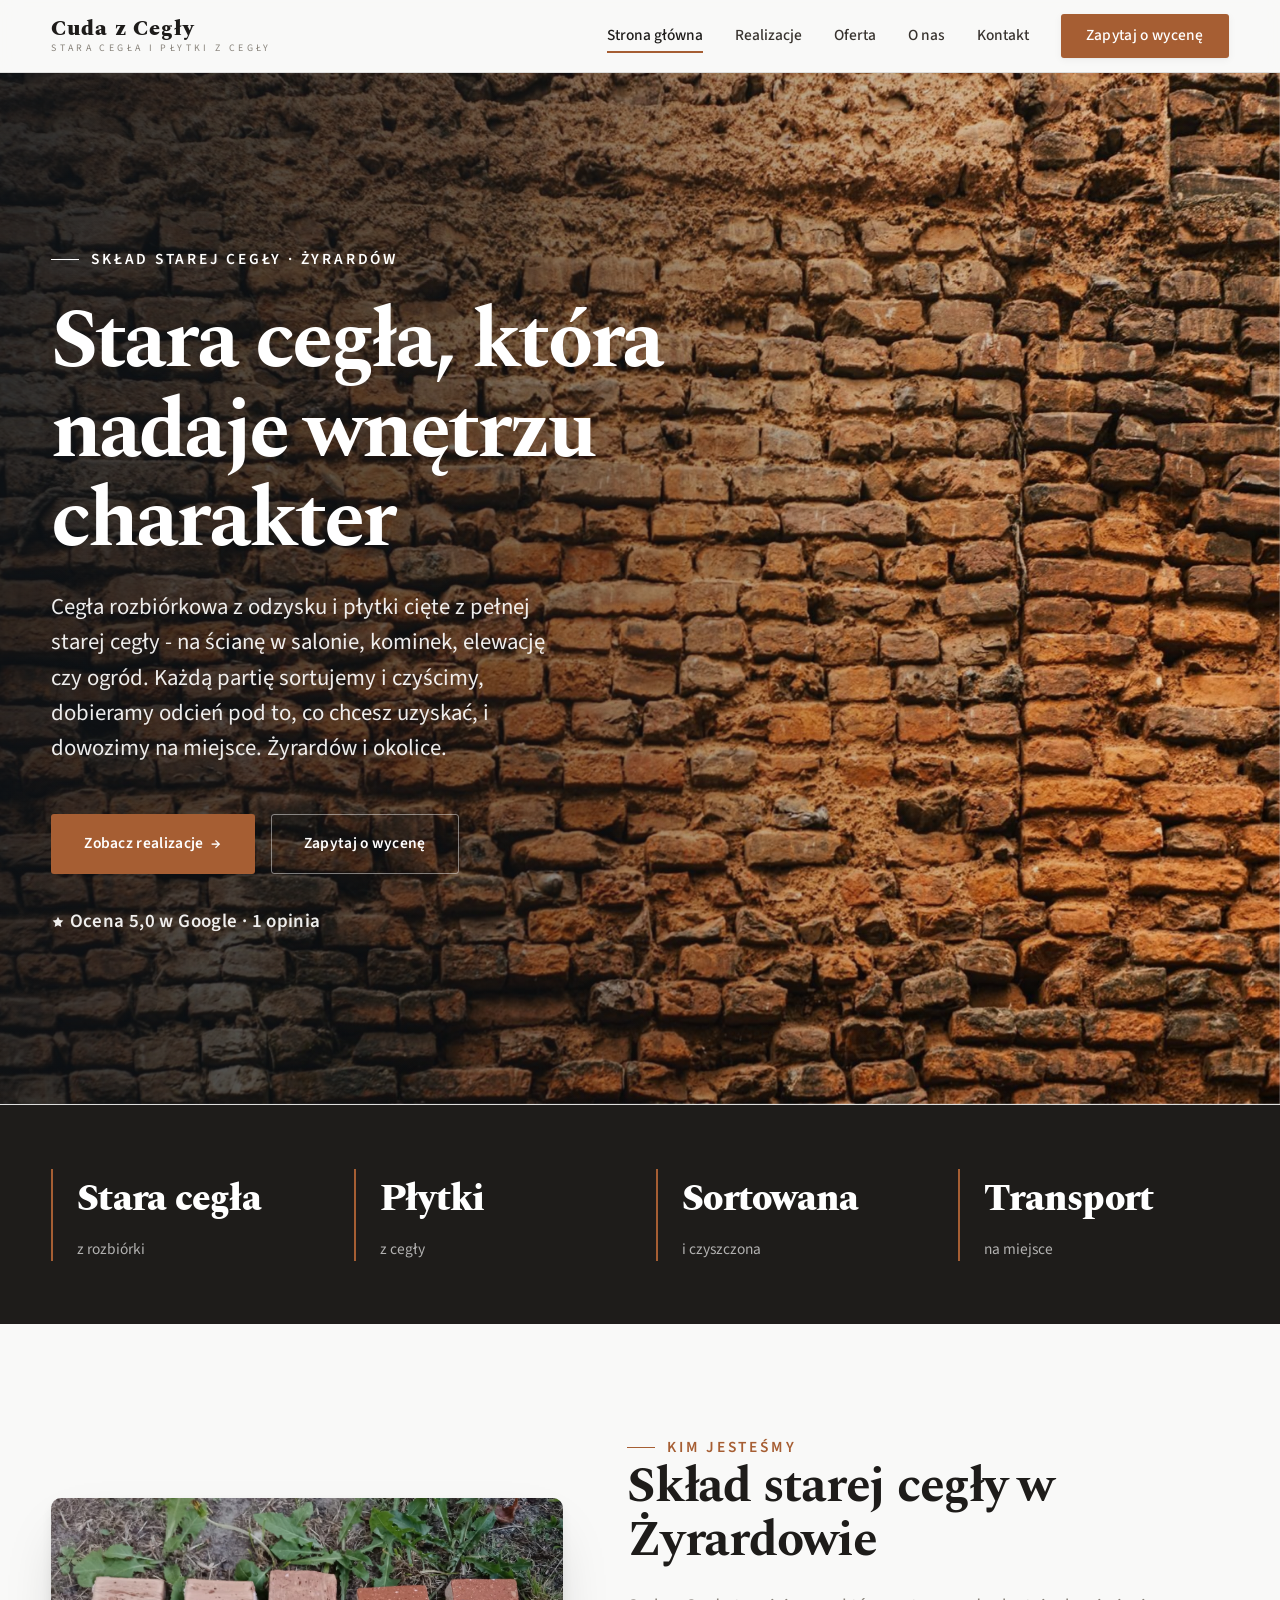
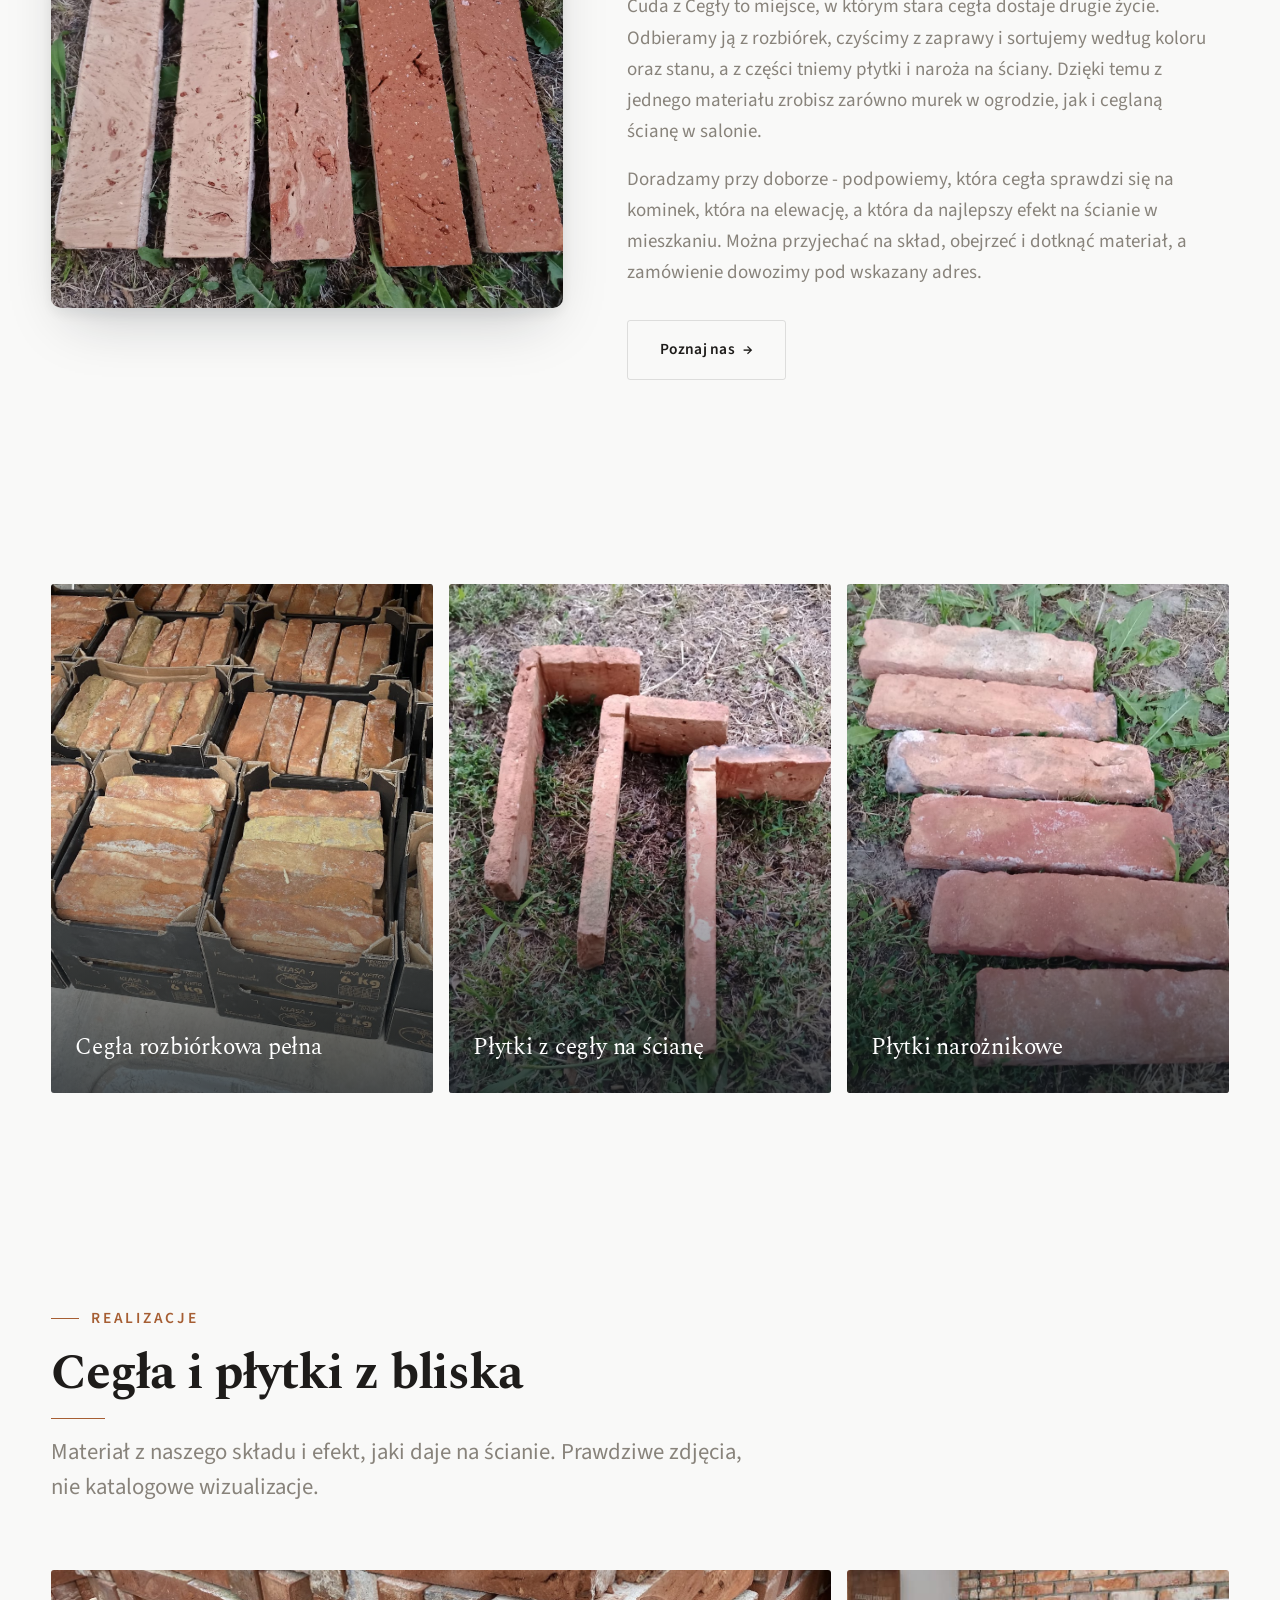
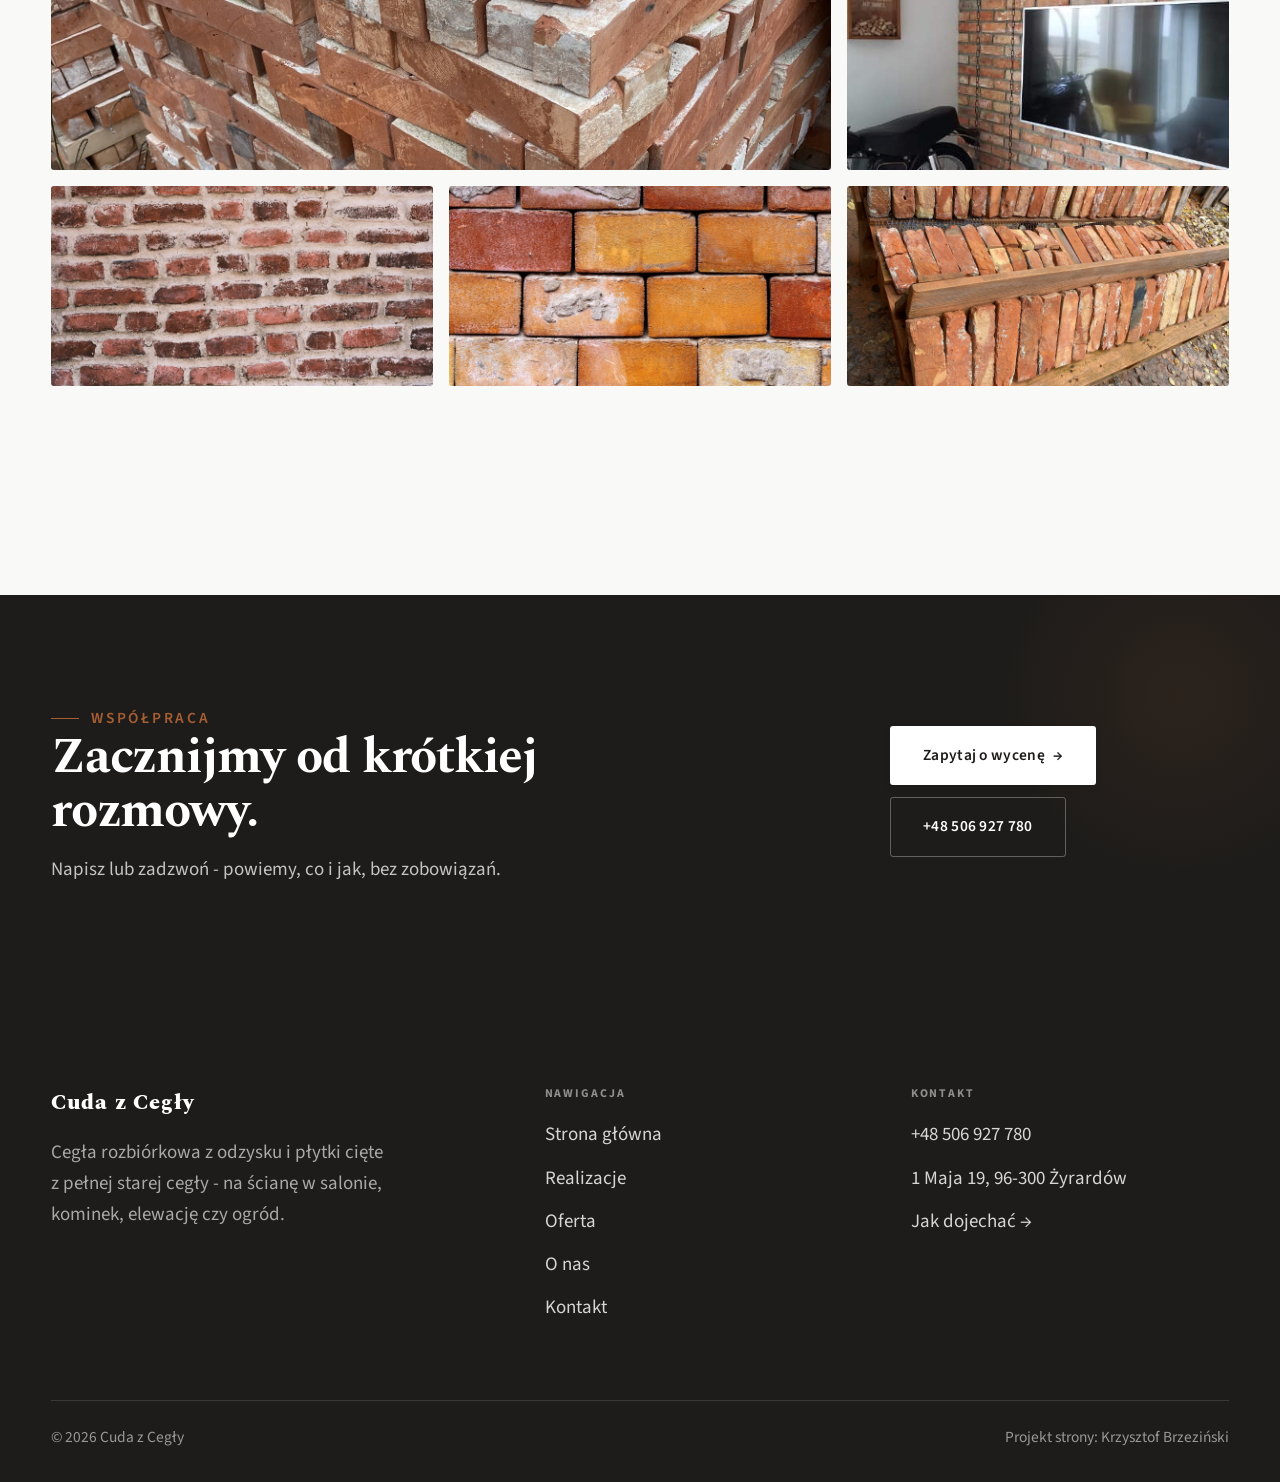
==== index.html @ 8c9084a0 "Strona demo: cuda-z-cegly" ====
<!DOCTYPE html>
<html lang="pl">
<head>
<meta charset="UTF-8">
<meta name="viewport" content="width=device-width, initial-scale=1.0">
<title>Cuda z Cegły - Stara cegła rozbiórkowa i płytki z cegły · Żyrardów</title>
<meta name="description" content="Cuda z Cegły w Żyrardowie - skład starej cegły rozbiórkowej i płytek z cegły na ściany. Cegła pełna z odzysku, płytki i naroża w wielu odcieniach, sortowane i czyszczone, z transportem. Zadzwoń i zapytaj o dostępność.">
<link rel="preconnect" href="https://fonts.googleapis.com">
<link rel="preconnect" href="https://fonts.gstatic.com" crossorigin>
<link href="https://fonts.googleapis.com/css2?family=Spectral:wght@500;600;700&family=Source+Sans+3:wght@400;500;600&display=swap" rel="stylesheet">
<link rel="stylesheet" href="assets/styles.css">
</head>
<body>

<header class="nav">
  <div class="wrap nav-inner">
    <a class="brand" href="index.html"><span class="name">Cuda z Cegły</span><span class="sub">Stara cegła i płytki z cegły</span></a>
    <nav class="nav-links">
      <a href="index.html" class="active">Strona główna</a>
      <a href="realizacje.html">Realizacje</a>
      <a href="oferta.html">Oferta</a>
      <a href="o-nas.html">O nas</a>
      <a href="kontakt.html">Kontakt</a>
      <a href="kontakt.html" class="btn btn-accent">Zapytaj o wycenę</a>
    </nav>
    <button class="nav-toggle" aria-label="Menu"><span></span><span></span><span></span></button>
  </div>
</header>

<section class="hero-cine">
  <img src="img/hero.jpg" alt="Cuda z Cegły - Stara cegła, która nadaje wnętrzu charakter">
  <div class="wrap">
    <div class="hero-copy">
      <span class="eyebrow">Skład starej cegły · Żyrardów</span>
      <h1>Stara cegła, która nadaje wnętrzu charakter</h1>
      <p class="lead">Cegła rozbiórkowa z odzysku i płytki cięte z pełnej starej cegły - na ścianę w salonie, kominek, elewację czy ogród. Każdą partię sortujemy i czyścimy, dobieramy odcień pod to, co chcesz uzyskać, i dowozimy na miejsce. Żyrardów i okolice.</p>
      <div class="hero-actions">
        <a href="realizacje.html" class="btn btn-accent">Zobacz realizacje <span class="arr">→</span></a>
        <a href="kontakt.html" class="btn btn-ghost" style="color:#fff;border-color:rgba(255,255,255,.45)">Zapytaj o wycenę</a>
      </div>
      <div style="margin-top:var(--space-6);color:#fff;font-weight:600;letter-spacing:.02em;opacity:.92"><svg class="ico-star" width="14" height="14" viewBox="0 0 24 24" style="vertical-align:-2px" aria-hidden="true"><path d="M12 2.8l2.85 5.8 6.4.93-4.63 4.5 1.1 6.37L12 17.4l-5.72 3 1.1-6.37-4.63-4.5 6.4-.93L12 2.8Z" fill="currentColor"/></svg> Ocena 5,0 w Google · 1 opinia</div>
    </div>
  </div>
</section>
<section class="strip" style="padding-block:0">
  <div class="wrap">
    <div class="item reveal"><div class="k">Stara cegła</div><div class="v">z rozbiórki</div></div>
    <div class="item reveal"><div class="k">Płytki</div><div class="v">z cegły</div></div>
    <div class="item reveal"><div class="k">Sortowana</div><div class="v">i czyszczona</div></div>
    <div class="item reveal"><div class="k">Transport</div><div class="v">na miejsce</div></div>
  </div>
</section>
<section>
  <div class="wrap split">
    <div class="split-art reveal"><img src="img/g1.jpg" alt="Cuda z Cegły - realizacja" loading="lazy"></div>
    <div class="split-copy reveal">
      <span class="eyebrow">Kim jesteśmy</span>
      <h2>Skład starej cegły w Żyrardowie</h2>
      <p class="muted">Cuda z Cegły to miejsce, w którym stara cegła dostaje drugie życie. Odbieramy ją z rozbiórek, czyścimy z zaprawy i sortujemy według koloru oraz stanu, a z części tniemy płytki i naroża na ściany. Dzięki temu z jednego materiału zrobisz zarówno murek w ogrodzie, jak i ceglaną ścianę w salonie.</p>
      <p class="muted">Doradzamy przy doborze - podpowiemy, która cegła sprawdzi się na kominek, która na elewację, a która da najlepszy efekt na ścianie w mieszkaniu. Można przyjechać na skład, obejrzeć i dotknąć materiał, a zamówienie dowozimy pod wskazany adres.</p>
      <a href="o-nas.html" class="btn btn-ghost">Poznaj nas <span class="arr">→</span></a>
    </div>
  </div>
</section>
<section class="gateways-band">
  <div class="wrap">
    <div class="gateways">
      <a href="oferta.html" class="gateway reveal"><img src="img/g2.jpg" alt="Cegła rozbiórkowa pełna" loading="lazy"><span class="g-ttl">Cegła rozbiórkowa pełna</span></a>
      <a href="oferta.html" class="gateway reveal"><img src="img/g3.jpg" alt="Płytki z cegły na ścianę" loading="lazy"><span class="g-ttl">Płytki z cegły na ścianę</span></a>
      <a href="oferta.html" class="gateway reveal"><img src="img/g4.jpg" alt="Płytki narożnikowe" loading="lazy"><span class="g-ttl">Płytki narożnikowe</span></a>
    </div>
  </div>
</section>
<section>
  <div class="wrap">
    <div class="head reveal">
      <span class="eyebrow">Realizacje</span>
      <h2>Cegła i płytki z bliska</h2>
      <p>Materiał z naszego składu i efekt, jaki daje na ścianie. Prawdziwe zdjęcia, nie katalogowe wizualizacje.</p>
    </div>
    <div class="gallery">
      <div class="tile t-two3 reveal"><img src="img/g5.jpg" alt="Cegła rozbiórkowa na palecie" loading="lazy"><div class="cap">Cegła rozbiórkowa na palecie</div></div>
      <div class="tile t-third reveal"><img src="img/g6.jpg" alt="Ceglana ściana we wnętrzu" loading="lazy"><div class="cap">Ceglana ściana we wnętrzu</div></div>
      <div class="tile t-third reveal"><img src="img/g7.jpg" alt="Cuda z Cegły" loading="lazy"></div>
      <div class="tile t-third reveal"><img src="img/g8.jpg" alt="Cuda z Cegły" loading="lazy"></div>
      <div class="tile t-third reveal"><img src="img/about.jpg" alt="Cuda z Cegły" loading="lazy"></div>
    </div>
    <div style="margin-top:var(--space-7)" class="reveal"><a href="realizacje.html" class="btn btn-accent">Pełna galeria <span class="arr">→</span></a></div>
  </div>
</section>
<section class="cta">
  <div class="wrap">
    <div class="reveal">
      <span class="eyebrow">Współpraca</span>
      <h2>Zacznijmy od krótkiej rozmowy.</h2>
      <p>Napisz lub zadzwoń - powiemy, co i jak, bez zobowiązań.</p>
    </div>
    <div class="cta-actions reveal">
      <a href="kontakt.html" class="btn btn-light">Zapytaj o wycenę <span class="arr">→</span></a>
      <a href="tel:+48506927780" class="btn btn-ghost" style="color:#fff;border-color:rgba(255,255,255,.3)">+48 506 927 780</a>
    </div>
  </div>
</section>

<footer>
  <div class="wrap">
    <div class="foot-grid">
      <div class="foot-brand">
        <div class="name">Cuda z Cegły</div>
        <p>Cegła rozbiórkowa z odzysku i płytki cięte z pełnej starej cegły - na ścianę w salonie, kominek, elewację czy ogród.</p>
      </div>
      <div class="foot-col">
        <h4>Nawigacja</h4>
        <a href="index.html">Strona główna</a>
        <a href="realizacje.html">Realizacje</a>
        <a href="oferta.html">Oferta</a>
        <a href="o-nas.html">O nas</a>
        <a href="kontakt.html">Kontakt</a>
      </div>
      <div class="foot-col">
        <h4>Kontakt</h4>
        <a href="tel:+48506927780">+48 506 927 780</a>
        <p>1 Maja 19, 96-300 Żyrardów</p>
        <a href="https://www.google.com/maps?cid=6894654495016075933" target="_blank" rel="noopener">Jak dojechać →</a>
      </div>
    </div>
    <div class="foot-bot">
      <span>© 2026 Cuda z Cegły</span>
      <span>Projekt strony: Krzysztof Brzeziński</span>
    </div>
  </div>
</footer>


<script src="assets/main.js"></script>
</body>
</html>
---- assets/styles.css ----
/* ============================================================
   STOLBASZ — premium, architektoniczny B2B fit-out
   Jasna paleta, zero brązu. System wg premium-web-craft.
   Projekt strony: Krzysztof Brzeziński
   ============================================================ */

:root{
  /* PALETA — jasna, architektoniczna, chłodna */
  --paper:#F2F1EE;          /* główne tło */
  --paper-2:#E5E3DE;        /* sekcje alternatywne (chłodny jasny szary) */
  --paper-3:#E5E3DE;        /* delikatne wypełnienia */
  --ink:#1E1C1A;            /* tekst główny — chłodny grafit */
  --ink-soft:#38332F;       /* nagłówki drugorzędne */
  --muted:#88837B;          /* tekst poboczny */
  --line:rgba(30,28,26,.12);/* hairline */
  --accent:#836A42;         /* stonowany petrol-slate — jedyny akcent */
  --accent-d:#67522F;
  --accent-soft:rgba(131,106,66,.10);
  --dark:#1E1C1A;           /* sekcje ciemne (stopka/CTA) */

  /* ODSTĘPY — skala 4/8 */
  --space-1:4px; --space-2:8px; --space-3:12px; --space-4:16px; --space-5:24px;
  --space-6:32px; --space-7:48px; --space-8:64px; --space-9:96px; --space-10:128px;

  /* TYPOGRAFIA — fluid clamp() (skala podbita 16.07.2026: większe, czytelniejsze litery — uwaga Adama) */
  --text-sm:clamp(.9rem,.87rem + .12vw,1rem);
  --text-base:clamp(1.08rem,1.04rem + .18vw,1.2rem);
  --text-lg:clamp(1.24rem,1.15rem + .34vw,1.44rem);
  --text-h3:clamp(1.34rem,1.22rem + .55vw,1.66rem);
  --text-h2:clamp(2.1rem,1.66rem + 2.1vw,3.1rem);
  --text-h1:clamp(2.9rem,2.1rem + 4vw,5.1rem);

  /* PROMIENIE — architektoniczne, raczej ostre */
  --r-sm:3px; --r-md:6px; --r-lg:10px;

  /* RUCH */
  --ease:cubic-bezier(.25,.46,.45,.94); --dur:.24s;

  /* CIENIE — miękkie, warstwowe */
  --sh-sm:0 1px 2px rgba(16,24,32,.04), 0 2px 8px rgba(16,24,32,.05);
  --sh-md:0 2px 6px rgba(16,24,32,.05), 0 12px 28px -8px rgba(16,24,32,.12);
  --sh-lg:0 6px 14px rgba(16,24,32,.07), 0 26px 56px -18px rgba(16,24,32,.22);

  --hairline:1px solid var(--line);

  --font-display:'Spectral',serif;
  --font-body:'Source Sans 3',sans-serif;
}

*{box-sizing:border-box;margin:0;padding:0}
html{scroll-behavior:smooth}
body{
  font-family:var(--font-body);
  font-size:var(--text-base);
  line-height:1.65;
  color:var(--ink);
  background:var(--paper);
  -webkit-font-smoothing:antialiased;
  text-rendering:optimizeLegibility;
}
img{max-width:100%;display:block}
a{color:inherit;text-decoration:none}

.wrap{width:min(92%,1180px);margin-inline:auto}
section{padding-block:clamp(52px,6.5vw,96px)}

h1,h2,h3{font-family:var(--font-display);font-weight:700;line-height:1.08;letter-spacing:-.02em;color:var(--ink)}
h1{font-size:var(--text-h1);letter-spacing:-.035em}
h2{font-size:var(--text-h2);letter-spacing:-.025em}
h3{font-size:var(--text-h3)}
p{max-width:65ch}

.eyebrow{
  font-family:var(--font-body);
  font-size:var(--text-sm);
  font-weight:600;
  letter-spacing:.18em;
  text-transform:uppercase;
  color:var(--accent);
  display:inline-flex;align-items:center;gap:var(--space-3);
}
.eyebrow::before{content:"";width:28px;height:1px;background:var(--accent);display:inline-block}

.muted{color:var(--muted)}
.lead{font-size:var(--text-lg);line-height:1.55;color:var(--ink-soft);max-width:50ch}

/* ---------- BUTTONS ---------- */
.btn{
  display:inline-flex;align-items:center;gap:var(--space-2);
  font-weight:600;font-size:var(--text-sm);letter-spacing:.02em;
  padding:var(--space-4) var(--space-6);
  border-radius:var(--r-sm);
  transition:transform var(--dur) var(--ease),box-shadow var(--dur) var(--ease),background var(--dur) var(--ease);
  cursor:pointer;border:1px solid transparent;
}
.btn-accent{background:var(--accent);color:#fff;box-shadow:var(--sh-sm)}
.btn-accent:hover{background:var(--accent-d);transform:translateY(-2px);box-shadow:var(--sh-md)}
.btn-accent:active{transform:translateY(0);box-shadow:var(--sh-sm)}
.btn-ghost{background:transparent;color:var(--ink);border-color:var(--line)}
.btn-ghost:hover{border-color:var(--accent);color:var(--accent);transform:translateY(-2px)}
.btn-light{background:#fff;color:var(--ink);box-shadow:var(--sh-sm)}
.btn-light:hover{transform:translateY(-2px);box-shadow:var(--sh-md)}
.btn .arr{transition:transform var(--dur) var(--ease)}
.btn:hover .arr{transform:translateX(4px)}

/* ---------- NAV ---------- */
.nav{
  position:sticky;top:0;z-index:50;
  background:color-mix(in srgb,var(--paper) 88%,transparent);
  backdrop-filter:saturate(140%) blur(10px);
  border-bottom:var(--hairline);
}
.nav-inner{display:flex;align-items:center;justify-content:space-between;height:72px}
.brand{display:flex;flex-direction:column;line-height:1}
.brand .name{font-family:var(--font-display);font-weight:800;font-size:1.35rem;letter-spacing:.04em}
.brand .sub{font-size:.62rem;letter-spacing:.34em;text-transform:uppercase;color:var(--muted);margin-top:5px}
.nav-links{display:flex;align-items:center;gap:var(--space-6)}
.nav-links a{font-size:var(--text-sm);font-weight:500;color:var(--ink-soft);position:relative;padding-block:4px;transition:color var(--dur) var(--ease)}
.nav-links a::after{content:"";position:absolute;left:0;bottom:0;width:0;height:1.5px;background:var(--accent);transition:width var(--dur) var(--ease)}
.nav-links a:hover,.nav-links a.active{color:var(--ink)}
.nav-links a:hover::after,.nav-links a.active::after{width:100%}
.nav-links .btn{padding:var(--space-2) var(--space-5)}
/* przyciski w nav: właściwy kolor (przebij .nav-links a) + bez podkreślenia */
.nav-links a.btn-accent{color:#fff}
.nav-links a.btn-ghost,.nav-links a.btn-light{color:var(--ink)}
.nav-links a.btn::after{display:none}
.nav-toggle{display:none;background:none;border:none;cursor:pointer;flex-direction:column;gap:5px;padding:8px}
.nav-toggle span{width:24px;height:2px;background:var(--ink);transition:var(--dur)}

/* ---------- HERO (split) ---------- */
.hero{position:relative;overflow:hidden;border-bottom:var(--hairline)}
.hero-grid{display:grid;grid-template-columns:1.05fr .95fr;gap:clamp(24px,4vw,60px);align-items:center;
  padding-block:clamp(36px,4.5vw,64px)}
.hero-copy .eyebrow{margin-bottom:var(--space-5)}
.hero-copy h1{margin-bottom:var(--space-5)}
.hero-copy .lead{margin-bottom:var(--space-7)}
.hero-actions{display:flex;flex-wrap:wrap;gap:var(--space-4)}
.hero-art{position:relative;aspect-ratio:4/3;border-radius:var(--r-lg);overflow:hidden;box-shadow:var(--sh-lg)}
.hero-art img{width:100%;height:100%;object-fit:cover}
.hero-art::after{content:"";position:absolute;inset:0;background:linear-gradient(180deg,transparent 55%,rgba(18,24,28,.28))}
.hero-badge{position:absolute;left:var(--space-5);bottom:var(--space-5);z-index:2;
  background:rgba(252,252,251,.94);backdrop-filter:blur(4px);
  border-radius:var(--r-md);padding:var(--space-4) var(--space-5);box-shadow:var(--sh-md);max-width:78%}
.hero-badge strong{display:block;font-family:var(--font-display);font-size:1rem;letter-spacing:-.01em}
.hero-badge span{font-size:var(--text-sm);color:var(--muted)}

/* ---------- HERO duży / kinowy (strona główna) ---------- */
.hero-cine{position:relative;min-height:clamp(560px,82vh,840px);min-height:clamp(560px,82svh,840px);display:flex;align-items:center;overflow:hidden;border-bottom:var(--hairline)}
.hero-cine>img{position:absolute;inset:0;width:100%;height:100%;object-fit:cover;z-index:0}
.hero-cine::after{content:"";position:absolute;inset:0;z-index:1;
  background:linear-gradient(95deg,rgba(13,18,23,.86) 0%,rgba(13,18,23,.64) 32%,rgba(13,18,23,.24) 62%,rgba(13,18,23,.04) 100%)}
.hero-cine .wrap{position:relative;z-index:2;padding-block:var(--space-8)}
.hero-cine .hero-copy{max-width:660px}
.hero-cine .eyebrow{color:#fff;margin-bottom:var(--space-5)}
.hero-cine .eyebrow::before{background:#fff}
.hero-cine h1{color:#fff;margin-bottom:var(--space-5);font-size:clamp(2.9rem,2rem + 4.4vw,5.2rem)}
.hero-cine .lead{color:rgba(255,255,255,.92);max-width:48ch;margin-bottom:var(--space-7)}
.hero-cine .hero-actions{display:flex;flex-wrap:wrap;gap:var(--space-4)}
@media(max-width:680px){
  .hero-cine{min-height:clamp(520px,76vh,640px);min-height:clamp(520px,76svh,640px);align-items:flex-end}
  .hero-cine::after{background:linear-gradient(0deg,rgba(13,18,23,.9) 6%,rgba(13,18,23,.45) 55%,rgba(13,18,23,.25) 100%)}
  .hero-cine .wrap{padding-bottom:var(--space-9)}
}

/* full-bleed hero variant (podstrony) */
.pagehead{position:relative;min-height:46vh;min-height:46svh;display:flex;align-items:flex-end;overflow:hidden;border-bottom:var(--hairline)}
.pagehead img{position:absolute;inset:0;width:100%;height:100%;object-fit:cover}
.pagehead::after{content:"";position:absolute;inset:0;background:linear-gradient(180deg,rgba(18,24,28,.25),rgba(18,24,28,.62))}
.pagehead .wrap{position:relative;z-index:2;padding-block:var(--space-9);color:#fff}
.pagehead h1{color:#fff;max-width:18ch}
.pagehead .eyebrow{color:#fff}
.pagehead .eyebrow::before{background:#fff}
.pagehead p{color:rgba(255,255,255,.86);margin-top:var(--space-4);max-width:54ch}

/* ---------- STRIP (pasek skrótów / liczby) ---------- */
.strip{background:var(--dark);color:#fff}
.strip .wrap{display:grid;grid-template-columns:repeat(4,1fr);gap:var(--space-6);padding-block:var(--space-8)}
.strip .item .k{font-family:var(--font-display);font-size:clamp(1.6rem,1.2rem + 1.4vw,2.4rem);font-weight:800;letter-spacing:-.02em;color:#fff}
.strip .item .v{font-size:var(--text-sm);color:rgba(255,255,255,.66);margin-top:var(--space-2);line-height:1.45}
.strip .item{border-left:2px solid var(--accent);padding-left:var(--space-5)}

/* ---------- SECTION HEAD ---------- */
.head{max-width:48rem;margin-bottom:var(--space-8)}
.head.center{margin-inline:auto;text-align:center}
.head .eyebrow{margin-bottom:var(--space-4)}
.head h2{margin-bottom:var(--space-4)}
.head p{color:var(--muted);font-size:var(--text-lg);line-height:1.55}
.head.center p{margin-inline:auto}

/* ---------- INTRO SPLIT ---------- */
.split{display:grid;grid-template-columns:.92fr 1.08fr;gap:clamp(28px,5vw,80px);align-items:center}
.split.rev{grid-template-columns:1.08fr .92fr}
.split.rev .split-art{order:-1}
.split-art{position:relative;aspect-ratio:5/4;border-radius:var(--r-lg);overflow:hidden;box-shadow:var(--sh-lg)}
.split-art img{width:100%;height:100%;object-fit:cover}
.split-copy h2{margin-bottom:var(--space-5)}
.split-copy p+p{margin-top:var(--space-4)}
.split-copy .btn{margin-top:var(--space-6)}

/* ---------- SERVICES (zakres) ---------- */
.svc-grid{display:grid;grid-template-columns:repeat(auto-fit,minmax(280px,1fr));gap:var(--space-5)}
.svc{background:#fff;border:var(--hairline);border-radius:var(--r-md);padding:var(--space-7) var(--space-6);
  transition:transform var(--dur) var(--ease),box-shadow var(--dur) var(--ease),border-color var(--dur) var(--ease);
  position:relative;overflow:hidden}
.svc::before{content:"";position:absolute;left:0;top:0;width:3px;height:0;background:var(--accent);transition:height var(--dur) var(--ease)}
.svc:hover{transform:translateY(-4px);box-shadow:var(--sh-md);border-color:transparent}
.svc:hover::before{height:100%}
.svc .ic{font-family:var(--font-display);font-size:.8rem;font-weight:700;letter-spacing:.12em;color:var(--accent);margin-bottom:var(--space-4)}
.svc h3{margin-bottom:var(--space-3);font-size:1.22rem}
.svc p{color:var(--muted);font-size:var(--text-base);line-height:1.6}

/* big detailed service rows */
.svc-row{display:grid;grid-template-columns:.8fr 1.2fr;gap:clamp(20px,4vw,60px);align-items:center;padding-block:var(--space-8)}
.svc-row+.svc-row{border-top:var(--hairline)}
.svc-row.rev{grid-template-columns:1.2fr .8fr}
.svc-row.rev .svc-row-art{order:-1}
.svc-row-art{aspect-ratio:4/3;border-radius:var(--r-md);overflow:hidden;box-shadow:var(--sh-md)}
.svc-row-art img{width:100%;height:100%;object-fit:cover}
.svc-row h3{font-size:1.5rem;margin-bottom:var(--space-4)}
.svc-row .num{font-family:var(--font-display);font-size:.85rem;font-weight:700;letter-spacing:.14em;color:var(--accent);display:block;margin-bottom:var(--space-3)}
.svc-row ul{list-style:none;margin-top:var(--space-4);display:flex;flex-direction:column;gap:var(--space-2)}
.svc-row li{position:relative;padding-left:var(--space-5);color:var(--muted);font-size:var(--text-base)}
.svc-row li::before{content:"";position:absolute;left:0;top:.62em;width:8px;height:1px;background:var(--accent)}

/* ---------- GALLERY (realizacje) ---------- */
.gallery{display:grid;grid-template-columns:repeat(12,1fr);gap:var(--space-4);grid-auto-rows:200px}
/* GALERIA MASONRY — pionowe zdjęcia (portrety beauty/wellness) bez przycinania: kolumny, height auto */
.gallery-masonry{column-count:3;column-gap:var(--space-4)}
@media(max-width:900px){.gallery-masonry{column-count:2}}
@media(max-width:560px){.gallery-masonry{column-count:1}}
.gallery-masonry .m-tile{break-inside:avoid;margin:0 0 var(--space-4);padding:0;position:relative;overflow:hidden;border-radius:var(--r-md);border:1px solid var(--line)}
.gallery-masonry .m-tile img{width:100%;height:auto;display:block}
.gallery-masonry .m-tile .cap{position:absolute;left:0;right:0;bottom:0;padding:var(--space-4);color:#fff;background:linear-gradient(0deg,rgba(0,0,0,.55),transparent);font-size:var(--text-sm)}
.gallery-masonry .m-tile .cap small{display:block;font-weight:400;opacity:.78;letter-spacing:.04em;text-transform:uppercase;font-size:.66rem;margin-top:3px}
.tile{position:relative;overflow:hidden;border-radius:var(--r-md);box-shadow:var(--sh-sm);
  transition:transform var(--dur) var(--ease),box-shadow var(--dur) var(--ease)}
.tile img{width:100%;height:100%;object-fit:cover;transition:transform .6s var(--ease)}
.tile:hover{box-shadow:var(--sh-md)}
.tile:hover img{transform:scale(1.05)}
.tile .cap{position:absolute;left:0;right:0;bottom:0;padding:var(--space-5) var(--space-4) var(--space-4);
  background:linear-gradient(transparent,rgba(18,24,28,.78));color:#fff;
  font-size:var(--text-sm);font-weight:600;letter-spacing:.01em;
  opacity:0;transform:translateY(8px);transition:var(--dur) var(--ease)}
.tile:hover .cap{opacity:1;transform:translateY(0)}
.tile .cap small{display:block;font-weight:400;opacity:.78;letter-spacing:.04em;text-transform:uppercase;font-size:.66rem;margin-top:3px}
/* bento spans */
.t-wide{grid-column:span 6}
.t-tall{grid-column:span 6;grid-row:span 2}
.t-std{grid-column:span 6}
.t-third{grid-column:span 4}
.t-two3{grid-column:span 8}

/* ---------- TRUST / WIARYGODNOŚĆ ---------- */
.trust{background:var(--paper-2)}
.trust-grid{display:grid;grid-template-columns:repeat(auto-fit,minmax(240px,1fr));gap:var(--space-5);margin-top:var(--space-7)}
.trust-card{background:#fff;border-radius:var(--r-md);padding:var(--space-7) var(--space-6);box-shadow:var(--sh-sm);border-top:3px solid var(--accent)}
.trust-card .big{font-family:var(--font-display);font-size:clamp(1.8rem,1.3rem + 1.6vw,2.6rem);font-weight:800;letter-spacing:-.02em;color:var(--ink);line-height:1}
.trust-card h3{font-size:1.12rem;margin:var(--space-3) 0 var(--space-2)}
.trust-card p{color:var(--muted);font-size:var(--text-base);line-height:1.55}

/* ---------- CTA band ---------- */
.cta{background:var(--dark);color:#fff;position:relative;overflow:hidden}
.cta .wrap{display:grid;grid-template-columns:1.4fr .6fr;gap:var(--space-7);align-items:center;position:relative;z-index:2}
.cta h2{color:#fff;max-width:20ch}
.cta p{color:rgba(255,255,255,.74);margin-top:var(--space-4)}
.cta-actions{display:flex;flex-direction:column;gap:var(--space-3);align-items:flex-start}
.cta::before{content:"";position:absolute;right:-80px;top:-80px;width:360px;height:360px;border-radius:50%;
  background:radial-gradient(circle,var(--accent-soft),transparent 70%)}

/* ---------- CONTACT ---------- */
.contact-grid{display:grid;grid-template-columns:.85fr 1.15fr;gap:clamp(28px,4vw,56px);align-items:start}
.info-list{display:flex;flex-direction:column;gap:var(--space-2)}
.info-row{display:flex;gap:var(--space-4);align-items:flex-start;padding-block:var(--space-4);border-bottom:var(--hairline)}
.info-row .ic{flex:none;width:42px;height:42px;display:grid;place-items:center;border-radius:50%;
  background:var(--accent-soft);color:var(--accent);font-size:1.05rem}
.info-row .lbl{font-size:.72rem;letter-spacing:.14em;text-transform:uppercase;color:var(--muted)}
.info-row .val{font-weight:600;font-size:var(--text-base);margin-top:2px}
.info-row a.val:hover{color:var(--accent)}
.map{border:none;border-radius:var(--r-lg);box-shadow:var(--sh-md);width:100%;height:100%;min-height:380px;filter:grayscale(.2) contrast(1.02)}
.form{background:#fff;border:var(--hairline);border-radius:var(--r-lg);padding:clamp(24px,3vw,40px);box-shadow:var(--sh-sm)}
.form .fld{margin-bottom:var(--space-5)}
.form label{display:block;font-size:var(--text-sm);font-weight:600;margin-bottom:var(--space-2)}
.form input,.form textarea{width:100%;font-family:inherit;font-size:var(--text-base);color:var(--ink);
  padding:var(--space-4);border:var(--hairline);border-radius:var(--r-sm);background:var(--paper);transition:border-color var(--dur)}
.form input:focus,.form textarea:focus{outline:none;border-color:var(--accent);background:#fff}
.form textarea{resize:vertical;min-height:120px}
.form .note{font-size:var(--text-sm);color:var(--muted);margin-top:var(--space-3)}

/* ---------- FOOTER ---------- */
footer{background:var(--dark);color:#fff;padding-block:var(--space-9) var(--space-6)}
.foot-grid{display:grid;grid-template-columns:1.4fr 1fr 1fr;gap:var(--space-7);margin-bottom:var(--space-8)}
.foot-brand .name{font-family:var(--font-display);font-weight:800;font-size:1.4rem;letter-spacing:.04em}
.foot-brand p{color:rgba(255,255,255,.62);margin-top:var(--space-4);font-size:var(--text-base);max-width:38ch}
.foot-col h4{font-size:.74rem;letter-spacing:.16em;text-transform:uppercase;color:rgba(255,255,255,.5);margin-bottom:var(--space-4)}
.foot-col a,.foot-col p{display:block;color:rgba(255,255,255,.82);font-size:var(--text-base);margin-bottom:var(--space-3)}
.foot-col a:hover{color:#fff}
.foot-bot{border-top:1px solid rgba(255,255,255,.12);padding-top:var(--space-5);display:flex;justify-content:space-between;flex-wrap:wrap;gap:var(--space-3);
  font-size:var(--text-sm);color:rgba(255,255,255,.55)}
.foot-bot a:hover{color:#fff}

/* ---------- REVEAL ---------- */
.reveal{opacity:0;transform:translateY(22px);transition:opacity .6s var(--ease),transform .6s var(--ease)}
.reveal.in{opacity:1;transform:none}

/* ---------- RESPONSIVE ---------- */
@media(max-width:920px){
  .hero-grid,.split,.split.rev,.svc-row,.svc-row.rev,.cta .wrap,.contact-grid,.foot-grid{grid-template-columns:1fr}
  .split.rev .split-art,.svc-row.rev .svc-row-art{order:0}
  .hero-art{aspect-ratio:16/10;max-height:420px}
  .strip .wrap{grid-template-columns:repeat(2,1fr);gap:var(--space-7)}
  .gallery{grid-auto-rows:180px}
  .t-wide,.t-tall,.t-std,.t-third,.t-two3{grid-column:span 6}
  .t-tall{grid-row:span 1}
  .cta-actions{flex-direction:row;flex-wrap:wrap}
  .foot-grid{gap:var(--space-6)}
}
@media(max-width:680px){
  .nav-links{position:fixed;inset:72px 0 auto 0;background:var(--paper);flex-direction:column;align-items:stretch;
    gap:0;padding:var(--space-4) 6%;border-bottom:var(--hairline);box-shadow:var(--sh-md);
    transform:translateY(-120%);transition:transform var(--dur) var(--ease)}
  .nav-links.open{transform:translateY(0)}
  .nav-links a{padding-block:var(--space-4);border-bottom:var(--hairline)}
  .nav-links .btn{margin-top:var(--space-3);justify-content:center}
  .nav-toggle{display:flex}
  .strip .wrap{grid-template-columns:1fr}
  .gallery{grid-template-columns:repeat(6,1fr)}
  .foot-grid{grid-template-columns:1fr}
}
@media(prefers-reduced-motion:reduce){
  *{animation-duration:.01ms!important;transition:none!important}
  .reveal{opacity:1!important;transform:none!important}
  html{scroll-behavior:auto}
}

/* ============================================================
   PREMIUM LAYER — destylat deep-researchu branż (anty-AI, spokój).
   Zmienne STOLBASZ (--accent/--ink/--paper/--line/--dark). Ruch ledwo
   zauważalny, krzywa cubic-bezier(.16,.84,.44,1); prefers-reduced-motion
   pokryte blanketem wyżej. Karty hairline zamiast cieni = #1 sygnał „nie-AI".
   ============================================================ */

/* więcej oddechu między sekcjami (liderzy: 110-130px) */
section{padding-block:clamp(64px,8vw,128px)}

/* 1) Aksamitny reveal — dłuższa, miękka krzywa zamiast „skoku" */
.reveal{transition:opacity .9s cubic-bezier(.16,.84,.44,1),transform .9s cubic-bezier(.16,.84,.44,1);will-change:opacity,transform}
/* stagger TYLKO w galerii (tam pozycja = porządek dzieci) */
.gallery .reveal:nth-child(2){transition-delay:.07s}
.gallery .reveal:nth-child(3){transition-delay:.14s}
.gallery .reveal:nth-child(4){transition-delay:.21s}
.gallery .reveal:nth-child(5){transition-delay:.28s}
.gallery .reveal:nth-child(6){transition-delay:.35s}

/* 2) Hero STATYCZNY na .hero-cine — Ken Burns CAŁKIEM WYŁĄCZONY 26.06 (3. zgłoszenie Szymona).
   GENEZA: animowanie scale na <img> hero z teksturami (cegły/framugi) re-samplinguje obraz
   klatka po klatce → na części ekranów drobne drganie/shimmer = „heroshot się trzęsie".
   translateY usunięto wcześniej, scale-only + will-change/GPU NIE wystarczyły do GWARANCJI gładkości.
   Krzysztof zażądał pewności („make sure, że błąd się nie pojawi") > efekt. Zero animacji = 0% drgania.
   Delikatny zoom zostaje TYLKO w pełnoekranowych hero gastro/studio (hg-bg/hs-bg — tło, inny
   mechanizm, chwalone, nigdy nie zgłaszane). NIE wracać do KB na .hero-cine bez realnego testu
   na sprzęcie klienta — to ryzyko regresji „trzęsienia”. */
/* BEZPIECZNY "wow" na hero = jednorazowy FADE-IN (opacity), nie zoom.
   opacity nie dotyka bitmapy → gładkie na KAŻDYM zdjęciu/ekranie/GPU, zero ryzyka migotania.
   Geometryczny ruch (scale/translate) na .hero-cine jest ZAKAZANY (bramka pilnuje). */
@keyframes heroFade{from{opacity:0}to{opacity:1}}
.hero-cine>img{transform:none;animation:heroFade 1.1s ease-out both}

/* 3) Akcentowy hairline pod nagłówkiem sekcji, który „rysuje się" przy wejściu */
.head h2{position:relative;padding-bottom:18px}
.head h2::after{content:"";position:absolute;left:0;bottom:0;height:1px;width:0;background:var(--accent);transition:width 1s cubic-bezier(.16,.84,.44,1) .15s}
.head.center h2::after{left:50%;transform:translateX(-50%)}
.head.reveal.in h2::after,.head.center.reveal.in h2::after{width:54px}

/* 4) Karty HAIRLINE zamiast cieni/zaokrągleń (najmocniejszy anty-AI detal) */
.svc{background:transparent;border:1px solid var(--line);border-radius:var(--r-sm);box-shadow:none}
.svc:hover{box-shadow:none;border-color:var(--accent);transform:translateY(-3px)}
.trust-card{background:transparent;box-shadow:none;border:1px solid var(--line);border-top:2px solid var(--accent);border-radius:var(--r-sm)}
.tile{box-shadow:none;border-radius:var(--r-sm)}
.tile:hover{box-shadow:none}

/* 5) Sticky-nav kondensuje się po przewinięciu (sygnał dopracowania) */
.nav{transition:box-shadow .4s ease,background .4s ease}
.nav.is-stuck{box-shadow:0 1px 0 var(--line),0 14px 30px -24px rgba(0,0,0,.45)}
.nav-inner{transition:height .35s var(--ease)}
.nav.is-stuck .nav-inner{height:60px}

/* 6) MANIFESTO — pełnoekranowy cytat-bohater (zastępuje generyczne „Dlaczego my") */
.manifesto{background:var(--paper-2);text-align:center}
.manifesto .wrap{max-width:60rem}
.manifesto p{font-family:var(--font-display);font-style:italic;font-size:clamp(1.6rem,1rem + 2.4vw,2.8rem);line-height:1.32;color:var(--ink-soft);margin-inline:auto;max-width:26ch;position:relative;padding-top:var(--space-8)}
.manifesto p::before{content:"";position:absolute;top:0;left:50%;transform:translateX(-50%);width:54px;height:1px;background:var(--accent)}
.manifesto p span{color:var(--accent);font-style:italic}

/* 7) GATEWAYS — 3 duże bramy-zdjęcia (zamiast paska menu usług) */
.gateways{display:grid;grid-template-columns:repeat(3,1fr);gap:var(--space-4)}
.gateway{position:relative;aspect-ratio:3/4;overflow:hidden;border-radius:var(--r-sm);display:block}
.gateway img{width:100%;height:100%;object-fit:cover;transition:transform .8s var(--ease),filter .5s var(--ease)}
.gateway::after{content:"";position:absolute;inset:0;background:linear-gradient(180deg,transparent 38%,rgba(18,24,28,.74))}
.gateway:hover img{transform:scale(1.05);filter:brightness(1.05)}
.gateway .g-ttl{position:absolute;left:0;right:0;bottom:0;z-index:2;padding:var(--space-6) var(--space-5);color:#fff;font-family:var(--font-display);font-size:1.45rem;letter-spacing:-.01em;line-height:1.15}
.gateway .g-ttl small{display:block;font-family:var(--font-body);font-size:var(--text-sm);font-weight:400;opacity:.82;letter-spacing:.03em;margin-top:5px}
@media(max-width:760px){.gateways{grid-template-columns:1fr}.gateway{aspect-ratio:16/10}}

/* 8) LOGO klienta w nagłówku (gdy podane --logo) */
/* 52px domyślnie (feedback Bartka 06.07.2026: 40px ginęło, uwaga padła 3x; ~56px sprawdzone na żywym demie anna-borowiec-makeup) */
.brand-logo{height:64px;width:auto;max-width:300px;object-fit:contain;display:block}
.nav.is-stuck .brand-logo{height:52px}
@media(max-width:680px){.brand-logo{height:46px;max-width:210px}}


/* === RWD: nagłówki na wąskich ekranach (dodane 17.07.2026 razem z fixem clamp) ===
   Po przywróceniu działania clamp() dolna granica --text-h1 (2.9rem) rozpychała
   dokument przy długich polskich słowach na telefonach. Tu ją zjeżdżamy. */
@media (max-width:560px){
  :root{
    --text-h1:clamp(1.9rem, 1.15rem + 4.4vw, 2.7rem);
    --text-h2:clamp(1.5rem, 1rem + 3vw, 2.1rem);
  }
  .hero-cine h1{font-size:clamp(1.9rem, 1.15rem + 4.4vw, 2.7rem)}
  h1,h2{overflow-wrap:break-word}
}

/* GODZINY (godziny_grid z briefu) — dzień po lewej, godziny po prawej. Wcześniej BRAK stylu
   powodował sklejenie "Poniedziałek-Piątek8:00-20:00" (dodane 2026-07-21). Neutralne dla dem bez grafiku. */
.godz{display:flex;flex-direction:column;gap:2px;max-width:440px;margin-top:8px}
.godz-row{display:flex;justify-content:space-between;align-items:baseline;gap:24px;padding:10px 0;border-bottom:1px solid var(--line)}
.godz-row:last-child{border-bottom:0}
.godz-row b{font-weight:600;color:var(--ink)}
.godz-row span{color:var(--muted);white-space:nowrap}

/* === auto-paleta ze zdjęć klienta (dopasowanie do estetyki socials) === */
:root{--accent:#A65E33;--accent-d:#834723;--accent-soft:rgba(166,94,51,0.10);--paper:#F9F9F8;--paper-2:#EFEEED;--paper-3:#E8E6E5;}
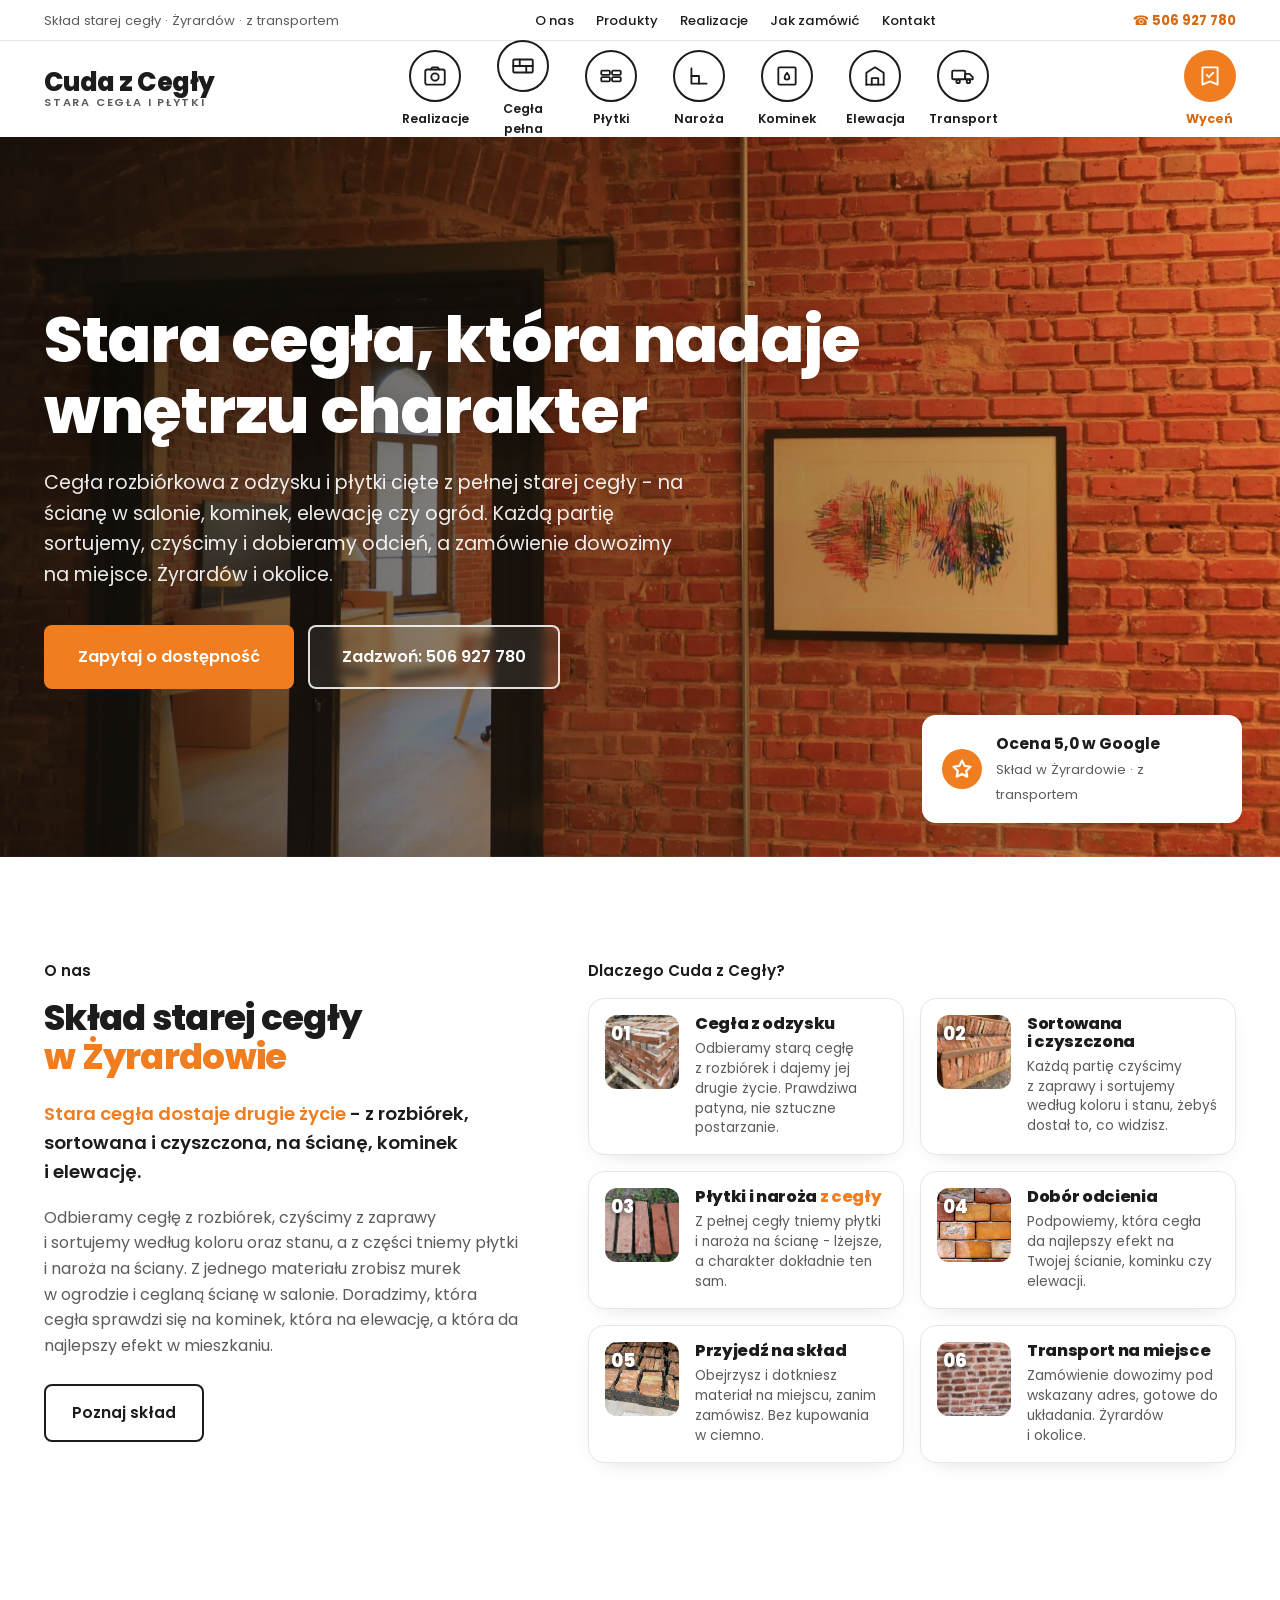
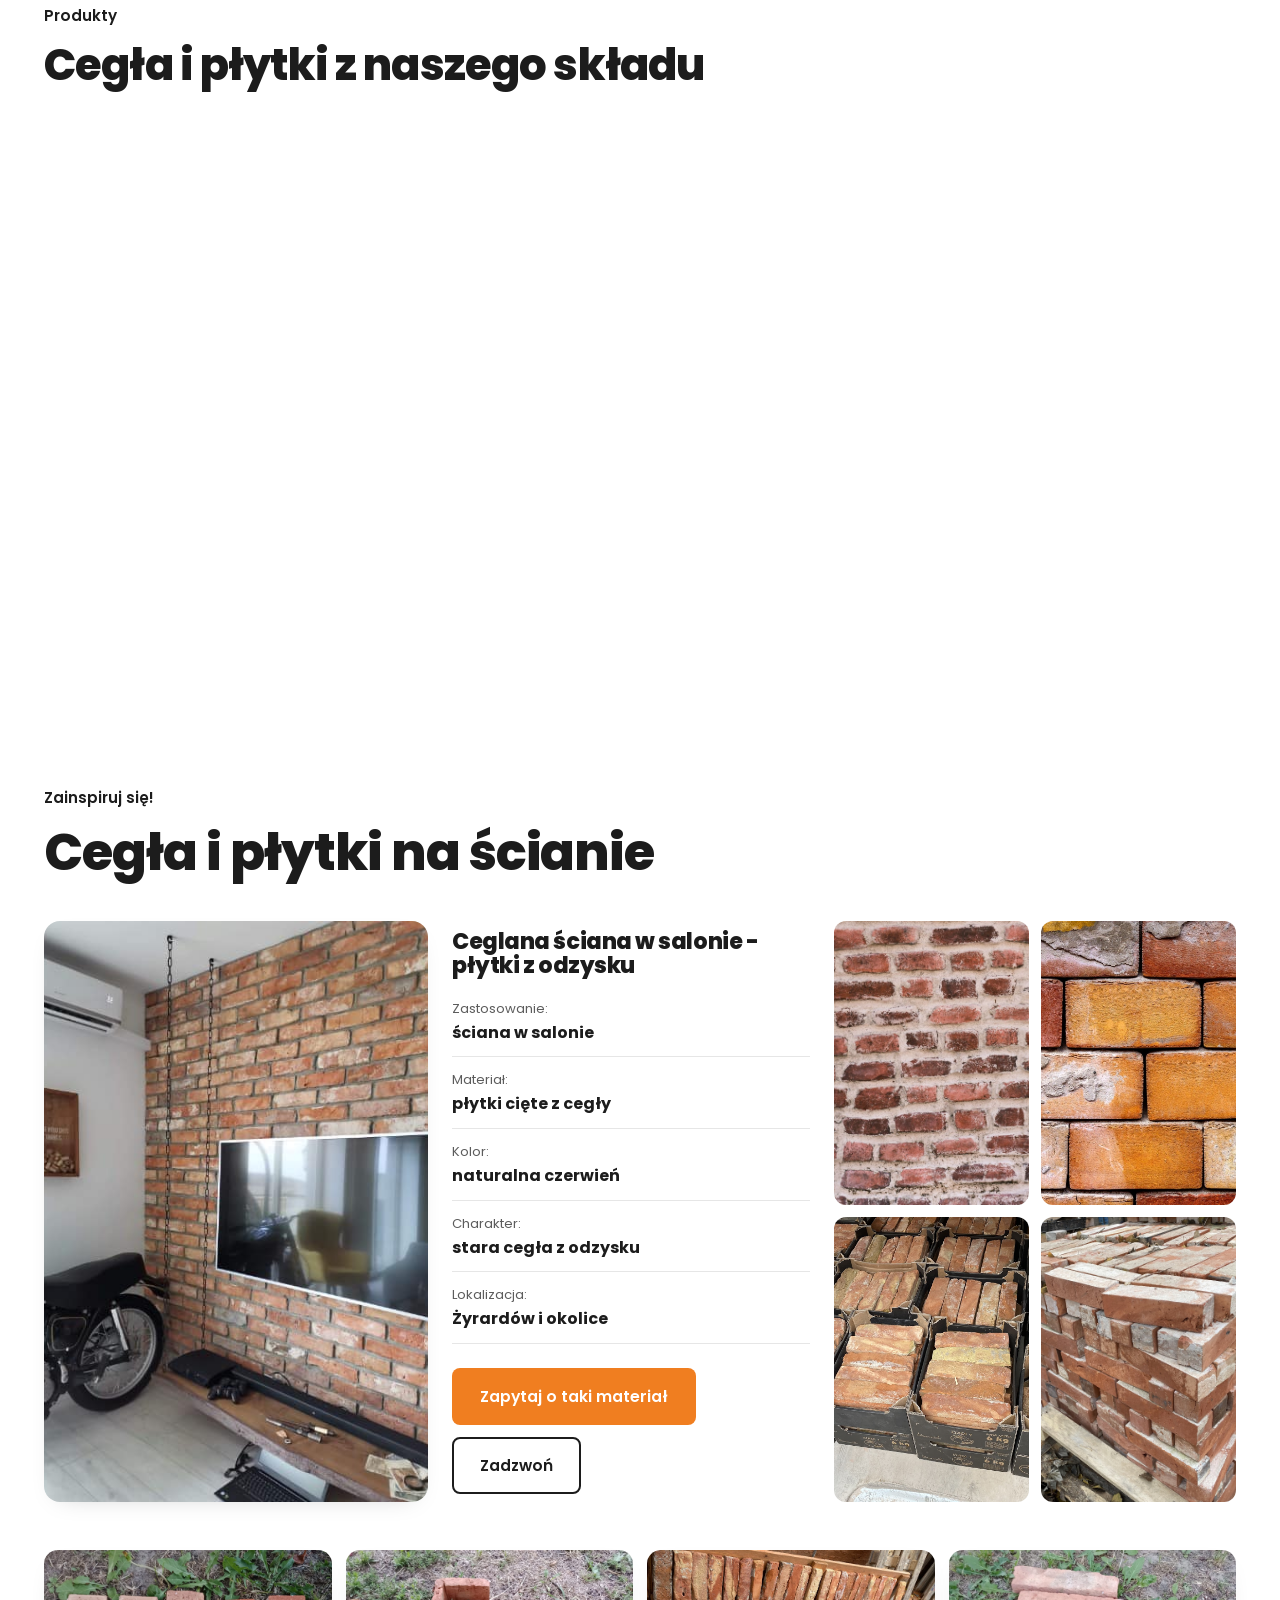
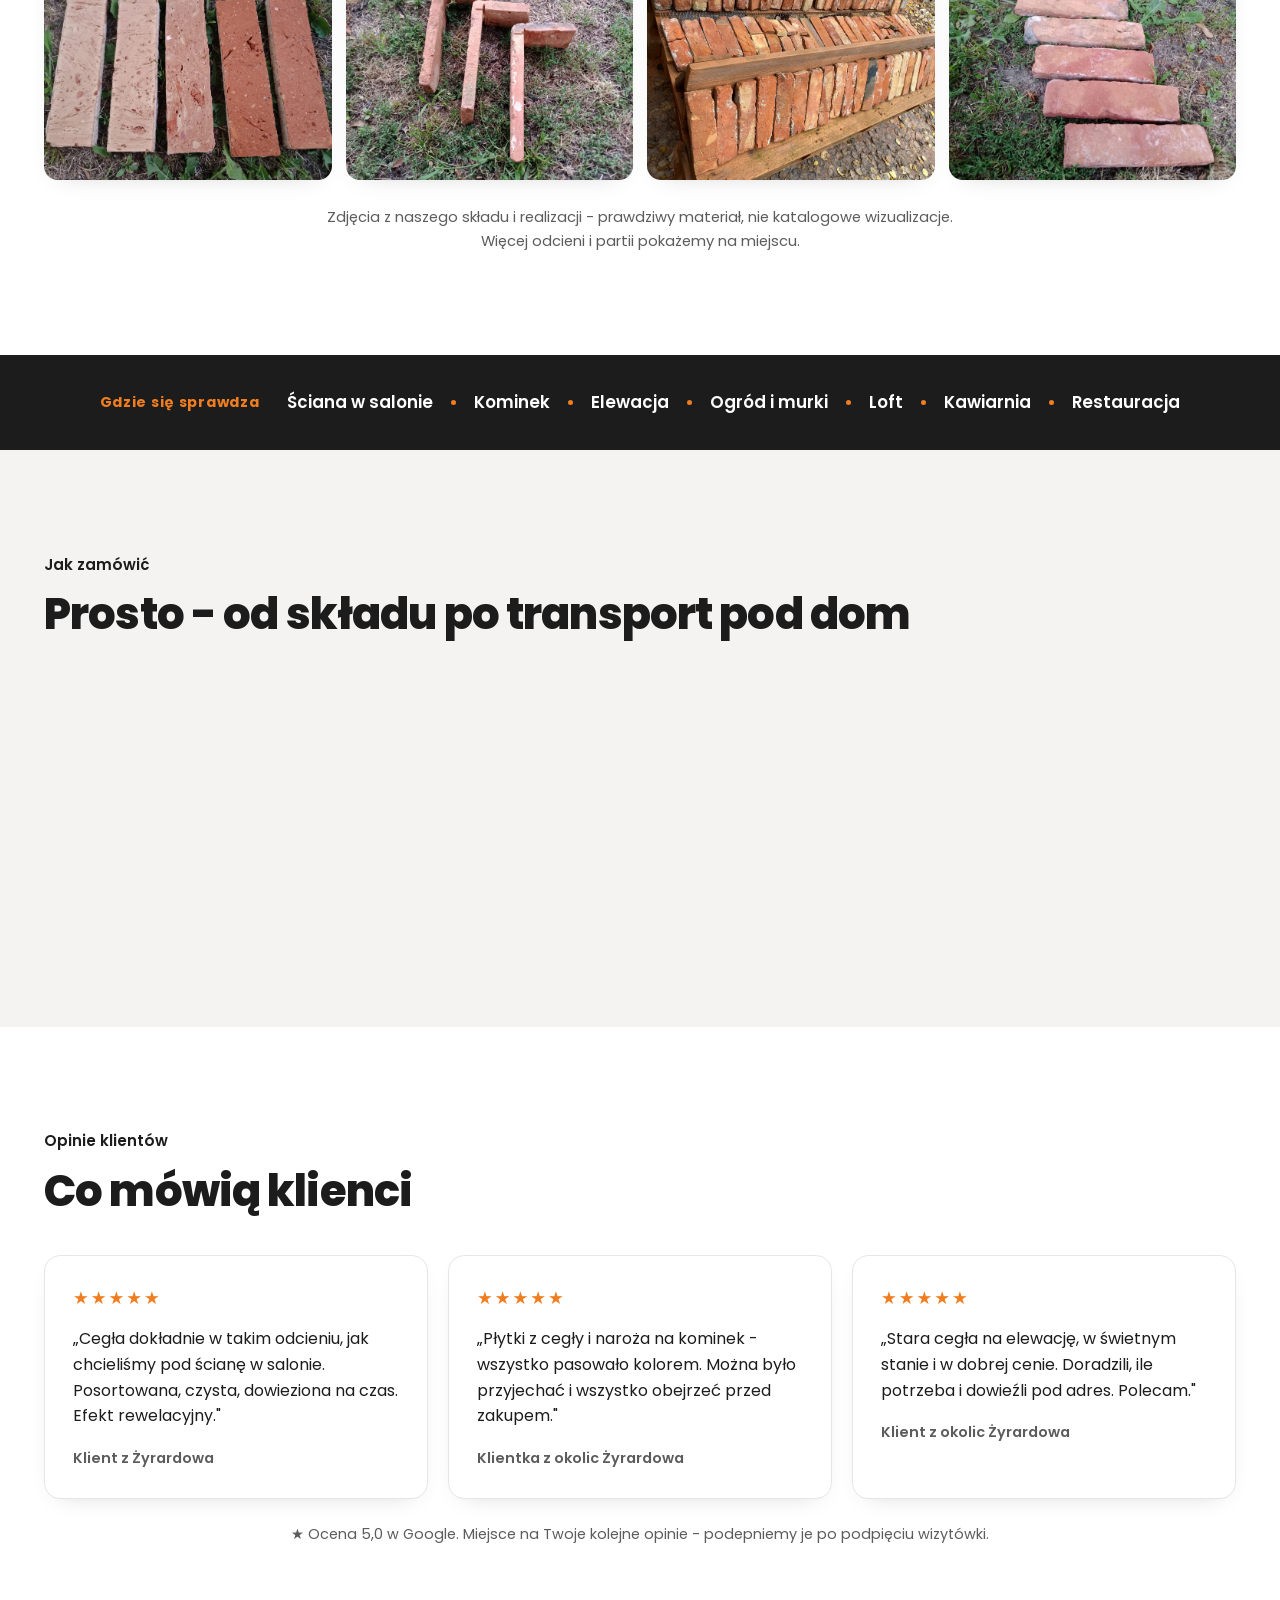
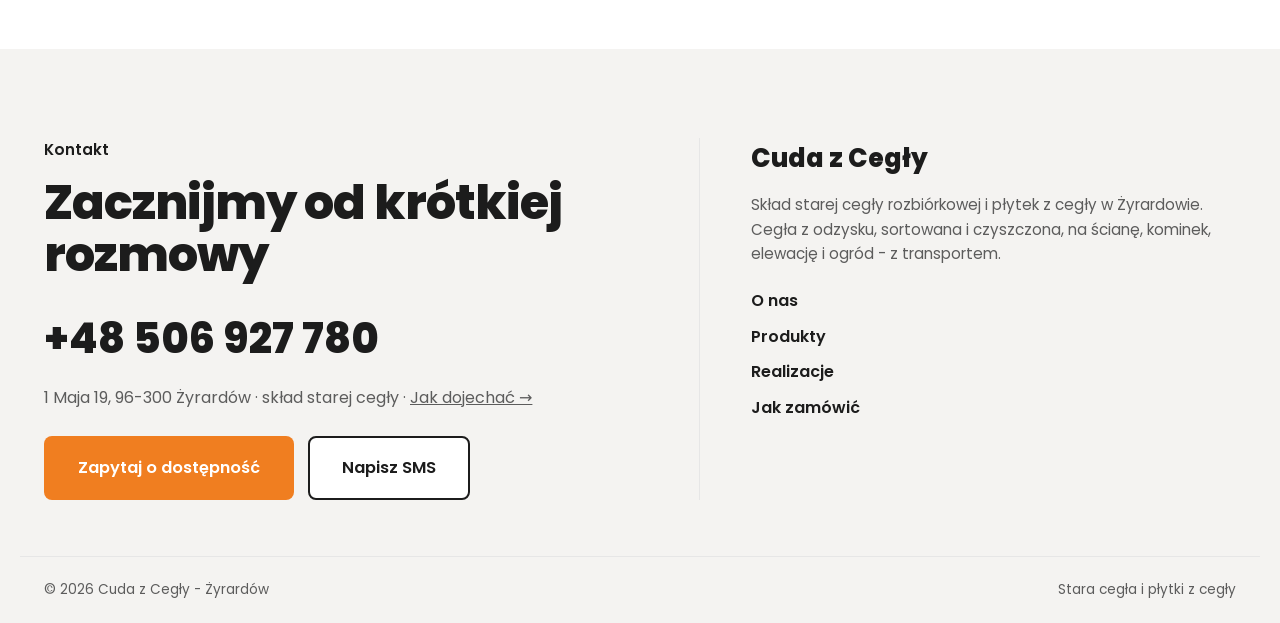
==== commit 7ed973be: "Restyle demo Cuda z Cegły w stylu premium one-pager (wg mp-parkiet-v2) + nowy hero (efektowna ceglan" ====
--- a/index.html
+++ b/index.html
@@ -3,134 +3,254 @@
 <head>
 <meta charset="UTF-8">
 <meta name="viewport" content="width=device-width, initial-scale=1.0">
-<title>Cuda z Cegły - Stara cegła rozbiórkowa i płytki z cegły · Żyrardów</title>
-<meta name="description" content="Cuda z Cegły w Żyrardowie - skład starej cegły rozbiórkowej i płytek z cegły na ściany. Cegła pełna z odzysku, płytki i naroża w wielu odcieniach, sortowane i czyszczone, z transportem. Zadzwoń i zapytaj o dostępność.">
+<title>Cuda z Cegły - stara cegła rozbiórkowa i płytki z cegły | Żyrardów</title>
+<meta name="description" content="Cuda z Cegły w Żyrardowie - skład starej cegły rozbiórkowej i płytek z cegły na ściany. Cegła pełna z odzysku, płytki i naroża w wielu odcieniach, sortowane i czyszczone, z transportem. Zadzwoń: 506 927 780.">
 <link rel="preconnect" href="https://fonts.googleapis.com">
 <link rel="preconnect" href="https://fonts.gstatic.com" crossorigin>
-<link href="https://fonts.googleapis.com/css2?family=Spectral:wght@500;600;700&family=Source+Sans+3:wght@400;500;600&display=swap" rel="stylesheet">
+<link href="https://fonts.googleapis.com/css2?family=Poppins:wght@400;500;600;700;800&display=swap" rel="stylesheet">
 <link rel="stylesheet" href="assets/styles.css">
 </head>
 <body>
 
-<header class="nav">
-  <div class="wrap nav-inner">
-    <a class="brand" href="index.html"><span class="name">Cuda z Cegły</span><span class="sub">Stara cegła i płytki z cegły</span></a>
-    <nav class="nav-links">
-      <a href="index.html" class="active">Strona główna</a>
-      <a href="realizacje.html">Realizacje</a>
-      <a href="oferta.html">Oferta</a>
-      <a href="o-nas.html">O nas</a>
-      <a href="kontakt.html">Kontakt</a>
-      <a href="kontakt.html" class="btn btn-accent">Zapytaj o wycenę</a>
+<!-- ============ HEADER ============ -->
+<header class="hdr" id="hdr">
+  <div class="util">
+    <div class="wrap util-inner">
+      <span class="util-left">Skład starej cegły · Żyrardów · z transportem</span>
+      <nav class="util-menu">
+        <a href="#onas">O nas</a>
+        <a href="#produkty">Produkty</a>
+        <a href="#realizacje">Realizacje</a>
+        <a href="#proces">Jak zamówić</a>
+        <a href="#kontakt">Kontakt</a>
+      </nav>
+      <a href="tel:+48506927780" class="util-phone">☎ 506&nbsp;927&nbsp;780</a>
+    </div>
+  </div>
+  <div class="wrap main-nav">
+    <a class="logo" href="#top">
+      <span class="lg-name">Cuda z Cegły</span>
+      <span class="lg-sub">Stara cegła i płytki</span>
+    </a>
+    <nav class="cats" id="cats">
+      <a href="#realizacje" class="cat">
+        <span class="cat-ic"><svg viewBox="0 0 24 24"><rect x="3" y="6" width="18" height="14" rx="2"/><circle cx="12" cy="13" r="3.4"/><path d="M8 6l1.5-2h5L16 6"/></svg></span>
+        <span class="cat-t">Realizacje</span>
+      </a>
+      <a href="#produkty" class="cat">
+        <span class="cat-ic"><svg viewBox="0 0 24 24"><rect x="3" y="6" width="18" height="12" rx="1"/><path d="M3 12h18"/><path d="M9 6v6"/><path d="M15 12v6"/></svg></span>
+        <span class="cat-t">Cegła pełna</span>
+      </a>
+      <a href="#produkty" class="cat">
+        <span class="cat-ic"><svg viewBox="0 0 24 24"><rect x="3" y="7" width="8" height="4" rx="1"/><rect x="13" y="7" width="8" height="4" rx="1"/><rect x="3" y="13" width="8" height="4" rx="1"/><rect x="13" y="13" width="8" height="4" rx="1"/></svg></span>
+        <span class="cat-t">Płytki</span>
+      </a>
+      <a href="#produkty" class="cat">
+        <span class="cat-ic"><svg viewBox="0 0 24 24"><path d="M5 5v14h14"/><path d="M5 12h7v7"/></svg></span>
+        <span class="cat-t">Naroża</span>
+      </a>
+      <a href="#produkty" class="cat">
+        <span class="cat-ic"><svg viewBox="0 0 24 24"><rect x="4" y="4" width="16" height="16" rx="1"/><path d="M12 9c1.6 2 2.2 3.1 2.2 4.2a2.2 2.2 0 1 1-4.4 0C9.8 12 10.4 11 12 9z"/></svg></span>
+        <span class="cat-t">Kominek</span>
+      </a>
+      <a href="#produkty" class="cat">
+        <span class="cat-ic"><svg viewBox="0 0 24 24"><path d="M4 20V9l8-5 8 5v11"/><path d="M4 20h16"/><path d="M9 20v-6h6v6"/></svg></span>
+        <span class="cat-t">Elewacja</span>
+      </a>
+      <a href="#kontakt" class="cat">
+        <span class="cat-ic"><svg viewBox="0 0 24 24"><rect x="2" y="7" width="12" height="8" rx="1"/><path d="M14 10h4l3 3v2h-7z"/><circle cx="7.5" cy="17" r="1.6"/><circle cx="17" cy="17" r="1.6"/></svg></span>
+        <span class="cat-t">Transport</span>
+      </a>
     </nav>
-    <button class="nav-toggle" aria-label="Menu"><span></span><span></span><span></span></button>
-  </div>
+    <a href="#kontakt" class="search">
+      <span class="search-ic"><svg viewBox="0 0 24 24"><path d="M9 11l2 2 4-4M5 4h14v16l-7-3-7 3z"/></svg></span>
+      <span class="search-t">Wyceń</span>
+    </a>
+    <button class="burger" id="burger" aria-label="Menu"><span></span><span></span><span></span></button>
+  </div>
+  <nav class="drawer" id="drawer">
+    <a href="#onas">O nas</a>
+    <a href="#produkty">Produkty</a>
+    <a href="#realizacje">Realizacje</a>
+    <a href="#proces">Jak zamówić</a>
+    <a href="#kontakt">Kontakt</a>
+    <a href="tel:+48506927780" class="btn btn-accent">Zadzwoń: 506 927 780</a>
+  </nav>
 </header>
 
-<section class="hero-cine">
-  <img src="img/hero.jpg" alt="Cuda z Cegły - Stara cegła, która nadaje wnętrzu charakter">
-  <div class="wrap">
-    <div class="hero-copy">
-      <span class="eyebrow">Skład starej cegły · Żyrardów</span>
-      <h1>Stara cegła, która nadaje wnętrzu charakter</h1>
-      <p class="lead">Cegła rozbiórkowa z odzysku i płytki cięte z pełnej starej cegły - na ścianę w salonie, kominek, elewację czy ogród. Każdą partię sortujemy i czyścimy, dobieramy odcień pod to, co chcesz uzyskać, i dowozimy na miejsce. Żyrardów i okolice.</p>
-      <div class="hero-actions">
-        <a href="realizacje.html" class="btn btn-accent">Zobacz realizacje <span class="arr">→</span></a>
-        <a href="kontakt.html" class="btn btn-ghost" style="color:#fff;border-color:rgba(255,255,255,.45)">Zapytaj o wycenę</a>
-      </div>
-      <div style="margin-top:var(--space-6);color:#fff;font-weight:600;letter-spacing:.02em;opacity:.92"><svg class="ico-star" width="14" height="14" viewBox="0 0 24 24" style="vertical-align:-2px" aria-hidden="true"><path d="M12 2.8l2.85 5.8 6.4.93-4.63 4.5 1.1 6.37L12 17.4l-5.72 3 1.1-6.37-4.63-4.5 6.4-.93L12 2.8Z" fill="currentColor"/></svg> Ocena 5,0 w Google · 1 opinia</div>
-    </div>
-  </div>
-</section>
-<section class="strip" style="padding-block:0">
-  <div class="wrap">
-    <div class="item reveal"><div class="k">Stara cegła</div><div class="v">z rozbiórki</div></div>
-    <div class="item reveal"><div class="k">Płytki</div><div class="v">z cegły</div></div>
-    <div class="item reveal"><div class="k">Sortowana</div><div class="v">i czyszczona</div></div>
-    <div class="item reveal"><div class="k">Transport</div><div class="v">na miejsce</div></div>
-  </div>
-</section>
-<section>
-  <div class="wrap split">
-    <div class="split-art reveal"><img src="img/g1.jpg" alt="Cuda z Cegły - realizacja" loading="lazy"></div>
-    <div class="split-copy reveal">
-      <span class="eyebrow">Kim jesteśmy</span>
-      <h2>Skład starej cegły w Żyrardowie</h2>
-      <p class="muted">Cuda z Cegły to miejsce, w którym stara cegła dostaje drugie życie. Odbieramy ją z rozbiórek, czyścimy z zaprawy i sortujemy według koloru oraz stanu, a z części tniemy płytki i naroża na ściany. Dzięki temu z jednego materiału zrobisz zarówno murek w ogrodzie, jak i ceglaną ścianę w salonie.</p>
-      <p class="muted">Doradzamy przy doborze - podpowiemy, która cegła sprawdzi się na kominek, która na elewację, a która da najlepszy efekt na ścianie w mieszkaniu. Można przyjechać na skład, obejrzeć i dotknąć materiał, a zamówienie dowozimy pod wskazany adres.</p>
-      <a href="o-nas.html" class="btn btn-ghost">Poznaj nas <span class="arr">→</span></a>
-    </div>
-  </div>
-</section>
-<section class="gateways-band">
-  <div class="wrap">
-    <div class="gateways">
-      <a href="oferta.html" class="gateway reveal"><img src="img/g2.jpg" alt="Cegła rozbiórkowa pełna" loading="lazy"><span class="g-ttl">Cegła rozbiórkowa pełna</span></a>
-      <a href="oferta.html" class="gateway reveal"><img src="img/g3.jpg" alt="Płytki z cegły na ścianę" loading="lazy"><span class="g-ttl">Płytki z cegły na ścianę</span></a>
-      <a href="oferta.html" class="gateway reveal"><img src="img/g4.jpg" alt="Płytki narożnikowe" loading="lazy"><span class="g-ttl">Płytki narożnikowe</span></a>
-    </div>
-  </div>
-</section>
-<section>
-  <div class="wrap">
-    <div class="head reveal">
-      <span class="eyebrow">Realizacje</span>
-      <h2>Cegła i płytki z bliska</h2>
-      <p>Materiał z naszego składu i efekt, jaki daje na ścianie. Prawdziwe zdjęcia, nie katalogowe wizualizacje.</p>
+<a id="top"></a>
+
+<!-- ============ HERO ============ -->
+<section class="hero">
+  <div class="hero-bg">
+    <img src="img/hero.jpg" alt="Ceglana ściana z odzyskanej cegły - Cuda z Cegły Żyrardów">
+    <div class="hero-scrim"></div>
+  </div>
+  <div class="wrap hero-inner">
+    <h1 class="reveal">Stara cegła, która nadaje wnętrzu charakter</h1>
+    <p class="hero-sub reveal">Cegła rozbiórkowa z&nbsp;odzysku i&nbsp;płytki cięte z&nbsp;pełnej starej cegły - na ścianę w&nbsp;salonie, kominek, elewację czy ogród. Każdą partię sortujemy, czyścimy i&nbsp;dobieramy odcień, a&nbsp;zamówienie dowozimy na miejsce. Żyrardów i&nbsp;okolice.</p>
+    <div class="hero-btns reveal">
+      <a href="#kontakt" class="btn btn-accent btn-lg">Zapytaj o&nbsp;dostępność</a>
+      <a href="tel:+48506927780" class="btn btn-hero-ghost btn-lg">Zadzwoń: 506&nbsp;927&nbsp;780</a>
+    </div>
+  </div>
+  <div class="hero-badge reveal">
+    <span class="hb-ic"><svg viewBox="0 0 24 24" fill="#fff" stroke="none"><path d="M12 2.8l2.85 5.8 6.4.93-4.63 4.5 1.1 6.37L12 17.4l-5.72 3 1.1-6.37L2.75 9.53l6.4-.93L12 2.8Z"/></svg></span>
+    <div>
+      <strong>Ocena 5,0 w&nbsp;Google</strong>
+      <span>Skład w Żyrardowie · z transportem</span>
+    </div>
+  </div>
+</section>
+
+<!-- ============ O NAS + DLACZEGO MY ============ -->
+<section class="about-why" id="onas">
+  <div class="wrap aw-grid">
+    <div class="aw-left reveal">
+      <span class="label">O nas</span>
+      <h2>Skład starej cegły <span class="hl">w&nbsp;Żyrardowie</span></h2>
+      <p class="claim"><span class="hl">Stara cegła dostaje drugie życie</span> - z&nbsp;rozbiórek, sortowana i&nbsp;czyszczona, na ścianę, kominek i&nbsp;elewację.</p>
+      <p class="aw-p">Odbieramy cegłę z&nbsp;rozbiórek, czyścimy z&nbsp;zaprawy i&nbsp;sortujemy według koloru oraz stanu, a&nbsp;z&nbsp;części tniemy płytki i&nbsp;naroża na ściany. Z&nbsp;jednego materiału zrobisz murek w&nbsp;ogrodzie i&nbsp;ceglaną ścianę w&nbsp;salonie. Doradzimy, która cegła sprawdzi się na kominek, która na elewację, a&nbsp;która da najlepszy efekt w&nbsp;mieszkaniu.</p>
+      <a href="#kontakt" class="btn btn-outline">Poznaj skład</a>
+    </div>
+    <div class="aw-right">
+      <span class="label reveal">Dlaczego Cuda z&nbsp;Cegły?</span>
+      <div class="why-grid">
+        <article class="why reveal"><div class="why-thumb"><img src="img/g5.jpg" alt="" loading="lazy"><span class="why-n">01</span></div><div class="why-tx"><h3>Cegła z&nbsp;odzysku</h3><p>Odbieramy starą cegłę z&nbsp;rozbiórek i&nbsp;dajemy jej drugie życie. Prawdziwa patyna, nie sztuczne postarzanie.</p></div></article>
+        <article class="why reveal"><div class="why-thumb"><img src="img/about.jpg" alt="" loading="lazy"><span class="why-n">02</span></div><div class="why-tx"><h3>Sortowana i&nbsp;czyszczona</h3><p>Każdą partię czyścimy z&nbsp;zaprawy i&nbsp;sortujemy według koloru i&nbsp;stanu, żebyś dostał to, co widzisz.</p></div></article>
+        <article class="why reveal"><div class="why-thumb"><img src="img/g1.jpg" alt="" loading="lazy"><span class="why-n">03</span></div><div class="why-tx"><h3>Płytki i&nbsp;naroża <span class="hl">z&nbsp;cegły</span></h3><p>Z&nbsp;pełnej cegły tniemy płytki i&nbsp;naroża na ścianę - lżejsze, a&nbsp;charakter dokładnie ten sam.</p></div></article>
+        <article class="why reveal"><div class="why-thumb"><img src="img/g8.jpg" alt="" loading="lazy"><span class="why-n">04</span></div><div class="why-tx"><h3>Dobór odcienia</h3><p>Podpowiemy, która cegła da najlepszy efekt na Twojej ścianie, kominku czy elewacji.</p></div></article>
+        <article class="why reveal"><div class="why-thumb"><img src="img/g2.jpg" alt="" loading="lazy"><span class="why-n">05</span></div><div class="why-tx"><h3>Przyjedź na&nbsp;skład</h3><p>Obejrzysz i&nbsp;dotkniesz materiał na miejscu, zanim zamówisz. Bez kupowania w&nbsp;ciemno.</p></div></article>
+        <article class="why reveal"><div class="why-thumb"><img src="img/g7.jpg" alt="" loading="lazy"><span class="why-n">06</span></div><div class="why-tx"><h3>Transport na&nbsp;miejsce</h3><p>Zamówienie dowozimy pod wskazany adres, gotowe do układania. Żyrardów i&nbsp;okolice.</p></div></article>
+      </div>
+    </div>
+  </div>
+</section>
+
+<!-- ============ KATEGORIE / KAFLE ============ -->
+<section class="tiles-sec">
+  <div class="wrap">
+    <span class="label">Produkty</span>
+    <h2 class="tiles-h">Cegła i&nbsp;płytki z&nbsp;naszego składu</h2>
+  </div>
+  <div class="tiles" id="produkty">
+    <a href="#kontakt" class="tile reveal"><img src="img/g5.jpg" alt="Cegła rozbiórkowa pełna" loading="lazy"><span class="tile-scrim"></span><span class="tile-t">Cegła rozbiórkowa</span><span class="tile-arr">↘</span></a>
+    <a href="#kontakt" class="tile reveal"><img src="img/g1.jpg" alt="Płytki cięte z cegły" loading="lazy"><span class="tile-scrim"></span><span class="tile-t">Płytki z&nbsp;cegły</span><span class="tile-arr">↘</span></a>
+    <a href="#kontakt" class="tile reveal"><img src="img/g3.jpg" alt="Płytki narożnikowe z cegły" loading="lazy"><span class="tile-scrim"></span><span class="tile-t">Naroża</span><span class="tile-arr">↘</span></a>
+    <a href="#kontakt" class="tile reveal"><img src="img/g6.jpg" alt="Ceglana ściana w salonie" loading="lazy"><span class="tile-scrim"></span><span class="tile-t">Ściana w&nbsp;salonie</span><span class="tile-arr">↘</span></a>
+    <a href="#kontakt" class="tile reveal"><img src="img/g7.jpg" alt="Cegła na elewację i do ogrodu" loading="lazy"><span class="tile-scrim"></span><span class="tile-t">Elewacja i&nbsp;ogród</span><span class="tile-arr">↘</span></a>
+    <a href="#kontakt" class="tile reveal"><img src="img/g8.jpg" alt="Odcienie starej cegły" loading="lazy"><span class="tile-scrim"></span><span class="tile-t">Odcienie cegły</span><span class="tile-arr">↘</span></a>
+  </div>
+</section>
+
+<!-- ============ REALIZACJE ============ -->
+<section class="insp" id="realizacje">
+  <div class="wrap">
+    <span class="label">Zainspiruj się!</span>
+    <h2 class="insp-h">Cegła i&nbsp;płytki na ścianie</h2>
+    <div class="realiz reveal">
+      <div class="realiz-main"><img src="img/g6.jpg" alt="Ceglana ściana w salonie - realizacja z płytek Cuda z Cegły" loading="lazy"></div>
+      <div class="realiz-info">
+        <h3>Ceglana ściana w&nbsp;salonie - płytki z&nbsp;odzysku</h3>
+        <ul class="specs">
+          <li><span>Zastosowanie:</span><strong>ściana w salonie</strong></li>
+          <li><span>Materiał:</span><strong>płytki cięte z cegły</strong></li>
+          <li><span>Kolor:</span><strong>naturalna czerwień</strong></li>
+          <li><span>Charakter:</span><strong>stara cegła z odzysku</strong></li>
+          <li><span>Lokalizacja:</span><strong>Żyrardów i okolice</strong></li>
+        </ul>
+        <div class="realiz-btns">
+          <a href="#kontakt" class="btn btn-accent">Zapytaj o taki materiał</a>
+          <a href="tel:+48506927780" class="btn btn-outline">Zadzwoń</a>
+        </div>
+      </div>
+      <div class="realiz-grid">
+        <img src="img/g7.jpg" alt="Ściana z cegły rozbiórkowej" loading="lazy">
+        <img src="img/g8.jpg" alt="Cegła na ścianie - detal" loading="lazy">
+        <img src="img/g2.jpg" alt="Sortowane płytki z cegły w skrzynkach" loading="lazy">
+        <img src="img/g5.jpg" alt="Cegła rozbiórkowa na palecie" loading="lazy">
+      </div>
     </div>
     <div class="gallery">
-      <div class="tile t-two3 reveal"><img src="img/g5.jpg" alt="Cegła rozbiórkowa na palecie" loading="lazy"><div class="cap">Cegła rozbiórkowa na palecie</div></div>
-      <div class="tile t-third reveal"><img src="img/g6.jpg" alt="Ceglana ściana we wnętrzu" loading="lazy"><div class="cap">Ceglana ściana we wnętrzu</div></div>
-      <div class="tile t-third reveal"><img src="img/g7.jpg" alt="Cuda z Cegły" loading="lazy"></div>
-      <div class="tile t-third reveal"><img src="img/g8.jpg" alt="Cuda z Cegły" loading="lazy"></div>
-      <div class="tile t-third reveal"><img src="img/about.jpg" alt="Cuda z Cegły" loading="lazy"></div>
-    </div>
-    <div style="margin-top:var(--space-7)" class="reveal"><a href="realizacje.html" class="btn btn-accent">Pełna galeria <span class="arr">→</span></a></div>
-  </div>
-</section>
-<section class="cta">
-  <div class="wrap">
-    <div class="reveal">
-      <span class="eyebrow">Współpraca</span>
-      <h2>Zacznijmy od krótkiej rozmowy.</h2>
-      <p>Napisz lub zadzwoń - powiemy, co i jak, bez zobowiązań.</p>
-    </div>
-    <div class="cta-actions reveal">
-      <a href="kontakt.html" class="btn btn-light">Zapytaj o wycenę <span class="arr">→</span></a>
-      <a href="tel:+48506927780" class="btn btn-ghost" style="color:#fff;border-color:rgba(255,255,255,.3)">+48 506 927 780</a>
-    </div>
-  </div>
-</section>
-
-<footer>
-  <div class="wrap">
-    <div class="foot-grid">
-      <div class="foot-brand">
-        <div class="name">Cuda z Cegły</div>
-        <p>Cegła rozbiórkowa z odzysku i płytki cięte z pełnej starej cegły - na ścianę w salonie, kominek, elewację czy ogród.</p>
-      </div>
-      <div class="foot-col">
-        <h4>Nawigacja</h4>
-        <a href="index.html">Strona główna</a>
-        <a href="realizacje.html">Realizacje</a>
-        <a href="oferta.html">Oferta</a>
-        <a href="o-nas.html">O nas</a>
-        <a href="kontakt.html">Kontakt</a>
-      </div>
-      <div class="foot-col">
-        <h4>Kontakt</h4>
-        <a href="tel:+48506927780">+48 506 927 780</a>
-        <p>1 Maja 19, 96-300 Żyrardów</p>
-        <a href="https://www.google.com/maps?cid=6894654495016075933" target="_blank" rel="noopener">Jak dojechać →</a>
-      </div>
-    </div>
-    <div class="foot-bot">
-      <span>© 2026 Cuda z Cegły</span>
-      <span>Projekt strony: Krzysztof Brzeziński</span>
-    </div>
-  </div>
-</footer>
-
+      <figure class="reveal"><img src="img/g1.jpg" alt="Płytki cięte z cegły" loading="lazy"><figcaption>Płytki cięte z&nbsp;cegły</figcaption></figure>
+      <figure class="reveal"><img src="img/g3.jpg" alt="Naroża z cegły" loading="lazy"><figcaption>Naroża z&nbsp;cegły</figcaption></figure>
+      <figure class="reveal"><img src="img/about.jpg" alt="Cegła na składzie w Żyrardowie" loading="lazy"><figcaption>Cegła na&nbsp;składzie</figcaption></figure>
+      <figure class="reveal"><img src="img/g4.jpg" alt="Sortowane płytki i naroża" loading="lazy"><figcaption>Sortowane płytki i&nbsp;naroża</figcaption></figure>
+    </div>
+    <p class="gallery-note">Zdjęcia z&nbsp;naszego składu i&nbsp;realizacji - prawdziwy materiał, nie katalogowe wizualizacje. Więcej odcieni i&nbsp;partii pokażemy na miejscu.</p>
+  </div>
+</section>
+
+<!-- ============ ZASTOSOWANIA BAND ============ -->
+<section class="materials">
+  <div class="wrap mat-inner">
+    <span class="mat-label">Gdzie się sprawdza</span>
+    <div class="mat-list">
+      <span>Ściana w salonie</span><i></i><span>Kominek</span><i></i><span>Elewacja</span><i></i><span>Ogród i murki</span><i></i><span>Loft</span><i></i><span>Kawiarnia</span><i></i><span>Restauracja</span>
+    </div>
+  </div>
+</section>
+
+<!-- ============ PROCES ============ -->
+<section class="proces" id="proces">
+  <div class="wrap">
+    <span class="label">Jak zamówić</span>
+    <h2 class="proces-h">Prosto - od składu po transport pod dom</h2>
+    <div class="steps">
+      <div class="step reveal"><span class="step-n">01</span><h3>Przyjedź lub&nbsp;zadzwoń</h3><p>Obejrzysz materiał na składzie albo opowiesz przez telefon, co planujesz. Powiemy, co się sprawdzi.</p></div>
+      <div class="step reveal"><span class="step-n">02</span><h3>Dobór i&nbsp;wycena</h3><p>Dobieramy odcień i&nbsp;ilość pod Twój projekt - ścianę, kominek czy elewację - i&nbsp;podajemy jasną cenę.</p></div>
+      <div class="step reveal"><span class="step-n">03</span><h3>Transport na&nbsp;miejsce</h3><p>Dowozimy zamówienie pod wskazany adres, posortowane i&nbsp;gotowe do układania.</p></div>
+    </div>
+  </div>
+</section>
+
+<!-- ============ OPINIE ============ -->
+<section class="opinie">
+  <div class="wrap">
+    <span class="label">Opinie klientów</span>
+    <h2 class="opinie-h">Co mówią klienci</h2>
+    <div class="ops">
+      <blockquote class="op reveal"><div class="stars">★★★★★</div><p>„Cegła dokładnie w&nbsp;takim odcieniu, jak chcieliśmy pod ścianę w&nbsp;salonie. Posortowana, czysta, dowieziona na czas. Efekt rewelacyjny."</p><cite>Klient z&nbsp;Żyrardowa</cite></blockquote>
+      <blockquote class="op reveal"><div class="stars">★★★★★</div><p>„Płytki z&nbsp;cegły i&nbsp;naroża na kominek - wszystko pasowało kolorem. Można było przyjechać i&nbsp;wszystko obejrzeć przed zakupem."</p><cite>Klientka z&nbsp;okolic Żyrardowa</cite></blockquote>
+      <blockquote class="op reveal"><div class="stars">★★★★★</div><p>„Stara cegła na elewację, w&nbsp;świetnym stanie i&nbsp;w&nbsp;dobrej cenie. Doradzili, ile potrzeba i&nbsp;dowieźli pod adres. Polecam."</p><cite>Klient z&nbsp;okolic Żyrardowa</cite></blockquote>
+    </div>
+    <p class="op-note">★ Ocena 5,0 w&nbsp;Google. Miejsce na Twoje kolejne opinie - podepniemy je po podpięciu wizytówki.</p>
+  </div>
+</section>
+
+<!-- ============ KONTAKT / STOPKA ============ -->
+<section class="foot" id="kontakt">
+  <div class="wrap foot-top">
+    <div class="foot-contact">
+      <span class="label label-dark">Kontakt</span>
+      <h2>Zacznijmy od krótkiej rozmowy</h2>
+      <a href="tel:+48506927780" class="foot-phone">+48 506 927 780</a>
+      <p class="foot-adr">1 Maja 19, 96-300 Żyrardów · skład starej cegły · <a href="https://www.google.com/maps?cid=6894654495016075933" target="_blank" rel="noopener" style="color:inherit;text-decoration:underline">Jak dojechać →</a></p>
+      <div class="foot-btns">
+        <a href="#kontakt" class="btn btn-accent btn-lg" onclick="return false;">Zapytaj o&nbsp;dostępność</a>
+        <a href="sms:+48506927780" class="btn btn-outline btn-lg">Napisz SMS</a>
+      </div>
+    </div>
+    <div class="foot-side">
+      <div class="foot-logo">Cuda z&nbsp;Cegły</div>
+      <p>Skład starej cegły rozbiórkowej i&nbsp;płytek z&nbsp;cegły w&nbsp;Żyrardowie. Cegła z&nbsp;odzysku, sortowana i&nbsp;czyszczona, na ścianę, kominek, elewację i&nbsp;ogród - z&nbsp;transportem.</p>
+      <div class="foot-links">
+        <a href="#onas">O nas</a>
+        <a href="#produkty">Produkty</a>
+        <a href="#realizacje">Realizacje</a>
+        <a href="#proces">Jak zamówić</a>
+      </div>
+    </div>
+  </div>
+  <div class="wrap foot-bot">
+    <span>© 2026 Cuda z Cegły - Żyrardów</span>
+    <span>Stara cegła i&nbsp;płytki z&nbsp;cegły</span>
+  </div>
+</section>
+
+<a href="tel:+48506927780" class="fab" aria-label="Zadzwoń">
+  <svg viewBox="0 0 24 24" fill="currentColor"><path d="M6.6 10.8c1.4 2.8 3.8 5.1 6.6 6.6l2.2-2.2c.3-.3.7-.4 1-.2 1.1.4 2.3.6 3.6.6.6 0 1 .4 1 1V20c0 .6-.4 1-1 1C10.5 21 3 13.5 3 4c0-.6.4-1 1-1h3.5c.6 0 1 .4 1 1 0 1.2.2 2.4.6 3.6.1.4 0 .8-.3 1l-2.2 2.2z"/></svg>
+</a>
 
 <script src="assets/main.js"></script>
 </body>
--- a/assets/styles.css
+++ b/assets/styles.css
@@ -1,432 +1,219 @@
-/* ============================================================
-   STOLBASZ — premium, architektoniczny B2B fit-out
-   Jasna paleta, zero brązu. System wg premium-web-craft.
-   Projekt strony: Krzysztof Brzeziński
-   ============================================================ */
-
+/* ===== CUDA Z CEGŁY - skład starej cegły (restyle premium one-pager) ===== */
 :root{
-  /* PALETA — jasna, architektoniczna, chłodna */
-  --paper:#F2F1EE;          /* główne tło */
-  --paper-2:#E5E3DE;        /* sekcje alternatywne (chłodny jasny szary) */
-  --paper-3:#E5E3DE;        /* delikatne wypełnienia */
-  --ink:#1E1C1A;            /* tekst główny — chłodny grafit */
-  --ink-soft:#38332F;       /* nagłówki drugorzędne */
-  --muted:#88837B;          /* tekst poboczny */
-  --line:rgba(30,28,26,.12);/* hairline */
-  --accent:#836A42;         /* stonowany petrol-slate — jedyny akcent */
-  --accent-d:#67522F;
-  --accent-soft:rgba(131,106,66,.10);
-  --dark:#1E1C1A;           /* sekcje ciemne (stopka/CTA) */
-
-  /* ODSTĘPY — skala 4/8 */
-  --space-1:4px; --space-2:8px; --space-3:12px; --space-4:16px; --space-5:24px;
-  --space-6:32px; --space-7:48px; --space-8:64px; --space-9:96px; --space-10:128px;
-
-  /* TYPOGRAFIA — fluid clamp() (skala podbita 16.07.2026: większe, czytelniejsze litery — uwaga Adama) */
-  --text-sm:clamp(.9rem,.87rem + .12vw,1rem);
-  --text-base:clamp(1.08rem,1.04rem + .18vw,1.2rem);
-  --text-lg:clamp(1.24rem,1.15rem + .34vw,1.44rem);
-  --text-h3:clamp(1.34rem,1.22rem + .55vw,1.66rem);
-  --text-h2:clamp(2.1rem,1.66rem + 2.1vw,3.1rem);
-  --text-h1:clamp(2.9rem,2.1rem + 4vw,5.1rem);
-
-  /* PROMIENIE — architektoniczne, raczej ostre */
-  --r-sm:3px; --r-md:6px; --r-lg:10px;
-
-  /* RUCH */
-  --ease:cubic-bezier(.25,.46,.45,.94); --dur:.24s;
-
-  /* CIENIE — miękkie, warstwowe */
-  --sh-sm:0 1px 2px rgba(16,24,32,.04), 0 2px 8px rgba(16,24,32,.05);
-  --sh-md:0 2px 6px rgba(16,24,32,.05), 0 12px 28px -8px rgba(16,24,32,.12);
-  --sh-lg:0 6px 14px rgba(16,24,32,.07), 0 26px 56px -18px rgba(16,24,32,.22);
-
-  --hairline:1px solid var(--line);
-
-  --font-display:'Spectral',serif;
-  --font-body:'Source Sans 3',sans-serif;
-}
-
+  --accent:#F07E20;
+  --accent-dark:#D8690E;
+  --ink:#1C1C1C;
+  --muted:#5C5C5C;
+  --line:#E6E6E6;
+  --bg:#FFFFFF;
+  --soft:#F4F3F1;
+  --shadow:0 20px 50px -28px rgba(0,0,0,.28);
+  --shadow-sm:0 8px 24px -16px rgba(0,0,0,.25);
+  --wrap:1240px;
+  --font:"Poppins",system-ui,-apple-system,sans-serif;
+}
 *{box-sizing:border-box;margin:0;padding:0}
 html{scroll-behavior:smooth}
-body{
-  font-family:var(--font-body);
-  font-size:var(--text-base);
-  line-height:1.65;
-  color:var(--ink);
-  background:var(--paper);
-  -webkit-font-smoothing:antialiased;
-  text-rendering:optimizeLegibility;
-}
+body{font-family:var(--font);color:var(--ink);background:var(--bg);line-height:1.6;-webkit-font-smoothing:antialiased;overflow-x:hidden}
 img{max-width:100%;display:block}
 a{color:inherit;text-decoration:none}
-
-.wrap{width:min(92%,1180px);margin-inline:auto}
-section{padding-block:clamp(52px,6.5vw,96px)}
-
-h1,h2,h3{font-family:var(--font-display);font-weight:700;line-height:1.08;letter-spacing:-.02em;color:var(--ink)}
-h1{font-size:var(--text-h1);letter-spacing:-.035em}
-h2{font-size:var(--text-h2);letter-spacing:-.025em}
-h3{font-size:var(--text-h3)}
-p{max-width:65ch}
-
-.eyebrow{
-  font-family:var(--font-body);
-  font-size:var(--text-sm);
-  font-weight:600;
-  letter-spacing:.18em;
-  text-transform:uppercase;
-  color:var(--accent);
-  display:inline-flex;align-items:center;gap:var(--space-3);
-}
-.eyebrow::before{content:"";width:28px;height:1px;background:var(--accent);display:inline-block}
-
-.muted{color:var(--muted)}
-.lead{font-size:var(--text-lg);line-height:1.55;color:var(--ink-soft);max-width:50ch}
-
-/* ---------- BUTTONS ---------- */
-.btn{
-  display:inline-flex;align-items:center;gap:var(--space-2);
-  font-weight:600;font-size:var(--text-sm);letter-spacing:.02em;
-  padding:var(--space-4) var(--space-6);
-  border-radius:var(--r-sm);
-  transition:transform var(--dur) var(--ease),box-shadow var(--dur) var(--ease),background var(--dur) var(--ease);
-  cursor:pointer;border:1px solid transparent;
-}
-.btn-accent{background:var(--accent);color:#fff;box-shadow:var(--sh-sm)}
-.btn-accent:hover{background:var(--accent-d);transform:translateY(-2px);box-shadow:var(--sh-md)}
-.btn-accent:active{transform:translateY(0);box-shadow:var(--sh-sm)}
-.btn-ghost{background:transparent;color:var(--ink);border-color:var(--line)}
-.btn-ghost:hover{border-color:var(--accent);color:var(--accent);transform:translateY(-2px)}
-.btn-light{background:#fff;color:var(--ink);box-shadow:var(--sh-sm)}
-.btn-light:hover{transform:translateY(-2px);box-shadow:var(--sh-md)}
-.btn .arr{transition:transform var(--dur) var(--ease)}
-.btn:hover .arr{transform:translateX(4px)}
-
-/* ---------- NAV ---------- */
-.nav{
-  position:sticky;top:0;z-index:50;
-  background:color-mix(in srgb,var(--paper) 88%,transparent);
-  backdrop-filter:saturate(140%) blur(10px);
-  border-bottom:var(--hairline);
-}
-.nav-inner{display:flex;align-items:center;justify-content:space-between;height:72px}
-.brand{display:flex;flex-direction:column;line-height:1}
-.brand .name{font-family:var(--font-display);font-weight:800;font-size:1.35rem;letter-spacing:.04em}
-.brand .sub{font-size:.62rem;letter-spacing:.34em;text-transform:uppercase;color:var(--muted);margin-top:5px}
-.nav-links{display:flex;align-items:center;gap:var(--space-6)}
-.nav-links a{font-size:var(--text-sm);font-weight:500;color:var(--ink-soft);position:relative;padding-block:4px;transition:color var(--dur) var(--ease)}
-.nav-links a::after{content:"";position:absolute;left:0;bottom:0;width:0;height:1.5px;background:var(--accent);transition:width var(--dur) var(--ease)}
-.nav-links a:hover,.nav-links a.active{color:var(--ink)}
-.nav-links a:hover::after,.nav-links a.active::after{width:100%}
-.nav-links .btn{padding:var(--space-2) var(--space-5)}
-/* przyciski w nav: właściwy kolor (przebij .nav-links a) + bez podkreślenia */
-.nav-links a.btn-accent{color:#fff}
-.nav-links a.btn-ghost,.nav-links a.btn-light{color:var(--ink)}
-.nav-links a.btn::after{display:none}
-.nav-toggle{display:none;background:none;border:none;cursor:pointer;flex-direction:column;gap:5px;padding:8px}
-.nav-toggle span{width:24px;height:2px;background:var(--ink);transition:var(--dur)}
-
-/* ---------- HERO (split) ---------- */
-.hero{position:relative;overflow:hidden;border-bottom:var(--hairline)}
-.hero-grid{display:grid;grid-template-columns:1.05fr .95fr;gap:clamp(24px,4vw,60px);align-items:center;
-  padding-block:clamp(36px,4.5vw,64px)}
-.hero-copy .eyebrow{margin-bottom:var(--space-5)}
-.hero-copy h1{margin-bottom:var(--space-5)}
-.hero-copy .lead{margin-bottom:var(--space-7)}
-.hero-actions{display:flex;flex-wrap:wrap;gap:var(--space-4)}
-.hero-art{position:relative;aspect-ratio:4/3;border-radius:var(--r-lg);overflow:hidden;box-shadow:var(--sh-lg)}
-.hero-art img{width:100%;height:100%;object-fit:cover}
-.hero-art::after{content:"";position:absolute;inset:0;background:linear-gradient(180deg,transparent 55%,rgba(18,24,28,.28))}
-.hero-badge{position:absolute;left:var(--space-5);bottom:var(--space-5);z-index:2;
-  background:rgba(252,252,251,.94);backdrop-filter:blur(4px);
-  border-radius:var(--r-md);padding:var(--space-4) var(--space-5);box-shadow:var(--sh-md);max-width:78%}
-.hero-badge strong{display:block;font-family:var(--font-display);font-size:1rem;letter-spacing:-.01em}
-.hero-badge span{font-size:var(--text-sm);color:var(--muted)}
-
-/* ---------- HERO duży / kinowy (strona główna) ---------- */
-.hero-cine{position:relative;min-height:clamp(560px,82vh,840px);min-height:clamp(560px,82svh,840px);display:flex;align-items:center;overflow:hidden;border-bottom:var(--hairline)}
-.hero-cine>img{position:absolute;inset:0;width:100%;height:100%;object-fit:cover;z-index:0}
-.hero-cine::after{content:"";position:absolute;inset:0;z-index:1;
-  background:linear-gradient(95deg,rgba(13,18,23,.86) 0%,rgba(13,18,23,.64) 32%,rgba(13,18,23,.24) 62%,rgba(13,18,23,.04) 100%)}
-.hero-cine .wrap{position:relative;z-index:2;padding-block:var(--space-8)}
-.hero-cine .hero-copy{max-width:660px}
-.hero-cine .eyebrow{color:#fff;margin-bottom:var(--space-5)}
-.hero-cine .eyebrow::before{background:#fff}
-.hero-cine h1{color:#fff;margin-bottom:var(--space-5);font-size:clamp(2.9rem,2rem + 4.4vw,5.2rem)}
-.hero-cine .lead{color:rgba(255,255,255,.92);max-width:48ch;margin-bottom:var(--space-7)}
-.hero-cine .hero-actions{display:flex;flex-wrap:wrap;gap:var(--space-4)}
+.wrap{width:100%;max-width:var(--wrap);margin:0 auto;padding:0 24px}
+h1,h2,h3{line-height:1.1;letter-spacing:-.02em;font-weight:800}
+h2{font-size:clamp(1.9rem,3.8vw,3rem)}
+.hl{color:var(--accent)}
+.label{display:block;font-size:.95rem;font-weight:600;color:var(--ink);margin-bottom:14px}
+.label-dark{color:var(--ink)}
+
+/* buttons */
+.btn{display:inline-flex;align-items:center;justify-content:center;gap:.5em;font-weight:600;font-size:.98rem;padding:14px 26px;border-radius:8px;border:2px solid transparent;cursor:pointer;transition:background .2s,color .2s,border-color .2s,transform .2s;white-space:nowrap}
+.btn-lg{padding:17px 32px;font-size:1.02rem}
+.btn-accent{background:var(--accent);color:#fff}
+.btn-accent:hover{background:var(--accent-dark);transform:translateY(-2px)}
+.btn-outline{background:#fff;color:var(--ink);border-color:var(--ink)}
+.btn-outline:hover{background:var(--ink);color:#fff}
+.btn-hero-ghost{background:rgba(255,255,255,.08);color:#fff;border-color:rgba(255,255,255,.85);backdrop-filter:blur(4px)}
+.btn-hero-ghost:hover{background:#fff;color:var(--ink)}
+
+/* ===== HEADER ===== */
+.hdr{position:sticky;top:0;z-index:80;background:#fff;box-shadow:0 2px 0 rgba(0,0,0,.03)}
+.hdr.scrolled{box-shadow:0 6px 22px -16px rgba(0,0,0,.4)}
+.util{border-bottom:1px solid var(--line);font-size:.82rem}
+.util-inner{display:flex;align-items:center;justify-content:space-between;height:40px}
+.util-left{color:var(--muted)}
+.util-menu{display:flex;gap:22px}
+.util-menu a{color:var(--ink);font-weight:500;transition:color .2s}
+.util-menu a:hover{color:var(--accent)}
+.util-phone{font-weight:700;color:var(--accent-dark)}
+.main-nav{display:flex;align-items:center;gap:20px;height:96px}
+.logo{display:flex;flex-direction:column;line-height:1.02}
+.logo .lg-name{font-size:1.6rem;font-weight:800;letter-spacing:-.02em}
+.logo .lg-sub{font-size:.7rem;font-weight:600;color:var(--muted);text-transform:uppercase;letter-spacing:.16em;margin-top:2px}
+.cats{display:flex;align-items:center;gap:6px;margin-inline:auto}
+.cat{display:flex;flex-direction:column;align-items:center;gap:7px;width:82px;padding:6px 2px;border-radius:10px;transition:background .2s}
+.cat:hover{background:var(--soft)}
+.cat-ic{width:52px;height:52px;border:2px solid var(--ink);border-radius:50%;display:flex;align-items:center;justify-content:center;transition:border-color .2s,background .2s}
+.cat-ic svg{width:26px;height:26px;fill:none;stroke:var(--ink);stroke-width:1.7;stroke-linecap:round;stroke-linejoin:round;transition:stroke .2s}
+.cat:hover .cat-ic{border-color:var(--accent);background:#fff}
+.cat:hover .cat-ic svg{stroke:var(--accent)}
+.cat-t{font-size:.78rem;font-weight:600;color:var(--ink);text-align:center}
+.search{display:flex;flex-direction:column;align-items:center;gap:7px}
+.search-ic{width:52px;height:52px;border-radius:50%;background:var(--accent);display:flex;align-items:center;justify-content:center;transition:background .2s}
+.search-ic svg{width:26px;height:26px;fill:none;stroke:#fff;stroke-width:1.7;stroke-linecap:round;stroke-linejoin:round}
+.search:hover .search-ic{background:var(--accent-dark)}
+.search-t{font-size:.78rem;font-weight:700;color:var(--accent-dark)}
+.burger{display:none;flex-direction:column;gap:5px;background:none;border:0;cursor:pointer;padding:8px}
+.burger span{width:26px;height:2.5px;background:var(--ink);border-radius:2px;transition:.3s}
+.drawer{display:none;flex-direction:column;gap:4px;padding:12px 24px 22px;border-top:1px solid var(--line)}
+.drawer a{padding:12px 6px;font-weight:600;border-bottom:1px solid var(--line)}
+.drawer a.btn{border:2px solid var(--accent);text-align:center;margin-top:10px}
+
+/* ===== HERO ===== */
+.hero{position:relative;min-height:min(82vh,720px);display:flex;align-items:center;color:#fff;overflow:hidden}
+.hero-bg{position:absolute;inset:0}
+.hero-bg img{width:100%;height:100%;object-fit:cover;transform:scale(1.05);animation:hz 10s ease-out forwards}
+@keyframes hz{to{transform:scale(1)}}
+.hero-scrim{position:absolute;inset:0;background:linear-gradient(90deg,rgba(20,16,12,.78),rgba(20,16,12,.42) 55%,rgba(20,16,12,.15))}
+.hero-inner{position:relative;z-index:2;padding-block:60px}
+.hero h1{font-size:clamp(2.3rem,5.2vw,4rem);max-width:960px;text-shadow:0 2px 26px rgba(0,0,0,.28)}
+.hero-sub{margin-top:22px;max-width:640px;font-size:clamp(1.02rem,1.5vw,1.22rem);color:rgba(255,255,255,.92)}
+.hero-btns{display:flex;flex-wrap:wrap;gap:14px;margin-top:34px}
+.hero-badge{position:absolute;right:38px;bottom:34px;z-index:3;display:flex;align-items:center;gap:14px;background:#fff;color:var(--ink);border-radius:14px;padding:16px 20px;box-shadow:var(--shadow);max-width:320px}
+.hb-ic{flex-shrink:0;width:40px;height:40px;border-radius:50%;background:var(--accent);display:flex;align-items:center;justify-content:center}
+.hb-ic svg{width:22px;height:22px;fill:none;stroke:#fff;stroke-width:2.4;stroke-linecap:round;stroke-linejoin:round}
+.hero-badge strong{display:block;font-size:.98rem}
+.hero-badge span{font-size:.82rem;color:var(--muted);line-height:1.35}
+
+/* ===== O NAS + DLACZEGO MY ===== */
+.about-why{padding-block:clamp(64px,8vw,110px)}
+.aw-grid{display:grid;grid-template-columns:1fr 1.35fr;gap:clamp(36px,5vw,72px);align-items:start}
+.aw-left h2{font-size:clamp(1.7rem,2.8vw,2.5rem);margin-bottom:22px}
+.aw-left .claim{font-size:1.15rem;font-weight:600;margin-bottom:18px}
+.aw-p{color:var(--muted);margin-bottom:26px}
+.why-grid{display:grid;grid-template-columns:1fr 1fr;gap:16px}
+.why{display:flex;gap:16px;background:#fff;border:1px solid var(--line);border-radius:16px;padding:16px;box-shadow:var(--shadow-sm);transition:transform .25s,box-shadow .25s}
+.why:hover{transform:translateY(-4px);box-shadow:var(--shadow)}
+.why-thumb{position:relative;flex-shrink:0;width:74px;height:74px;border-radius:12px;overflow:hidden}
+.why-thumb img{width:100%;height:100%;object-fit:cover}
+.why-n{position:absolute;left:6px;top:4px;font-size:1.15rem;font-weight:800;color:#fff;text-shadow:0 1px 6px rgba(0,0,0,.7)}
+.why-tx h3{font-size:1.02rem;margin-bottom:6px}
+.why-tx p{font-size:.86rem;color:var(--muted);line-height:1.45}
+
+/* ===== KAFLE ===== */
+.tiles-sec{padding-top:clamp(20px,3vw,40px);padding-bottom:0}
+.tiles-h{font-size:clamp(1.8rem,3.4vw,2.7rem);margin-bottom:34px}
+.tiles{display:grid;grid-template-columns:repeat(6,1fr);gap:0}
+.tile{position:relative;height:clamp(420px,52vw,560px);overflow:hidden;display:block}
+.tile img{width:100%;height:100%;object-fit:cover;transition:transform .7s ease}
+.tile:hover img{transform:scale(1.06)}
+.tile-scrim{position:absolute;inset:0;background:linear-gradient(180deg,rgba(15,12,9,.5) 0%,rgba(15,12,9,.05) 30%,rgba(15,12,9,.15) 100%)}
+.tile-t{position:absolute;top:26px;left:0;right:0;text-align:center;color:#fff;font-size:clamp(1.15rem,1.7vw,1.7rem);font-weight:800;text-shadow:0 2px 14px rgba(0,0,0,.5);padding:0 8px}
+.tile-arr{position:absolute;top:86px;left:0;right:0;text-align:center;color:var(--accent);font-size:1.6rem;font-weight:700;opacity:.95}
+
+/* ===== ZAINSPIRUJ / REALIZACJA ===== */
+.insp{padding-block:clamp(64px,8vw,110px)}
+.insp-h{font-size:clamp(2rem,4vw,3.2rem);margin-bottom:40px}
+.realiz{display:grid;grid-template-columns:1.05fr 1fr 1.1fr;gap:20px;align-items:stretch;margin-bottom:48px}
+.realiz-main{border-radius:16px;overflow:hidden;box-shadow:var(--shadow-sm)}
+.realiz-main img{width:100%;height:100%;object-fit:cover;min-height:340px}
+.realiz-info{display:flex;flex-direction:column;justify-content:center;padding:8px 4px}
+.realiz-info h3{font-size:1.4rem;margin-bottom:20px}
+.specs{list-style:none;display:flex;flex-direction:column;gap:12px;margin-bottom:24px}
+.specs li{display:flex;flex-direction:column;gap:1px;border-bottom:1px solid var(--line);padding-bottom:11px}
+.specs span{font-size:.82rem;color:var(--muted)}
+.specs strong{font-size:1rem}
+.realiz-btns{display:flex;flex-wrap:wrap;gap:12px}
+.realiz-grid{display:grid;grid-template-columns:1fr 1fr;grid-template-rows:1fr 1fr;gap:12px}
+.realiz-grid img{width:100%;height:100%;object-fit:cover;border-radius:12px;min-height:160px}
+.gallery{display:grid;grid-template-columns:repeat(4,1fr);gap:14px}
+.gallery figure{position:relative;border-radius:14px;overflow:hidden;height:230px;box-shadow:var(--shadow-sm)}
+.gallery img{width:100%;height:100%;object-fit:cover;transition:transform .6s}
+.gallery figure:hover img{transform:scale(1.07)}
+.gallery figcaption{position:absolute;left:0;right:0;bottom:0;padding:22px 14px 12px;color:#fff;font-size:.85rem;font-weight:600;background:linear-gradient(transparent,rgba(15,10,6,.8));opacity:0;transition:.3s}
+.gallery figure:hover figcaption{opacity:1}
+.gallery-note{text-align:center;color:var(--muted);font-size:.92rem;margin-top:26px;max-width:660px;margin-inline:auto}
+
+/* ===== MATERIAŁY BAND ===== */
+.materials{background:var(--ink);color:#fff;padding-block:34px}
+.mat-inner{display:flex;align-items:center;gap:28px;flex-wrap:wrap;justify-content:center}
+.mat-label{color:var(--accent);font-weight:700;font-size:.9rem;letter-spacing:.05em}
+.mat-list{display:flex;align-items:center;gap:18px;flex-wrap:wrap;justify-content:center;font-weight:600;font-size:1.05rem}
+.mat-list i{width:5px;height:5px;border-radius:50%;background:var(--accent);display:inline-block}
+
+/* ===== PROCES ===== */
+.proces{padding-block:clamp(64px,8vw,110px);background:var(--soft)}
+.proces-h{font-size:clamp(1.8rem,3.4vw,2.7rem);margin-bottom:40px}
+.steps{display:grid;grid-template-columns:repeat(3,1fr);gap:20px}
+.step{background:#fff;border:1px solid var(--line);border-radius:16px;padding:34px 28px;box-shadow:var(--shadow-sm)}
+.step-n{display:inline-flex;align-items:center;justify-content:center;font-size:1.2rem;font-weight:800;color:#fff;background:var(--accent);width:52px;height:52px;border-radius:12px;margin-bottom:20px}
+.step h3{font-size:1.2rem;margin-bottom:10px}
+.step p{color:var(--muted);font-size:.95rem}
+
+/* ===== OPINIE ===== */
+.opinie{padding-block:clamp(64px,8vw,110px)}
+.opinie-h{font-size:clamp(1.8rem,3.4vw,2.7rem);margin-bottom:40px}
+.ops{display:grid;grid-template-columns:repeat(3,1fr);gap:20px}
+.op{background:#fff;border:1px solid var(--line);border-radius:16px;padding:28px;box-shadow:var(--shadow-sm)}
+.op .stars{color:var(--accent);font-size:1.1rem;letter-spacing:2px;margin-bottom:14px}
+.op p{font-size:1rem;margin-bottom:16px}
+.op cite{font-style:normal;font-weight:600;color:var(--muted);font-size:.9rem}
+.op-note{text-align:center;color:var(--muted);font-size:.9rem;margin-top:24px}
+
+/* ===== KONTAKT / STOPKA ===== */
+.foot{background:var(--soft);padding-top:clamp(56px,7vw,90px)}
+.foot-top{display:grid;grid-template-columns:1.1fr 1fr;gap:clamp(36px,5vw,72px);padding-bottom:56px}
+.foot-contact h2{font-size:clamp(2rem,4vw,3rem);margin-bottom:24px}
+.foot-phone{display:inline-block;font-size:clamp(1.8rem,3.5vw,2.6rem);font-weight:800;margin-bottom:12px}
+.foot-phone:hover{color:var(--accent)}
+.foot-adr{color:var(--muted);margin-bottom:26px;max-width:520px}
+.foot-btns{display:flex;flex-wrap:wrap;gap:14px}
+.foot-side{border-left:1px solid var(--line);padding-left:clamp(24px,4vw,56px)}
+.foot-logo{font-size:1.6rem;font-weight:800;margin-bottom:14px}
+.foot-side p{color:var(--muted);font-size:.95rem;margin-bottom:22px}
+.foot-links{display:flex;flex-direction:column;gap:10px}
+.foot-links a{font-weight:600;transition:color .2s}
+.foot-links a:hover{color:var(--accent)}
+.foot-bot{display:flex;justify-content:space-between;padding-block:22px;border-top:1px solid var(--line);color:var(--muted);font-size:.85rem}
+
+/* ===== FAB ===== */
+.fab{position:fixed;right:18px;bottom:18px;z-index:70;width:56px;height:56px;border-radius:50%;background:var(--accent);color:#fff;display:none;align-items:center;justify-content:center;box-shadow:0 12px 26px -8px rgba(216,105,14,.8)}
+.fab svg{width:24px;height:24px}
+.fab:hover{background:var(--accent-dark)}
+
+/* ===== reveal ===== */
+.reveal{opacity:0;transform:translateY(24px);transition:opacity .7s ease,transform .7s ease}
+.reveal.in{opacity:1;transform:none}
+
+/* ===== RESPONSIVE ===== */
+@media(max-width:1150px){
+  .cats{gap:2px}
+  .cat{width:70px}
+  .cat-t{font-size:.7rem}
+}
+@media(max-width:980px){
+  .util,.cats,.search{display:none}
+  .burger{display:flex;margin-left:auto}
+  .drawer.open{display:flex}
+  .main-nav{height:70px}
+  .aw-grid{grid-template-columns:1fr}
+  .why-grid{grid-template-columns:1fr 1fr}
+  .tiles{grid-template-columns:repeat(3,1fr)}
+  .tile{height:340px}
+  .realiz{grid-template-columns:1fr;gap:24px}
+  .realiz-main img{min-height:280px}
+  .foot-top{grid-template-columns:1fr}
+  .foot-side{border-left:0;padding-left:0;border-top:1px solid var(--line);padding-top:32px}
+}
 @media(max-width:680px){
-  .hero-cine{min-height:clamp(520px,76vh,640px);min-height:clamp(520px,76svh,640px);align-items:flex-end}
-  .hero-cine::after{background:linear-gradient(0deg,rgba(13,18,23,.9) 6%,rgba(13,18,23,.45) 55%,rgba(13,18,23,.25) 100%)}
-  .hero-cine .wrap{padding-bottom:var(--space-9)}
-}
-
-/* full-bleed hero variant (podstrony) */
-.pagehead{position:relative;min-height:46vh;min-height:46svh;display:flex;align-items:flex-end;overflow:hidden;border-bottom:var(--hairline)}
-.pagehead img{position:absolute;inset:0;width:100%;height:100%;object-fit:cover}
-.pagehead::after{content:"";position:absolute;inset:0;background:linear-gradient(180deg,rgba(18,24,28,.25),rgba(18,24,28,.62))}
-.pagehead .wrap{position:relative;z-index:2;padding-block:var(--space-9);color:#fff}
-.pagehead h1{color:#fff;max-width:18ch}
-.pagehead .eyebrow{color:#fff}
-.pagehead .eyebrow::before{background:#fff}
-.pagehead p{color:rgba(255,255,255,.86);margin-top:var(--space-4);max-width:54ch}
-
-/* ---------- STRIP (pasek skrótów / liczby) ---------- */
-.strip{background:var(--dark);color:#fff}
-.strip .wrap{display:grid;grid-template-columns:repeat(4,1fr);gap:var(--space-6);padding-block:var(--space-8)}
-.strip .item .k{font-family:var(--font-display);font-size:clamp(1.6rem,1.2rem + 1.4vw,2.4rem);font-weight:800;letter-spacing:-.02em;color:#fff}
-.strip .item .v{font-size:var(--text-sm);color:rgba(255,255,255,.66);margin-top:var(--space-2);line-height:1.45}
-.strip .item{border-left:2px solid var(--accent);padding-left:var(--space-5)}
-
-/* ---------- SECTION HEAD ---------- */
-.head{max-width:48rem;margin-bottom:var(--space-8)}
-.head.center{margin-inline:auto;text-align:center}
-.head .eyebrow{margin-bottom:var(--space-4)}
-.head h2{margin-bottom:var(--space-4)}
-.head p{color:var(--muted);font-size:var(--text-lg);line-height:1.55}
-.head.center p{margin-inline:auto}
-
-/* ---------- INTRO SPLIT ---------- */
-.split{display:grid;grid-template-columns:.92fr 1.08fr;gap:clamp(28px,5vw,80px);align-items:center}
-.split.rev{grid-template-columns:1.08fr .92fr}
-.split.rev .split-art{order:-1}
-.split-art{position:relative;aspect-ratio:5/4;border-radius:var(--r-lg);overflow:hidden;box-shadow:var(--sh-lg)}
-.split-art img{width:100%;height:100%;object-fit:cover}
-.split-copy h2{margin-bottom:var(--space-5)}
-.split-copy p+p{margin-top:var(--space-4)}
-.split-copy .btn{margin-top:var(--space-6)}
-
-/* ---------- SERVICES (zakres) ---------- */
-.svc-grid{display:grid;grid-template-columns:repeat(auto-fit,minmax(280px,1fr));gap:var(--space-5)}
-.svc{background:#fff;border:var(--hairline);border-radius:var(--r-md);padding:var(--space-7) var(--space-6);
-  transition:transform var(--dur) var(--ease),box-shadow var(--dur) var(--ease),border-color var(--dur) var(--ease);
-  position:relative;overflow:hidden}
-.svc::before{content:"";position:absolute;left:0;top:0;width:3px;height:0;background:var(--accent);transition:height var(--dur) var(--ease)}
-.svc:hover{transform:translateY(-4px);box-shadow:var(--sh-md);border-color:transparent}
-.svc:hover::before{height:100%}
-.svc .ic{font-family:var(--font-display);font-size:.8rem;font-weight:700;letter-spacing:.12em;color:var(--accent);margin-bottom:var(--space-4)}
-.svc h3{margin-bottom:var(--space-3);font-size:1.22rem}
-.svc p{color:var(--muted);font-size:var(--text-base);line-height:1.6}
-
-/* big detailed service rows */
-.svc-row{display:grid;grid-template-columns:.8fr 1.2fr;gap:clamp(20px,4vw,60px);align-items:center;padding-block:var(--space-8)}
-.svc-row+.svc-row{border-top:var(--hairline)}
-.svc-row.rev{grid-template-columns:1.2fr .8fr}
-.svc-row.rev .svc-row-art{order:-1}
-.svc-row-art{aspect-ratio:4/3;border-radius:var(--r-md);overflow:hidden;box-shadow:var(--sh-md)}
-.svc-row-art img{width:100%;height:100%;object-fit:cover}
-.svc-row h3{font-size:1.5rem;margin-bottom:var(--space-4)}
-.svc-row .num{font-family:var(--font-display);font-size:.85rem;font-weight:700;letter-spacing:.14em;color:var(--accent);display:block;margin-bottom:var(--space-3)}
-.svc-row ul{list-style:none;margin-top:var(--space-4);display:flex;flex-direction:column;gap:var(--space-2)}
-.svc-row li{position:relative;padding-left:var(--space-5);color:var(--muted);font-size:var(--text-base)}
-.svc-row li::before{content:"";position:absolute;left:0;top:.62em;width:8px;height:1px;background:var(--accent)}
-
-/* ---------- GALLERY (realizacje) ---------- */
-.gallery{display:grid;grid-template-columns:repeat(12,1fr);gap:var(--space-4);grid-auto-rows:200px}
-/* GALERIA MASONRY — pionowe zdjęcia (portrety beauty/wellness) bez przycinania: kolumny, height auto */
-.gallery-masonry{column-count:3;column-gap:var(--space-4)}
-@media(max-width:900px){.gallery-masonry{column-count:2}}
-@media(max-width:560px){.gallery-masonry{column-count:1}}
-.gallery-masonry .m-tile{break-inside:avoid;margin:0 0 var(--space-4);padding:0;position:relative;overflow:hidden;border-radius:var(--r-md);border:1px solid var(--line)}
-.gallery-masonry .m-tile img{width:100%;height:auto;display:block}
-.gallery-masonry .m-tile .cap{position:absolute;left:0;right:0;bottom:0;padding:var(--space-4);color:#fff;background:linear-gradient(0deg,rgba(0,0,0,.55),transparent);font-size:var(--text-sm)}
-.gallery-masonry .m-tile .cap small{display:block;font-weight:400;opacity:.78;letter-spacing:.04em;text-transform:uppercase;font-size:.66rem;margin-top:3px}
-.tile{position:relative;overflow:hidden;border-radius:var(--r-md);box-shadow:var(--sh-sm);
-  transition:transform var(--dur) var(--ease),box-shadow var(--dur) var(--ease)}
-.tile img{width:100%;height:100%;object-fit:cover;transition:transform .6s var(--ease)}
-.tile:hover{box-shadow:var(--sh-md)}
-.tile:hover img{transform:scale(1.05)}
-.tile .cap{position:absolute;left:0;right:0;bottom:0;padding:var(--space-5) var(--space-4) var(--space-4);
-  background:linear-gradient(transparent,rgba(18,24,28,.78));color:#fff;
-  font-size:var(--text-sm);font-weight:600;letter-spacing:.01em;
-  opacity:0;transform:translateY(8px);transition:var(--dur) var(--ease)}
-.tile:hover .cap{opacity:1;transform:translateY(0)}
-.tile .cap small{display:block;font-weight:400;opacity:.78;letter-spacing:.04em;text-transform:uppercase;font-size:.66rem;margin-top:3px}
-/* bento spans */
-.t-wide{grid-column:span 6}
-.t-tall{grid-column:span 6;grid-row:span 2}
-.t-std{grid-column:span 6}
-.t-third{grid-column:span 4}
-.t-two3{grid-column:span 8}
-
-/* ---------- TRUST / WIARYGODNOŚĆ ---------- */
-.trust{background:var(--paper-2)}
-.trust-grid{display:grid;grid-template-columns:repeat(auto-fit,minmax(240px,1fr));gap:var(--space-5);margin-top:var(--space-7)}
-.trust-card{background:#fff;border-radius:var(--r-md);padding:var(--space-7) var(--space-6);box-shadow:var(--sh-sm);border-top:3px solid var(--accent)}
-.trust-card .big{font-family:var(--font-display);font-size:clamp(1.8rem,1.3rem + 1.6vw,2.6rem);font-weight:800;letter-spacing:-.02em;color:var(--ink);line-height:1}
-.trust-card h3{font-size:1.12rem;margin:var(--space-3) 0 var(--space-2)}
-.trust-card p{color:var(--muted);font-size:var(--text-base);line-height:1.55}
-
-/* ---------- CTA band ---------- */
-.cta{background:var(--dark);color:#fff;position:relative;overflow:hidden}
-.cta .wrap{display:grid;grid-template-columns:1.4fr .6fr;gap:var(--space-7);align-items:center;position:relative;z-index:2}
-.cta h2{color:#fff;max-width:20ch}
-.cta p{color:rgba(255,255,255,.74);margin-top:var(--space-4)}
-.cta-actions{display:flex;flex-direction:column;gap:var(--space-3);align-items:flex-start}
-.cta::before{content:"";position:absolute;right:-80px;top:-80px;width:360px;height:360px;border-radius:50%;
-  background:radial-gradient(circle,var(--accent-soft),transparent 70%)}
-
-/* ---------- CONTACT ---------- */
-.contact-grid{display:grid;grid-template-columns:.85fr 1.15fr;gap:clamp(28px,4vw,56px);align-items:start}
-.info-list{display:flex;flex-direction:column;gap:var(--space-2)}
-.info-row{display:flex;gap:var(--space-4);align-items:flex-start;padding-block:var(--space-4);border-bottom:var(--hairline)}
-.info-row .ic{flex:none;width:42px;height:42px;display:grid;place-items:center;border-radius:50%;
-  background:var(--accent-soft);color:var(--accent);font-size:1.05rem}
-.info-row .lbl{font-size:.72rem;letter-spacing:.14em;text-transform:uppercase;color:var(--muted)}
-.info-row .val{font-weight:600;font-size:var(--text-base);margin-top:2px}
-.info-row a.val:hover{color:var(--accent)}
-.map{border:none;border-radius:var(--r-lg);box-shadow:var(--sh-md);width:100%;height:100%;min-height:380px;filter:grayscale(.2) contrast(1.02)}
-.form{background:#fff;border:var(--hairline);border-radius:var(--r-lg);padding:clamp(24px,3vw,40px);box-shadow:var(--sh-sm)}
-.form .fld{margin-bottom:var(--space-5)}
-.form label{display:block;font-size:var(--text-sm);font-weight:600;margin-bottom:var(--space-2)}
-.form input,.form textarea{width:100%;font-family:inherit;font-size:var(--text-base);color:var(--ink);
-  padding:var(--space-4);border:var(--hairline);border-radius:var(--r-sm);background:var(--paper);transition:border-color var(--dur)}
-.form input:focus,.form textarea:focus{outline:none;border-color:var(--accent);background:#fff}
-.form textarea{resize:vertical;min-height:120px}
-.form .note{font-size:var(--text-sm);color:var(--muted);margin-top:var(--space-3)}
-
-/* ---------- FOOTER ---------- */
-footer{background:var(--dark);color:#fff;padding-block:var(--space-9) var(--space-6)}
-.foot-grid{display:grid;grid-template-columns:1.4fr 1fr 1fr;gap:var(--space-7);margin-bottom:var(--space-8)}
-.foot-brand .name{font-family:var(--font-display);font-weight:800;font-size:1.4rem;letter-spacing:.04em}
-.foot-brand p{color:rgba(255,255,255,.62);margin-top:var(--space-4);font-size:var(--text-base);max-width:38ch}
-.foot-col h4{font-size:.74rem;letter-spacing:.16em;text-transform:uppercase;color:rgba(255,255,255,.5);margin-bottom:var(--space-4)}
-.foot-col a,.foot-col p{display:block;color:rgba(255,255,255,.82);font-size:var(--text-base);margin-bottom:var(--space-3)}
-.foot-col a:hover{color:#fff}
-.foot-bot{border-top:1px solid rgba(255,255,255,.12);padding-top:var(--space-5);display:flex;justify-content:space-between;flex-wrap:wrap;gap:var(--space-3);
-  font-size:var(--text-sm);color:rgba(255,255,255,.55)}
-.foot-bot a:hover{color:#fff}
-
-/* ---------- REVEAL ---------- */
-.reveal{opacity:0;transform:translateY(22px);transition:opacity .6s var(--ease),transform .6s var(--ease)}
-.reveal.in{opacity:1;transform:none}
-
-/* ---------- RESPONSIVE ---------- */
-@media(max-width:920px){
-  .hero-grid,.split,.split.rev,.svc-row,.svc-row.rev,.cta .wrap,.contact-grid,.foot-grid{grid-template-columns:1fr}
-  .split.rev .split-art,.svc-row.rev .svc-row-art{order:0}
-  .hero-art{aspect-ratio:16/10;max-height:420px}
-  .strip .wrap{grid-template-columns:repeat(2,1fr);gap:var(--space-7)}
-  .gallery{grid-auto-rows:180px}
-  .t-wide,.t-tall,.t-std,.t-third,.t-two3{grid-column:span 6}
-  .t-tall{grid-row:span 1}
-  .cta-actions{flex-direction:row;flex-wrap:wrap}
-  .foot-grid{gap:var(--space-6)}
-}
-@media(max-width:680px){
-  .nav-links{position:fixed;inset:72px 0 auto 0;background:var(--paper);flex-direction:column;align-items:stretch;
-    gap:0;padding:var(--space-4) 6%;border-bottom:var(--hairline);box-shadow:var(--sh-md);
-    transform:translateY(-120%);transition:transform var(--dur) var(--ease)}
-  .nav-links.open{transform:translateY(0)}
-  .nav-links a{padding-block:var(--space-4);border-bottom:var(--hairline)}
-  .nav-links .btn{margin-top:var(--space-3);justify-content:center}
-  .nav-toggle{display:flex}
-  .strip .wrap{grid-template-columns:1fr}
-  .gallery{grid-template-columns:repeat(6,1fr)}
-  .foot-grid{grid-template-columns:1fr}
-}
-@media(prefers-reduced-motion:reduce){
-  *{animation-duration:.01ms!important;transition:none!important}
-  .reveal{opacity:1!important;transform:none!important}
-  html{scroll-behavior:auto}
-}
-
-/* ============================================================
-   PREMIUM LAYER — destylat deep-researchu branż (anty-AI, spokój).
-   Zmienne STOLBASZ (--accent/--ink/--paper/--line/--dark). Ruch ledwo
-   zauważalny, krzywa cubic-bezier(.16,.84,.44,1); prefers-reduced-motion
-   pokryte blanketem wyżej. Karty hairline zamiast cieni = #1 sygnał „nie-AI".
-   ============================================================ */
-
-/* więcej oddechu między sekcjami (liderzy: 110-130px) */
-section{padding-block:clamp(64px,8vw,128px)}
-
-/* 1) Aksamitny reveal — dłuższa, miękka krzywa zamiast „skoku" */
-.reveal{transition:opacity .9s cubic-bezier(.16,.84,.44,1),transform .9s cubic-bezier(.16,.84,.44,1);will-change:opacity,transform}
-/* stagger TYLKO w galerii (tam pozycja = porządek dzieci) */
-.gallery .reveal:nth-child(2){transition-delay:.07s}
-.gallery .reveal:nth-child(3){transition-delay:.14s}
-.gallery .reveal:nth-child(4){transition-delay:.21s}
-.gallery .reveal:nth-child(5){transition-delay:.28s}
-.gallery .reveal:nth-child(6){transition-delay:.35s}
-
-/* 2) Hero STATYCZNY na .hero-cine — Ken Burns CAŁKIEM WYŁĄCZONY 26.06 (3. zgłoszenie Szymona).
-   GENEZA: animowanie scale na <img> hero z teksturami (cegły/framugi) re-samplinguje obraz
-   klatka po klatce → na części ekranów drobne drganie/shimmer = „heroshot się trzęsie".
-   translateY usunięto wcześniej, scale-only + will-change/GPU NIE wystarczyły do GWARANCJI gładkości.
-   Krzysztof zażądał pewności („make sure, że błąd się nie pojawi") > efekt. Zero animacji = 0% drgania.
-   Delikatny zoom zostaje TYLKO w pełnoekranowych hero gastro/studio (hg-bg/hs-bg — tło, inny
-   mechanizm, chwalone, nigdy nie zgłaszane). NIE wracać do KB na .hero-cine bez realnego testu
-   na sprzęcie klienta — to ryzyko regresji „trzęsienia”. */
-/* BEZPIECZNY "wow" na hero = jednorazowy FADE-IN (opacity), nie zoom.
-   opacity nie dotyka bitmapy → gładkie na KAŻDYM zdjęciu/ekranie/GPU, zero ryzyka migotania.
-   Geometryczny ruch (scale/translate) na .hero-cine jest ZAKAZANY (bramka pilnuje). */
-@keyframes heroFade{from{opacity:0}to{opacity:1}}
-.hero-cine>img{transform:none;animation:heroFade 1.1s ease-out both}
-
-/* 3) Akcentowy hairline pod nagłówkiem sekcji, który „rysuje się" przy wejściu */
-.head h2{position:relative;padding-bottom:18px}
-.head h2::after{content:"";position:absolute;left:0;bottom:0;height:1px;width:0;background:var(--accent);transition:width 1s cubic-bezier(.16,.84,.44,1) .15s}
-.head.center h2::after{left:50%;transform:translateX(-50%)}
-.head.reveal.in h2::after,.head.center.reveal.in h2::after{width:54px}
-
-/* 4) Karty HAIRLINE zamiast cieni/zaokrągleń (najmocniejszy anty-AI detal) */
-.svc{background:transparent;border:1px solid var(--line);border-radius:var(--r-sm);box-shadow:none}
-.svc:hover{box-shadow:none;border-color:var(--accent);transform:translateY(-3px)}
-.trust-card{background:transparent;box-shadow:none;border:1px solid var(--line);border-top:2px solid var(--accent);border-radius:var(--r-sm)}
-.tile{box-shadow:none;border-radius:var(--r-sm)}
-.tile:hover{box-shadow:none}
-
-/* 5) Sticky-nav kondensuje się po przewinięciu (sygnał dopracowania) */
-.nav{transition:box-shadow .4s ease,background .4s ease}
-.nav.is-stuck{box-shadow:0 1px 0 var(--line),0 14px 30px -24px rgba(0,0,0,.45)}
-.nav-inner{transition:height .35s var(--ease)}
-.nav.is-stuck .nav-inner{height:60px}
-
-/* 6) MANIFESTO — pełnoekranowy cytat-bohater (zastępuje generyczne „Dlaczego my") */
-.manifesto{background:var(--paper-2);text-align:center}
-.manifesto .wrap{max-width:60rem}
-.manifesto p{font-family:var(--font-display);font-style:italic;font-size:clamp(1.6rem,1rem + 2.4vw,2.8rem);line-height:1.32;color:var(--ink-soft);margin-inline:auto;max-width:26ch;position:relative;padding-top:var(--space-8)}
-.manifesto p::before{content:"";position:absolute;top:0;left:50%;transform:translateX(-50%);width:54px;height:1px;background:var(--accent)}
-.manifesto p span{color:var(--accent);font-style:italic}
-
-/* 7) GATEWAYS — 3 duże bramy-zdjęcia (zamiast paska menu usług) */
-.gateways{display:grid;grid-template-columns:repeat(3,1fr);gap:var(--space-4)}
-.gateway{position:relative;aspect-ratio:3/4;overflow:hidden;border-radius:var(--r-sm);display:block}
-.gateway img{width:100%;height:100%;object-fit:cover;transition:transform .8s var(--ease),filter .5s var(--ease)}
-.gateway::after{content:"";position:absolute;inset:0;background:linear-gradient(180deg,transparent 38%,rgba(18,24,28,.74))}
-.gateway:hover img{transform:scale(1.05);filter:brightness(1.05)}
-.gateway .g-ttl{position:absolute;left:0;right:0;bottom:0;z-index:2;padding:var(--space-6) var(--space-5);color:#fff;font-family:var(--font-display);font-size:1.45rem;letter-spacing:-.01em;line-height:1.15}
-.gateway .g-ttl small{display:block;font-family:var(--font-body);font-size:var(--text-sm);font-weight:400;opacity:.82;letter-spacing:.03em;margin-top:5px}
-@media(max-width:760px){.gateways{grid-template-columns:1fr}.gateway{aspect-ratio:16/10}}
-
-/* 8) LOGO klienta w nagłówku (gdy podane --logo) */
-/* 52px domyślnie (feedback Bartka 06.07.2026: 40px ginęło, uwaga padła 3x; ~56px sprawdzone na żywym demie anna-borowiec-makeup) */
-.brand-logo{height:64px;width:auto;max-width:300px;object-fit:contain;display:block}
-.nav.is-stuck .brand-logo{height:52px}
-@media(max-width:680px){.brand-logo{height:46px;max-width:210px}}
-
-
-/* === RWD: nagłówki na wąskich ekranach (dodane 17.07.2026 razem z fixem clamp) ===
-   Po przywróceniu działania clamp() dolna granica --text-h1 (2.9rem) rozpychała
-   dokument przy długich polskich słowach na telefonach. Tu ją zjeżdżamy. */
-@media (max-width:560px){
-  :root{
-    --text-h1:clamp(1.9rem, 1.15rem + 4.4vw, 2.7rem);
-    --text-h2:clamp(1.5rem, 1rem + 3vw, 2.1rem);
-  }
-  .hero-cine h1{font-size:clamp(1.9rem, 1.15rem + 4.4vw, 2.7rem)}
-  h1,h2{overflow-wrap:break-word}
-}
-
-/* GODZINY (godziny_grid z briefu) — dzień po lewej, godziny po prawej. Wcześniej BRAK stylu
-   powodował sklejenie "Poniedziałek-Piątek8:00-20:00" (dodane 2026-07-21). Neutralne dla dem bez grafiku. */
-.godz{display:flex;flex-direction:column;gap:2px;max-width:440px;margin-top:8px}
-.godz-row{display:flex;justify-content:space-between;align-items:baseline;gap:24px;padding:10px 0;border-bottom:1px solid var(--line)}
-.godz-row:last-child{border-bottom:0}
-.godz-row b{font-weight:600;color:var(--ink)}
-.godz-row span{color:var(--muted);white-space:nowrap}
-
-/* === auto-paleta ze zdjęć klienta (dopasowanie do estetyki socials) === */
-:root{--accent:#A65E33;--accent-d:#834723;--accent-soft:rgba(166,94,51,0.10);--paper:#F9F9F8;--paper-2:#EFEEED;--paper-3:#E8E6E5;}
+  .why-grid{grid-template-columns:1fr}
+  .tiles{grid-template-columns:1fr 1fr}
+  .tile{height:240px}
+  .tile-arr{top:70px}
+  .gallery{grid-template-columns:1fr 1fr}
+  .steps,.ops{grid-template-columns:1fr}
+  .hero-badge{right:16px;left:16px;bottom:16px;max-width:none}
+  .mat-list{font-size:.92rem;gap:12px}
+  .fab{display:flex}
+  .foot-bot{flex-direction:column;gap:6px}
+  .btn-lg{width:100%}
+  .hero-btns .btn{flex:1}
+}
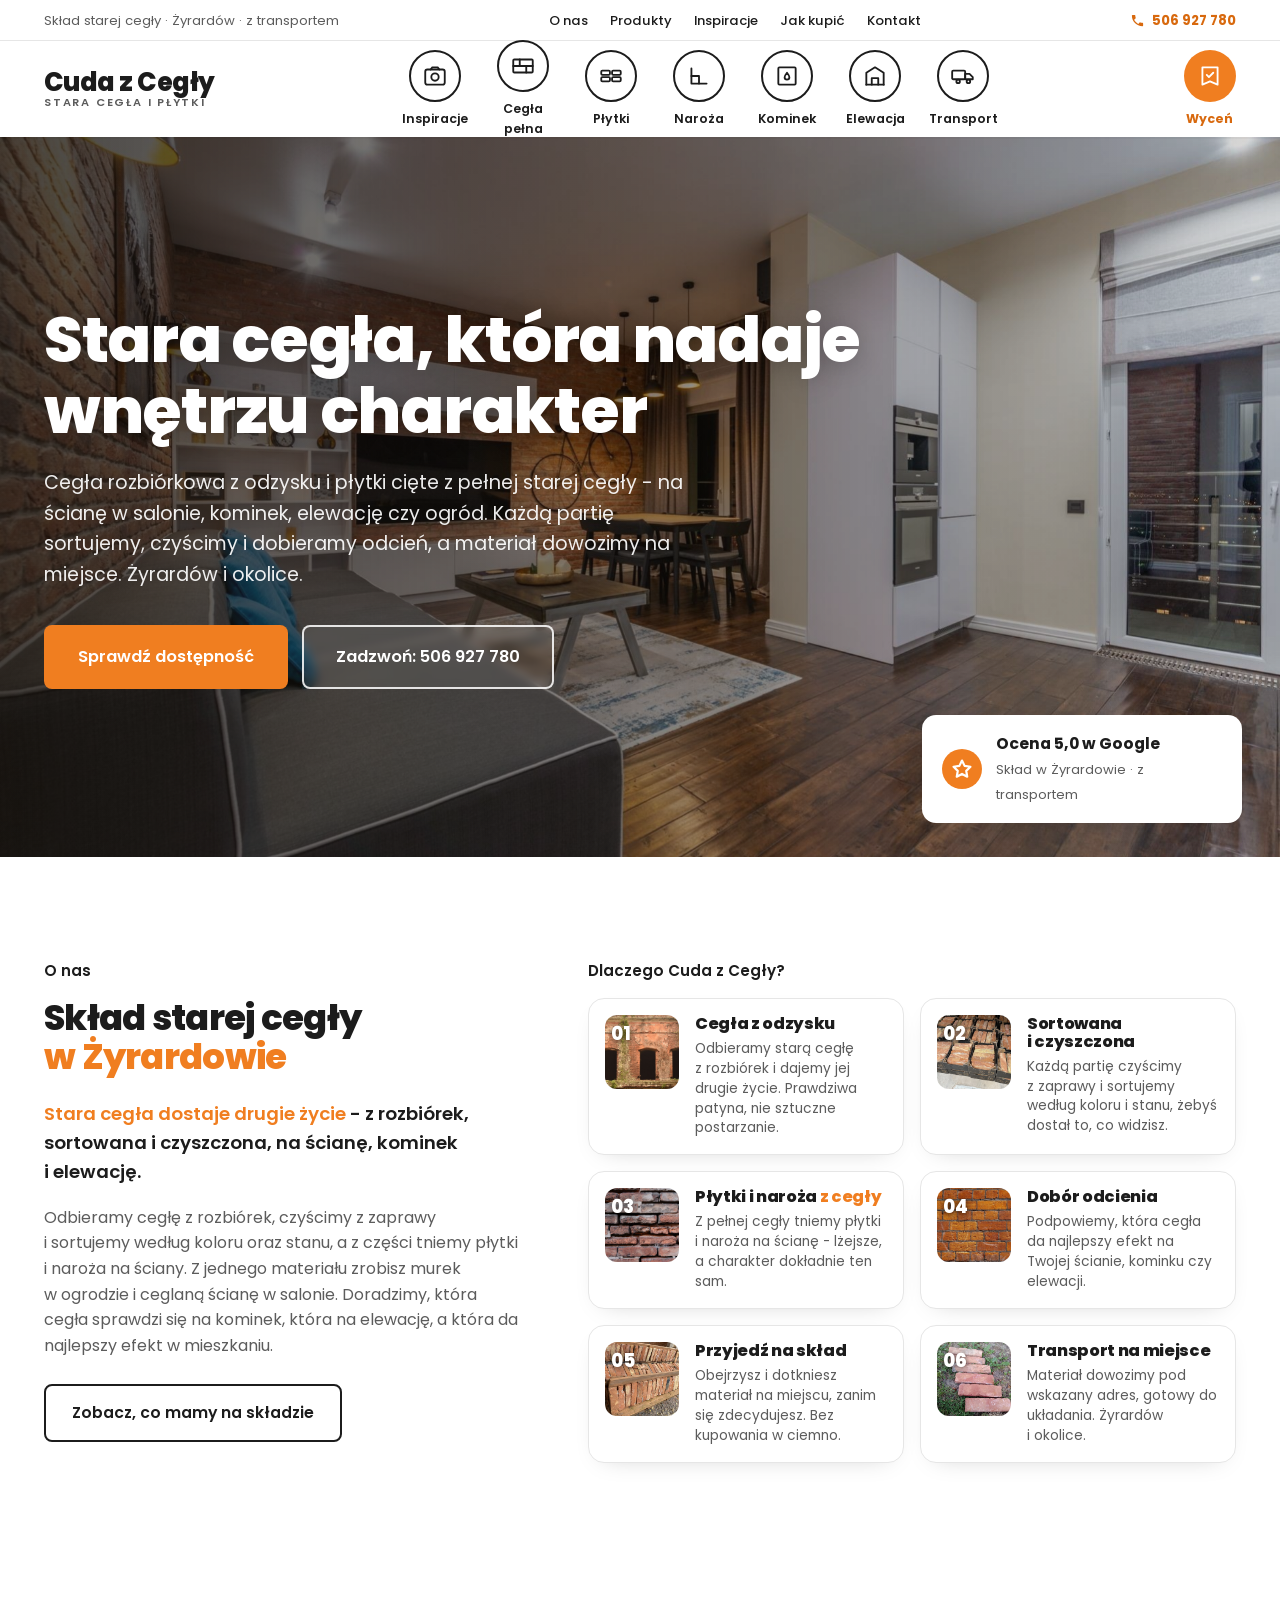
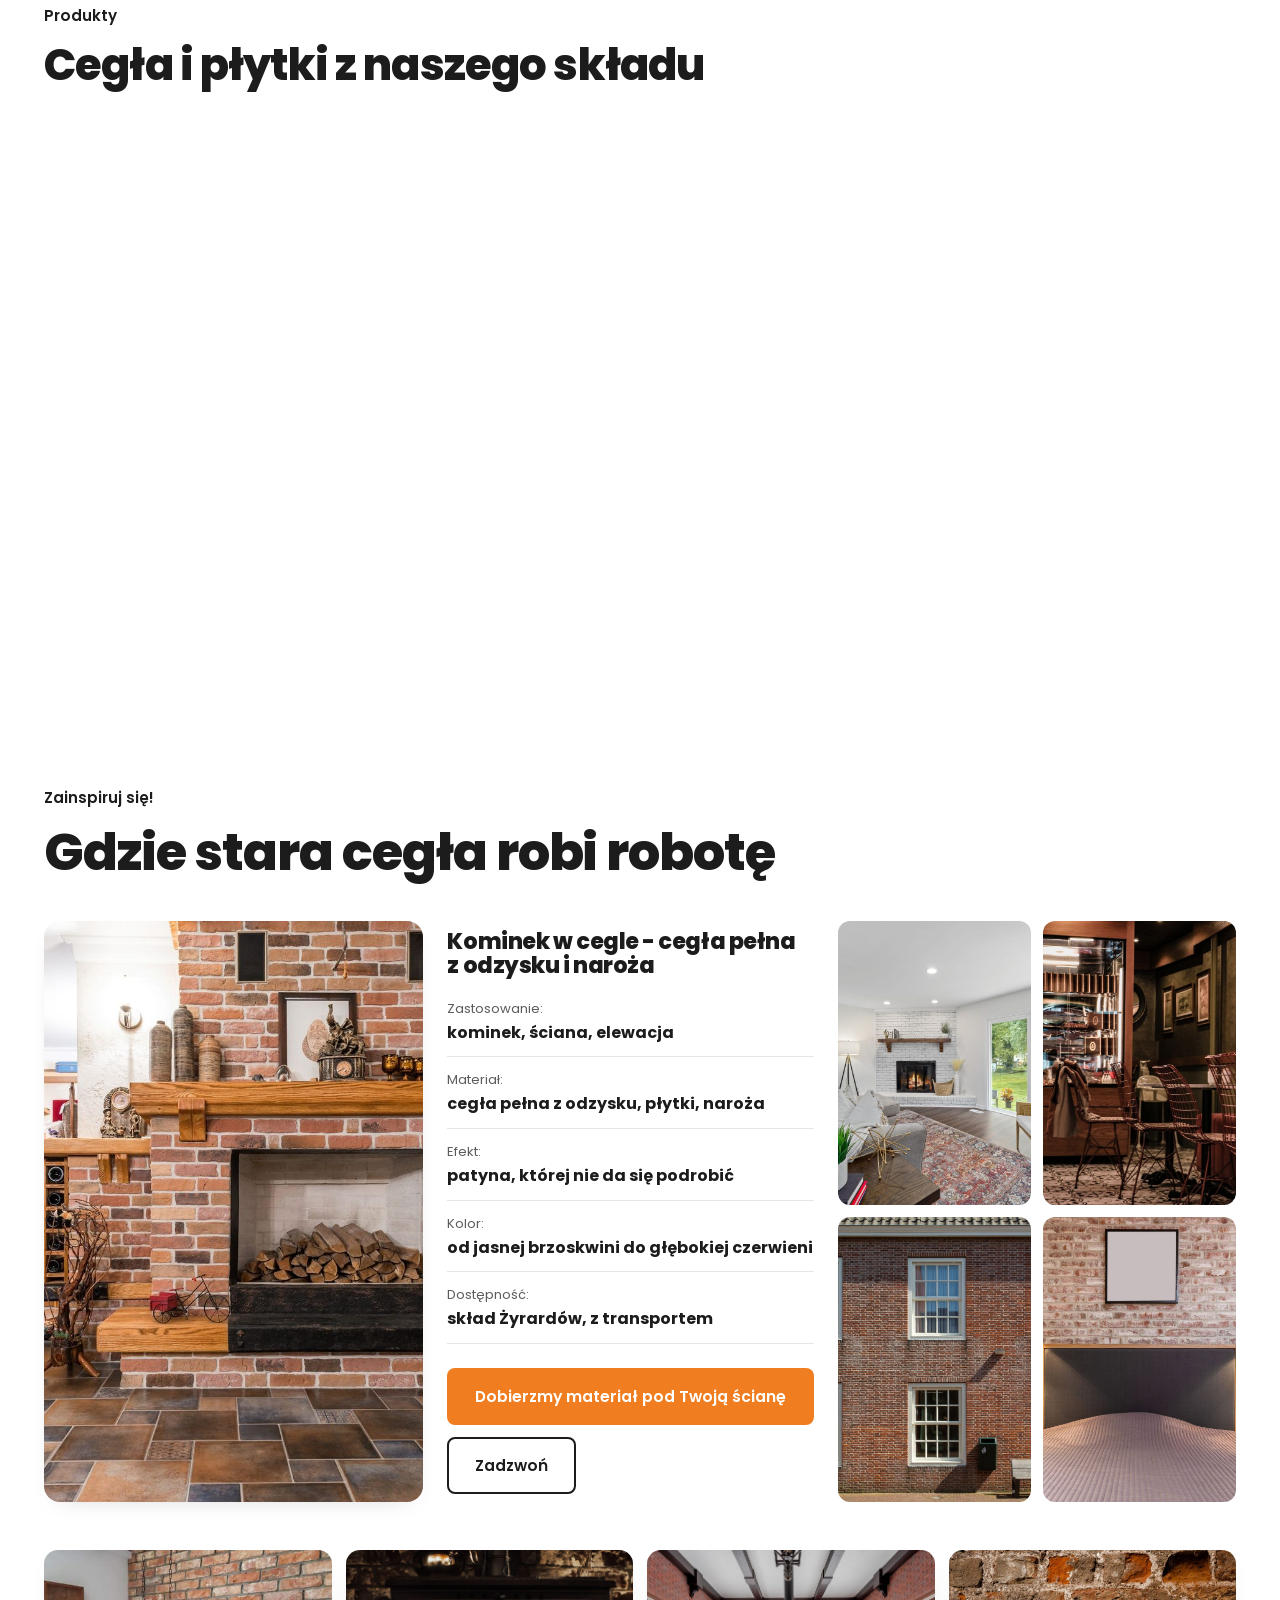
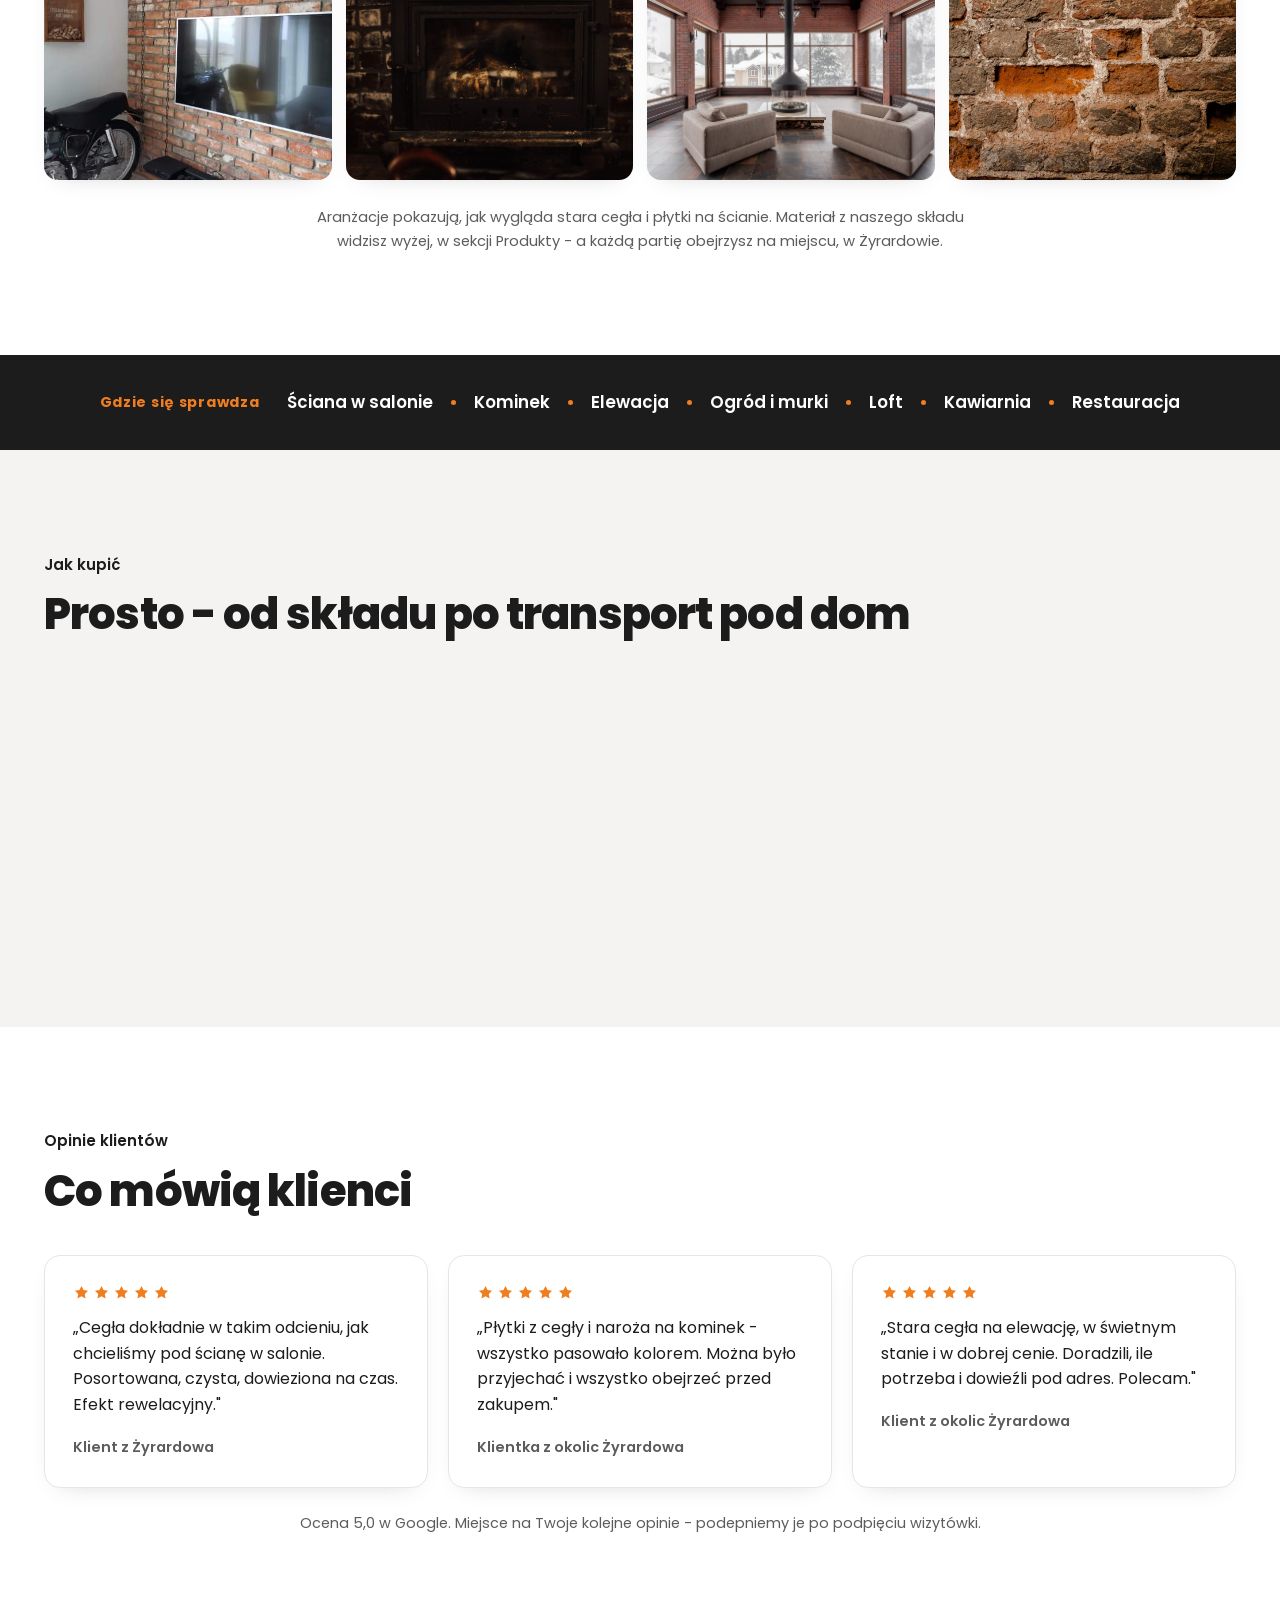
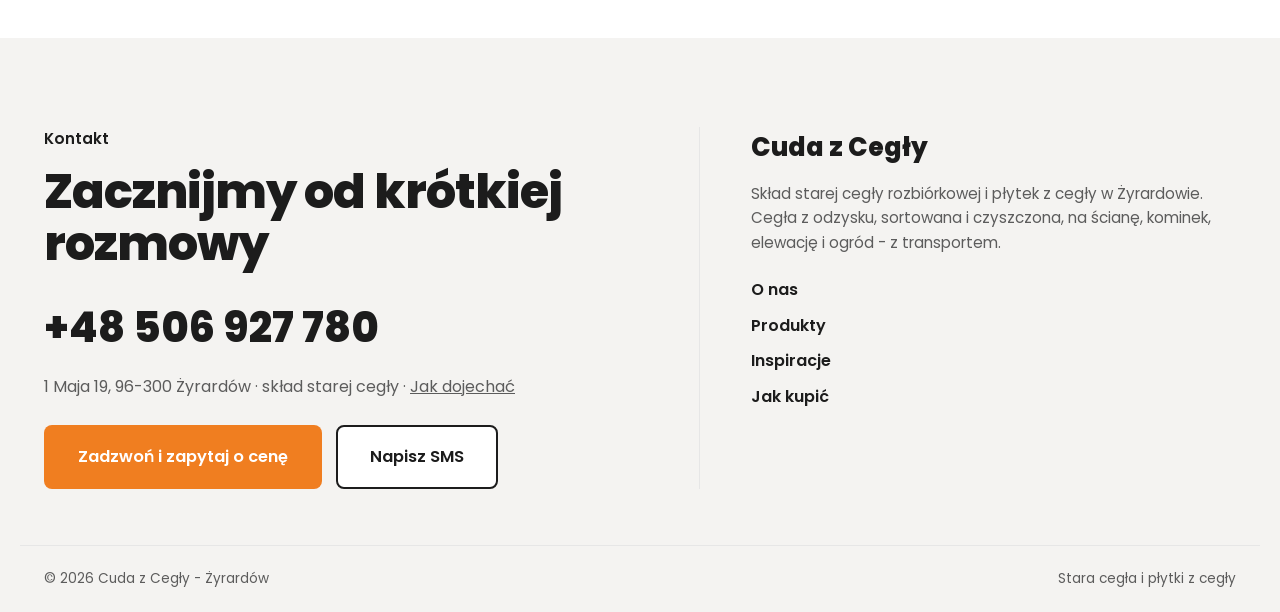
==== commit 25ca5492: "[claude-edit][cmt:70624e82-f1c7-4e8a-b027-82442af0b07d] Nowy hero (salon z ceglana sciana) + strona " ====
--- a/index.html
+++ b/index.html
@@ -5,6 +5,7 @@
 <meta name="viewport" content="width=device-width, initial-scale=1.0">
 <title>Cuda z Cegły - stara cegła rozbiórkowa i płytki z cegły | Żyrardów</title>
 <meta name="description" content="Cuda z Cegły w Żyrardowie - skład starej cegły rozbiórkowej i płytek z cegły na ściany. Cegła pełna z odzysku, płytki i naroża w wielu odcieniach, sortowane i czyszczone, z transportem. Zadzwoń: 506 927 780.">
+<meta name="theme-color" content="#F07E20">
 <link rel="preconnect" href="https://fonts.googleapis.com">
 <link rel="preconnect" href="https://fonts.gstatic.com" crossorigin>
 <link href="https://fonts.googleapis.com/css2?family=Poppins:wght@400;500;600;700;800&display=swap" rel="stylesheet">
@@ -20,11 +21,14 @@
       <nav class="util-menu">
         <a href="#onas">O nas</a>
         <a href="#produkty">Produkty</a>
-        <a href="#realizacje">Realizacje</a>
-        <a href="#proces">Jak zamówić</a>
+        <a href="#realizacje">Inspiracje</a>
+        <a href="#proces">Jak kupić</a>
         <a href="#kontakt">Kontakt</a>
       </nav>
-      <a href="tel:+48506927780" class="util-phone">☎ 506&nbsp;927&nbsp;780</a>
+      <a href="tel:+48506927780" class="util-phone">
+        <span class="util-phone-ic"><svg viewBox="0 0 24 24" fill="currentColor"><path d="M6.6 10.8c1.4 2.8 3.8 5.1 6.6 6.6l2.2-2.2c.3-.3.7-.4 1-.2 1.1.4 2.3.6 3.6.6.6 0 1 .4 1 1V20c0 .6-.4 1-1 1C10.5 21 3 13.5 3 4c0-.6.4-1 1-1h3.5c.6 0 1 .4 1 1 0 1.2.2 2.4.6 3.6.1.4 0 .8-.3 1l-2.2 2.2z"/></svg></span>
+        506&nbsp;927&nbsp;780
+      </a>
     </div>
   </div>
   <div class="wrap main-nav">
@@ -35,7 +39,7 @@
     <nav class="cats" id="cats">
       <a href="#realizacje" class="cat">
         <span class="cat-ic"><svg viewBox="0 0 24 24"><rect x="3" y="6" width="18" height="14" rx="2"/><circle cx="12" cy="13" r="3.4"/><path d="M8 6l1.5-2h5L16 6"/></svg></span>
-        <span class="cat-t">Realizacje</span>
+        <span class="cat-t">Inspiracje</span>
       </a>
       <a href="#produkty" class="cat">
         <span class="cat-ic"><svg viewBox="0 0 24 24"><rect x="3" y="6" width="18" height="12" rx="1"/><path d="M3 12h18"/><path d="M9 6v6"/><path d="M15 12v6"/></svg></span>
@@ -49,11 +53,11 @@
         <span class="cat-ic"><svg viewBox="0 0 24 24"><path d="M5 5v14h14"/><path d="M5 12h7v7"/></svg></span>
         <span class="cat-t">Naroża</span>
       </a>
-      <a href="#produkty" class="cat">
+      <a href="#realizacje" class="cat">
         <span class="cat-ic"><svg viewBox="0 0 24 24"><rect x="4" y="4" width="16" height="16" rx="1"/><path d="M12 9c1.6 2 2.2 3.1 2.2 4.2a2.2 2.2 0 1 1-4.4 0C9.8 12 10.4 11 12 9z"/></svg></span>
         <span class="cat-t">Kominek</span>
       </a>
-      <a href="#produkty" class="cat">
+      <a href="#realizacje" class="cat">
         <span class="cat-ic"><svg viewBox="0 0 24 24"><path d="M4 20V9l8-5 8 5v11"/><path d="M4 20h16"/><path d="M9 20v-6h6v6"/></svg></span>
         <span class="cat-t">Elewacja</span>
       </a>
@@ -71,8 +75,8 @@
   <nav class="drawer" id="drawer">
     <a href="#onas">O nas</a>
     <a href="#produkty">Produkty</a>
-    <a href="#realizacje">Realizacje</a>
-    <a href="#proces">Jak zamówić</a>
+    <a href="#realizacje">Inspiracje</a>
+    <a href="#proces">Jak kupić</a>
     <a href="#kontakt">Kontakt</a>
     <a href="tel:+48506927780" class="btn btn-accent">Zadzwoń: 506 927 780</a>
   </nav>
@@ -83,14 +87,14 @@
 <!-- ============ HERO ============ -->
 <section class="hero">
   <div class="hero-bg">
-    <img src="img/hero.jpg" alt="Ceglana ściana z odzyskanej cegły - Cuda z Cegły Żyrardów">
+    <img src="img/hero.jpg" alt="Ceglana ściana w salonie ze starej cegły - efekt z materiału ze składu Cuda z Cegły">
     <div class="hero-scrim"></div>
   </div>
   <div class="wrap hero-inner">
     <h1 class="reveal">Stara cegła, która nadaje wnętrzu charakter</h1>
-    <p class="hero-sub reveal">Cegła rozbiórkowa z&nbsp;odzysku i&nbsp;płytki cięte z&nbsp;pełnej starej cegły - na ścianę w&nbsp;salonie, kominek, elewację czy ogród. Każdą partię sortujemy, czyścimy i&nbsp;dobieramy odcień, a&nbsp;zamówienie dowozimy na miejsce. Żyrardów i&nbsp;okolice.</p>
+    <p class="hero-sub reveal">Cegła rozbiórkowa z&nbsp;odzysku i&nbsp;płytki cięte z&nbsp;pełnej starej cegły - na ścianę w&nbsp;salonie, kominek, elewację czy ogród. Każdą partię sortujemy, czyścimy i&nbsp;dobieramy odcień, a&nbsp;materiał dowozimy na miejsce. Żyrardów i&nbsp;okolice.</p>
     <div class="hero-btns reveal">
-      <a href="#kontakt" class="btn btn-accent btn-lg">Zapytaj o&nbsp;dostępność</a>
+      <a href="#kontakt" class="btn btn-accent btn-lg">Sprawdź dostępność</a>
       <a href="tel:+48506927780" class="btn btn-hero-ghost btn-lg">Zadzwoń: 506&nbsp;927&nbsp;780</a>
     </div>
   </div>
@@ -111,17 +115,17 @@
       <h2>Skład starej cegły <span class="hl">w&nbsp;Żyrardowie</span></h2>
       <p class="claim"><span class="hl">Stara cegła dostaje drugie życie</span> - z&nbsp;rozbiórek, sortowana i&nbsp;czyszczona, na ścianę, kominek i&nbsp;elewację.</p>
       <p class="aw-p">Odbieramy cegłę z&nbsp;rozbiórek, czyścimy z&nbsp;zaprawy i&nbsp;sortujemy według koloru oraz stanu, a&nbsp;z&nbsp;części tniemy płytki i&nbsp;naroża na ściany. Z&nbsp;jednego materiału zrobisz murek w&nbsp;ogrodzie i&nbsp;ceglaną ścianę w&nbsp;salonie. Doradzimy, która cegła sprawdzi się na kominek, która na elewację, a&nbsp;która da najlepszy efekt w&nbsp;mieszkaniu.</p>
-      <a href="#kontakt" class="btn btn-outline">Poznaj skład</a>
+      <a href="#produkty" class="btn btn-outline">Zobacz, co mamy na składzie</a>
     </div>
     <div class="aw-right">
       <span class="label reveal">Dlaczego Cuda z&nbsp;Cegły?</span>
       <div class="why-grid">
-        <article class="why reveal"><div class="why-thumb"><img src="img/g5.jpg" alt="" loading="lazy"><span class="why-n">01</span></div><div class="why-tx"><h3>Cegła z&nbsp;odzysku</h3><p>Odbieramy starą cegłę z&nbsp;rozbiórek i&nbsp;dajemy jej drugie życie. Prawdziwa patyna, nie sztuczne postarzanie.</p></div></article>
-        <article class="why reveal"><div class="why-thumb"><img src="img/about.jpg" alt="" loading="lazy"><span class="why-n">02</span></div><div class="why-tx"><h3>Sortowana i&nbsp;czyszczona</h3><p>Każdą partię czyścimy z&nbsp;zaprawy i&nbsp;sortujemy według koloru i&nbsp;stanu, żebyś dostał to, co widzisz.</p></div></article>
-        <article class="why reveal"><div class="why-thumb"><img src="img/g1.jpg" alt="" loading="lazy"><span class="why-n">03</span></div><div class="why-tx"><h3>Płytki i&nbsp;naroża <span class="hl">z&nbsp;cegły</span></h3><p>Z&nbsp;pełnej cegły tniemy płytki i&nbsp;naroża na ścianę - lżejsze, a&nbsp;charakter dokładnie ten sam.</p></div></article>
-        <article class="why reveal"><div class="why-thumb"><img src="img/g8.jpg" alt="" loading="lazy"><span class="why-n">04</span></div><div class="why-tx"><h3>Dobór odcienia</h3><p>Podpowiemy, która cegła da najlepszy efekt na Twojej ścianie, kominku czy elewacji.</p></div></article>
-        <article class="why reveal"><div class="why-thumb"><img src="img/g2.jpg" alt="" loading="lazy"><span class="why-n">05</span></div><div class="why-tx"><h3>Przyjedź na&nbsp;skład</h3><p>Obejrzysz i&nbsp;dotkniesz materiał na miejscu, zanim zamówisz. Bez kupowania w&nbsp;ciemno.</p></div></article>
-        <article class="why reveal"><div class="why-thumb"><img src="img/g7.jpg" alt="" loading="lazy"><span class="why-n">06</span></div><div class="why-tx"><h3>Transport na&nbsp;miejsce</h3><p>Zamówienie dowozimy pod wskazany adres, gotowe do układania. Żyrardów i&nbsp;okolice.</p></div></article>
+        <article class="why reveal"><div class="why-thumb"><img src="img/a5.jpg" alt="" loading="lazy"><span class="why-n">01</span></div><div class="why-tx"><h3>Cegła z&nbsp;odzysku</h3><p>Odbieramy starą cegłę z&nbsp;rozbiórek i&nbsp;dajemy jej drugie życie. Prawdziwa patyna, nie sztuczne postarzanie.</p></div></article>
+        <article class="why reveal"><div class="why-thumb"><img src="img/g2.jpg" alt="" loading="lazy"><span class="why-n">02</span></div><div class="why-tx"><h3>Sortowana i&nbsp;czyszczona</h3><p>Każdą partię czyścimy z&nbsp;zaprawy i&nbsp;sortujemy według koloru i&nbsp;stanu, żebyś dostał to, co widzisz.</p></div></article>
+        <article class="why reveal"><div class="why-thumb"><img src="img/a6.jpg" alt="" loading="lazy"><span class="why-n">03</span></div><div class="why-tx"><h3>Płytki i&nbsp;naroża <span class="hl">z&nbsp;cegły</span></h3><p>Z&nbsp;pełnej cegły tniemy płytki i&nbsp;naroża na ścianę - lżejsze, a&nbsp;charakter dokładnie ten sam.</p></div></article>
+        <article class="why reveal"><div class="why-thumb"><img src="img/a7.jpg" alt="" loading="lazy"><span class="why-n">04</span></div><div class="why-tx"><h3>Dobór odcienia</h3><p>Podpowiemy, która cegła da najlepszy efekt na Twojej ścianie, kominku czy elewacji.</p></div></article>
+        <article class="why reveal"><div class="why-thumb"><img src="img/about.jpg" alt="" loading="lazy"><span class="why-n">05</span></div><div class="why-tx"><h3>Przyjedź na&nbsp;skład</h3><p>Obejrzysz i&nbsp;dotkniesz materiał na miejscu, zanim się zdecydujesz. Bez kupowania w&nbsp;ciemno.</p></div></article>
+        <article class="why reveal"><div class="why-thumb"><img src="img/g4.jpg" alt="" loading="lazy"><span class="why-n">06</span></div><div class="why-tx"><h3>Transport na&nbsp;miejsce</h3><p>Materiał dowozimy pod wskazany adres, gotowy do układania. Żyrardów i&nbsp;okolice.</p></div></article>
       </div>
     </div>
   </div>
@@ -134,50 +138,50 @@
     <h2 class="tiles-h">Cegła i&nbsp;płytki z&nbsp;naszego składu</h2>
   </div>
   <div class="tiles" id="produkty">
-    <a href="#kontakt" class="tile reveal"><img src="img/g5.jpg" alt="Cegła rozbiórkowa pełna" loading="lazy"><span class="tile-scrim"></span><span class="tile-t">Cegła rozbiórkowa</span><span class="tile-arr">↘</span></a>
-    <a href="#kontakt" class="tile reveal"><img src="img/g1.jpg" alt="Płytki cięte z cegły" loading="lazy"><span class="tile-scrim"></span><span class="tile-t">Płytki z&nbsp;cegły</span><span class="tile-arr">↘</span></a>
-    <a href="#kontakt" class="tile reveal"><img src="img/g3.jpg" alt="Płytki narożnikowe z cegły" loading="lazy"><span class="tile-scrim"></span><span class="tile-t">Naroża</span><span class="tile-arr">↘</span></a>
-    <a href="#kontakt" class="tile reveal"><img src="img/g6.jpg" alt="Ceglana ściana w salonie" loading="lazy"><span class="tile-scrim"></span><span class="tile-t">Ściana w&nbsp;salonie</span><span class="tile-arr">↘</span></a>
-    <a href="#kontakt" class="tile reveal"><img src="img/g7.jpg" alt="Cegła na elewację i do ogrodu" loading="lazy"><span class="tile-scrim"></span><span class="tile-t">Elewacja i&nbsp;ogród</span><span class="tile-arr">↘</span></a>
-    <a href="#kontakt" class="tile reveal"><img src="img/g8.jpg" alt="Odcienie starej cegły" loading="lazy"><span class="tile-scrim"></span><span class="tile-t">Odcienie cegły</span><span class="tile-arr">↘</span></a>
-  </div>
-</section>
-
-<!-- ============ REALIZACJE ============ -->
+    <a href="#kontakt" class="tile reveal"><img src="img/g5.jpg" alt="Cegła rozbiórkowa pełna na palecie - skład Żyrardów" loading="lazy"><span class="tile-scrim"></span><span class="tile-t">Cegła rozbiórkowa</span><span class="tile-arr"><svg viewBox="0 0 24 24"><path d="M7 7h10v10"/><path d="M7 17L17 7"/></svg></span></a>
+    <a href="#kontakt" class="tile reveal"><img src="img/g1.jpg" alt="Płytki cięte ze starej cegły pełnej" loading="lazy"><span class="tile-scrim"></span><span class="tile-t">Płytki z&nbsp;cegły</span><span class="tile-arr"><svg viewBox="0 0 24 24"><path d="M7 7h10v10"/><path d="M7 17L17 7"/></svg></span></a>
+    <a href="#kontakt" class="tile reveal"><img src="img/g3.jpg" alt="Naroża z cegły rozbiórkowej" loading="lazy"><span class="tile-scrim"></span><span class="tile-t">Naroża</span><span class="tile-arr"><svg viewBox="0 0 24 24"><path d="M7 7h10v10"/><path d="M7 17L17 7"/></svg></span></a>
+    <a href="#realizacje" class="tile reveal"><img src="img/g7.jpg" alt="Ściana ze starej cegły rozbiórkowej we wnętrzu" loading="lazy"><span class="tile-scrim"></span><span class="tile-t">Ściana z&nbsp;cegły</span><span class="tile-arr"><svg viewBox="0 0 24 24"><path d="M7 7h10v10"/><path d="M7 17L17 7"/></svg></span></a>
+    <a href="#kontakt" class="tile reveal"><img src="img/a4.jpg" alt="Mur i elewacja ze starej cegły" loading="lazy"><span class="tile-scrim"></span><span class="tile-t">Elewacja i&nbsp;ogród</span><span class="tile-arr"><svg viewBox="0 0 24 24"><path d="M7 7h10v10"/><path d="M7 17L17 7"/></svg></span></a>
+    <a href="#kontakt" class="tile reveal"><img src="img/g8.jpg" alt="Odcienie starej cegły - detal" loading="lazy"><span class="tile-scrim"></span><span class="tile-t">Odcienie cegły</span><span class="tile-arr"><svg viewBox="0 0 24 24"><path d="M7 7h10v10"/><path d="M7 17L17 7"/></svg></span></a>
+  </div>
+</section>
+
+<!-- ============ INSPIRACJE ============ -->
 <section class="insp" id="realizacje">
   <div class="wrap">
     <span class="label">Zainspiruj się!</span>
-    <h2 class="insp-h">Cegła i&nbsp;płytki na ścianie</h2>
+    <h2 class="insp-h">Gdzie stara cegła robi robotę</h2>
     <div class="realiz reveal">
-      <div class="realiz-main"><img src="img/g6.jpg" alt="Ceglana ściana w salonie - realizacja z płytek Cuda z Cegły" loading="lazy"></div>
+      <div class="realiz-main"><img src="img/a2.jpg" alt="Kominek obłożony starą cegłą rozbiórkową" loading="lazy"></div>
       <div class="realiz-info">
-        <h3>Ceglana ściana w&nbsp;salonie - płytki z&nbsp;odzysku</h3>
+        <h3>Kominek w&nbsp;cegle - cegła pełna z&nbsp;odzysku i&nbsp;naroża</h3>
         <ul class="specs">
-          <li><span>Zastosowanie:</span><strong>ściana w salonie</strong></li>
-          <li><span>Materiał:</span><strong>płytki cięte z cegły</strong></li>
-          <li><span>Kolor:</span><strong>naturalna czerwień</strong></li>
-          <li><span>Charakter:</span><strong>stara cegła z odzysku</strong></li>
-          <li><span>Lokalizacja:</span><strong>Żyrardów i okolice</strong></li>
+          <li><span>Zastosowanie:</span><strong>kominek, ściana, elewacja</strong></li>
+          <li><span>Materiał:</span><strong>cegła pełna z odzysku, płytki, naroża</strong></li>
+          <li><span>Efekt:</span><strong>patyna, której nie da się podrobić</strong></li>
+          <li><span>Kolor:</span><strong>od jasnej brzoskwini do głębokiej czerwieni</strong></li>
+          <li><span>Dostępność:</span><strong>skład Żyrardów, z transportem</strong></li>
         </ul>
         <div class="realiz-btns">
-          <a href="#kontakt" class="btn btn-accent">Zapytaj o taki materiał</a>
+          <a href="#kontakt" class="btn btn-accent">Dobierzmy materiał pod Twoją ścianę</a>
           <a href="tel:+48506927780" class="btn btn-outline">Zadzwoń</a>
         </div>
       </div>
       <div class="realiz-grid">
-        <img src="img/g7.jpg" alt="Ściana z cegły rozbiórkowej" loading="lazy">
-        <img src="img/g8.jpg" alt="Cegła na ścianie - detal" loading="lazy">
-        <img src="img/g2.jpg" alt="Sortowane płytki z cegły w skrzynkach" loading="lazy">
-        <img src="img/g5.jpg" alt="Cegła rozbiórkowa na palecie" loading="lazy">
+        <img src="img/a10.jpg" alt="Jasny salon z kominkiem z cegły" loading="lazy">
+        <img src="img/a3.jpg" alt="Ceglana ściana w lokalu gastronomicznym" loading="lazy">
+        <img src="img/a8.jpg" alt="Elewacja z cegły licowej" loading="lazy">
+        <img src="img/a1.jpg" alt="Ceglana ściana w pokoju z płytek ciętych z cegły" loading="lazy">
       </div>
     </div>
     <div class="gallery">
-      <figure class="reveal"><img src="img/g1.jpg" alt="Płytki cięte z cegły" loading="lazy"><figcaption>Płytki cięte z&nbsp;cegły</figcaption></figure>
-      <figure class="reveal"><img src="img/g3.jpg" alt="Naroża z cegły" loading="lazy"><figcaption>Naroża z&nbsp;cegły</figcaption></figure>
-      <figure class="reveal"><img src="img/about.jpg" alt="Cegła na składzie w Żyrardowie" loading="lazy"><figcaption>Cegła na&nbsp;składzie</figcaption></figure>
-      <figure class="reveal"><img src="img/g4.jpg" alt="Sortowane płytki i naroża" loading="lazy"><figcaption>Sortowane płytki i&nbsp;naroża</figcaption></figure>
-    </div>
-    <p class="gallery-note">Zdjęcia z&nbsp;naszego składu i&nbsp;realizacji - prawdziwy materiał, nie katalogowe wizualizacje. Więcej odcieni i&nbsp;partii pokażemy na miejscu.</p>
+      <figure class="reveal"><img src="img/g6.jpg" alt="Ceglana ściana w salonie u klienta - materiał z naszego składu" loading="lazy"><figcaption>Realizacja u&nbsp;klienta</figcaption></figure>
+      <figure class="reveal"><img src="img/a9.jpg" alt="Wkład kominkowy w obudowie z cegły" loading="lazy"><figcaption>Kominek w&nbsp;cegle</figcaption></figure>
+      <figure class="reveal"><img src="img/a12.jpg" alt="Przestrzeń dzienna z ceglanym kominem" loading="lazy"><figcaption>Przestrzeń dzienna</figcaption></figure>
+      <figure class="reveal"><img src="img/a11.jpg" alt="Stary mur z cegły rozbiórkowej z bliska" loading="lazy"><figcaption>Stary mur z&nbsp;bliska</figcaption></figure>
+    </div>
+    <p class="gallery-note">Aranżacje pokazują, jak wygląda stara cegła i&nbsp;płytki na ścianie. Materiał z&nbsp;naszego składu widzisz wyżej, w&nbsp;sekcji Produkty - a&nbsp;każdą partię obejrzysz na miejscu, w&nbsp;Żyrardowie.</p>
   </div>
 </section>
 
@@ -194,12 +198,12 @@
 <!-- ============ PROCES ============ -->
 <section class="proces" id="proces">
   <div class="wrap">
-    <span class="label">Jak zamówić</span>
+    <span class="label">Jak kupić</span>
     <h2 class="proces-h">Prosto - od składu po transport pod dom</h2>
     <div class="steps">
       <div class="step reveal"><span class="step-n">01</span><h3>Przyjedź lub&nbsp;zadzwoń</h3><p>Obejrzysz materiał na składzie albo opowiesz przez telefon, co planujesz. Powiemy, co się sprawdzi.</p></div>
       <div class="step reveal"><span class="step-n">02</span><h3>Dobór i&nbsp;wycena</h3><p>Dobieramy odcień i&nbsp;ilość pod Twój projekt - ścianę, kominek czy elewację - i&nbsp;podajemy jasną cenę.</p></div>
-      <div class="step reveal"><span class="step-n">03</span><h3>Transport na&nbsp;miejsce</h3><p>Dowozimy zamówienie pod wskazany adres, posortowane i&nbsp;gotowe do układania.</p></div>
+      <div class="step reveal"><span class="step-n">03</span><h3>Transport na&nbsp;miejsce</h3><p>Dowozimy pod wskazany adres, posortowane i&nbsp;gotowe do układania.</p></div>
     </div>
   </div>
 </section>
@@ -210,11 +214,11 @@
     <span class="label">Opinie klientów</span>
     <h2 class="opinie-h">Co mówią klienci</h2>
     <div class="ops">
-      <blockquote class="op reveal"><div class="stars">★★★★★</div><p>„Cegła dokładnie w&nbsp;takim odcieniu, jak chcieliśmy pod ścianę w&nbsp;salonie. Posortowana, czysta, dowieziona na czas. Efekt rewelacyjny."</p><cite>Klient z&nbsp;Żyrardowa</cite></blockquote>
-      <blockquote class="op reveal"><div class="stars">★★★★★</div><p>„Płytki z&nbsp;cegły i&nbsp;naroża na kominek - wszystko pasowało kolorem. Można było przyjechać i&nbsp;wszystko obejrzeć przed zakupem."</p><cite>Klientka z&nbsp;okolic Żyrardowa</cite></blockquote>
-      <blockquote class="op reveal"><div class="stars">★★★★★</div><p>„Stara cegła na elewację, w&nbsp;świetnym stanie i&nbsp;w&nbsp;dobrej cenie. Doradzili, ile potrzeba i&nbsp;dowieźli pod adres. Polecam."</p><cite>Klient z&nbsp;okolic Żyrardowa</cite></blockquote>
-    </div>
-    <p class="op-note">★ Ocena 5,0 w&nbsp;Google. Miejsce na Twoje kolejne opinie - podepniemy je po podpięciu wizytówki.</p>
+      <blockquote class="op reveal"><div class="stars" aria-label="5 na 5"><svg viewBox="0 0 24 24"><path d="M12 2.8l2.85 5.8 6.4.93-4.63 4.5 1.1 6.37L12 17.4l-5.72 3 1.1-6.37L2.75 9.53l6.4-.93L12 2.8Z"/></svg><svg viewBox="0 0 24 24"><path d="M12 2.8l2.85 5.8 6.4.93-4.63 4.5 1.1 6.37L12 17.4l-5.72 3 1.1-6.37L2.75 9.53l6.4-.93L12 2.8Z"/></svg><svg viewBox="0 0 24 24"><path d="M12 2.8l2.85 5.8 6.4.93-4.63 4.5 1.1 6.37L12 17.4l-5.72 3 1.1-6.37L2.75 9.53l6.4-.93L12 2.8Z"/></svg><svg viewBox="0 0 24 24"><path d="M12 2.8l2.85 5.8 6.4.93-4.63 4.5 1.1 6.37L12 17.4l-5.72 3 1.1-6.37L2.75 9.53l6.4-.93L12 2.8Z"/></svg><svg viewBox="0 0 24 24"><path d="M12 2.8l2.85 5.8 6.4.93-4.63 4.5 1.1 6.37L12 17.4l-5.72 3 1.1-6.37L2.75 9.53l6.4-.93L12 2.8Z"/></svg></div><p>„Cegła dokładnie w&nbsp;takim odcieniu, jak chcieliśmy pod ścianę w&nbsp;salonie. Posortowana, czysta, dowieziona na czas. Efekt rewelacyjny."</p><cite>Klient z&nbsp;Żyrardowa</cite></blockquote>
+      <blockquote class="op reveal"><div class="stars" aria-label="5 na 5"><svg viewBox="0 0 24 24"><path d="M12 2.8l2.85 5.8 6.4.93-4.63 4.5 1.1 6.37L12 17.4l-5.72 3 1.1-6.37L2.75 9.53l6.4-.93L12 2.8Z"/></svg><svg viewBox="0 0 24 24"><path d="M12 2.8l2.85 5.8 6.4.93-4.63 4.5 1.1 6.37L12 17.4l-5.72 3 1.1-6.37L2.75 9.53l6.4-.93L12 2.8Z"/></svg><svg viewBox="0 0 24 24"><path d="M12 2.8l2.85 5.8 6.4.93-4.63 4.5 1.1 6.37L12 17.4l-5.72 3 1.1-6.37L2.75 9.53l6.4-.93L12 2.8Z"/></svg><svg viewBox="0 0 24 24"><path d="M12 2.8l2.85 5.8 6.4.93-4.63 4.5 1.1 6.37L12 17.4l-5.72 3 1.1-6.37L2.75 9.53l6.4-.93L12 2.8Z"/></svg><svg viewBox="0 0 24 24"><path d="M12 2.8l2.85 5.8 6.4.93-4.63 4.5 1.1 6.37L12 17.4l-5.72 3 1.1-6.37L2.75 9.53l6.4-.93L12 2.8Z"/></svg></div><p>„Płytki z&nbsp;cegły i&nbsp;naroża na kominek - wszystko pasowało kolorem. Można było przyjechać i&nbsp;wszystko obejrzeć przed zakupem."</p><cite>Klientka z&nbsp;okolic Żyrardowa</cite></blockquote>
+      <blockquote class="op reveal"><div class="stars" aria-label="5 na 5"><svg viewBox="0 0 24 24"><path d="M12 2.8l2.85 5.8 6.4.93-4.63 4.5 1.1 6.37L12 17.4l-5.72 3 1.1-6.37L2.75 9.53l6.4-.93L12 2.8Z"/></svg><svg viewBox="0 0 24 24"><path d="M12 2.8l2.85 5.8 6.4.93-4.63 4.5 1.1 6.37L12 17.4l-5.72 3 1.1-6.37L2.75 9.53l6.4-.93L12 2.8Z"/></svg><svg viewBox="0 0 24 24"><path d="M12 2.8l2.85 5.8 6.4.93-4.63 4.5 1.1 6.37L12 17.4l-5.72 3 1.1-6.37L2.75 9.53l6.4-.93L12 2.8Z"/></svg><svg viewBox="0 0 24 24"><path d="M12 2.8l2.85 5.8 6.4.93-4.63 4.5 1.1 6.37L12 17.4l-5.72 3 1.1-6.37L2.75 9.53l6.4-.93L12 2.8Z"/></svg><svg viewBox="0 0 24 24"><path d="M12 2.8l2.85 5.8 6.4.93-4.63 4.5 1.1 6.37L12 17.4l-5.72 3 1.1-6.37L2.75 9.53l6.4-.93L12 2.8Z"/></svg></div><p>„Stara cegła na elewację, w&nbsp;świetnym stanie i&nbsp;w&nbsp;dobrej cenie. Doradzili, ile potrzeba i&nbsp;dowieźli pod adres. Polecam."</p><cite>Klient z&nbsp;okolic Żyrardowa</cite></blockquote>
+    </div>
+    <p class="op-note">Ocena 5,0 w&nbsp;Google. Miejsce na Twoje kolejne opinie - podepniemy je po podpięciu wizytówki.</p>
   </div>
 </section>
 
@@ -225,9 +229,9 @@
       <span class="label label-dark">Kontakt</span>
       <h2>Zacznijmy od krótkiej rozmowy</h2>
       <a href="tel:+48506927780" class="foot-phone">+48 506 927 780</a>
-      <p class="foot-adr">1 Maja 19, 96-300 Żyrardów · skład starej cegły · <a href="https://www.google.com/maps?cid=6894654495016075933" target="_blank" rel="noopener" style="color:inherit;text-decoration:underline">Jak dojechać →</a></p>
+      <p class="foot-adr">1 Maja 19, 96-300 Żyrardów · skład starej cegły · <a href="https://www.google.com/maps?cid=6894654495016075933" target="_blank" rel="noopener" style="color:inherit;text-decoration:underline">Jak dojechać</a></p>
       <div class="foot-btns">
-        <a href="#kontakt" class="btn btn-accent btn-lg" onclick="return false;">Zapytaj o&nbsp;dostępność</a>
+        <a href="tel:+48506927780" class="btn btn-accent btn-lg">Zadzwoń i&nbsp;zapytaj o&nbsp;cenę</a>
         <a href="sms:+48506927780" class="btn btn-outline btn-lg">Napisz SMS</a>
       </div>
     </div>
@@ -237,8 +241,8 @@
       <div class="foot-links">
         <a href="#onas">O nas</a>
         <a href="#produkty">Produkty</a>
-        <a href="#realizacje">Realizacje</a>
-        <a href="#proces">Jak zamówić</a>
+        <a href="#realizacje">Inspiracje</a>
+        <a href="#proces">Jak kupić</a>
       </div>
     </div>
   </div>
--- a/assets/styles.css
+++ b/assets/styles.css
@@ -43,7 +43,9 @@
 .util-menu{display:flex;gap:22px}
 .util-menu a{color:var(--ink);font-weight:500;transition:color .2s}
 .util-menu a:hover{color:var(--accent)}
-.util-phone{font-weight:700;color:var(--accent-dark)}
+.util-phone{display:inline-flex;align-items:center;gap:7px;font-weight:700;color:var(--accent-dark)}
+.util-phone-ic{display:inline-flex;width:15px;height:15px}
+.util-phone-ic svg{width:15px;height:15px}
 .main-nav{display:flex;align-items:center;gap:20px;height:96px}
 .logo{display:flex;flex-direction:column;line-height:1.02}
 .logo .lg-name{font-size:1.6rem;font-weight:800;letter-spacing:-.02em}
@@ -68,9 +70,9 @@
 .drawer a.btn{border:2px solid var(--accent);text-align:center;margin-top:10px}
 
 /* ===== HERO ===== */
-.hero{position:relative;min-height:min(82vh,720px);display:flex;align-items:center;color:#fff;overflow:hidden}
+.hero{position:relative;min-height:min(82vh,720px);min-height:min(82svh,720px);display:flex;align-items:center;color:#fff;overflow:hidden}
 .hero-bg{position:absolute;inset:0}
-.hero-bg img{width:100%;height:100%;object-fit:cover;transform:scale(1.05);animation:hz 10s ease-out forwards}
+.hero-bg img{width:100%;height:100%;object-fit:cover;object-position:38% center;transform:scale(1.05);animation:hz 10s ease-out forwards}
 @keyframes hz{to{transform:scale(1)}}
 .hero-scrim{position:absolute;inset:0;background:linear-gradient(90deg,rgba(20,16,12,.78),rgba(20,16,12,.42) 55%,rgba(20,16,12,.15))}
 .hero-inner{position:relative;z-index:2;padding-block:60px}
@@ -107,7 +109,8 @@
 .tile:hover img{transform:scale(1.06)}
 .tile-scrim{position:absolute;inset:0;background:linear-gradient(180deg,rgba(15,12,9,.5) 0%,rgba(15,12,9,.05) 30%,rgba(15,12,9,.15) 100%)}
 .tile-t{position:absolute;top:26px;left:0;right:0;text-align:center;color:#fff;font-size:clamp(1.15rem,1.7vw,1.7rem);font-weight:800;text-shadow:0 2px 14px rgba(0,0,0,.5);padding:0 8px}
-.tile-arr{position:absolute;top:86px;left:0;right:0;text-align:center;color:var(--accent);font-size:1.6rem;font-weight:700;opacity:.95}
+.tile-arr{position:absolute;top:82px;left:0;right:0;display:flex;justify-content:center;opacity:.95}
+.tile-arr svg{width:26px;height:26px;fill:none;stroke:var(--accent);stroke-width:2.2;stroke-linecap:round;stroke-linejoin:round;filter:drop-shadow(0 1px 6px rgba(0,0,0,.45))}
 
 /* ===== ZAINSPIRUJ / REALIZACJA ===== */
 .insp{padding-block:clamp(64px,8vw,110px)}
@@ -153,7 +156,8 @@
 .opinie-h{font-size:clamp(1.8rem,3.4vw,2.7rem);margin-bottom:40px}
 .ops{display:grid;grid-template-columns:repeat(3,1fr);gap:20px}
 .op{background:#fff;border:1px solid var(--line);border-radius:16px;padding:28px;box-shadow:var(--shadow-sm)}
-.op .stars{color:var(--accent);font-size:1.1rem;letter-spacing:2px;margin-bottom:14px}
+.op .stars{display:flex;gap:3px;margin-bottom:14px}
+.op .stars svg{width:17px;height:17px;fill:var(--accent)}
 .op p{font-size:1rem;margin-bottom:16px}
 .op cite{font-style:normal;font-weight:600;color:var(--muted);font-size:.9rem}
 .op-note{text-align:center;color:var(--muted);font-size:.9rem;margin-top:24px}
@@ -204,6 +208,7 @@
   .foot-side{border-left:0;padding-left:0;border-top:1px solid var(--line);padding-top:32px}
 }
 @media(max-width:680px){
+  .hero-bg img{object-position:20% center}
   .why-grid{grid-template-columns:1fr}
   .tiles{grid-template-columns:1fr 1fr}
   .tile{height:240px}
